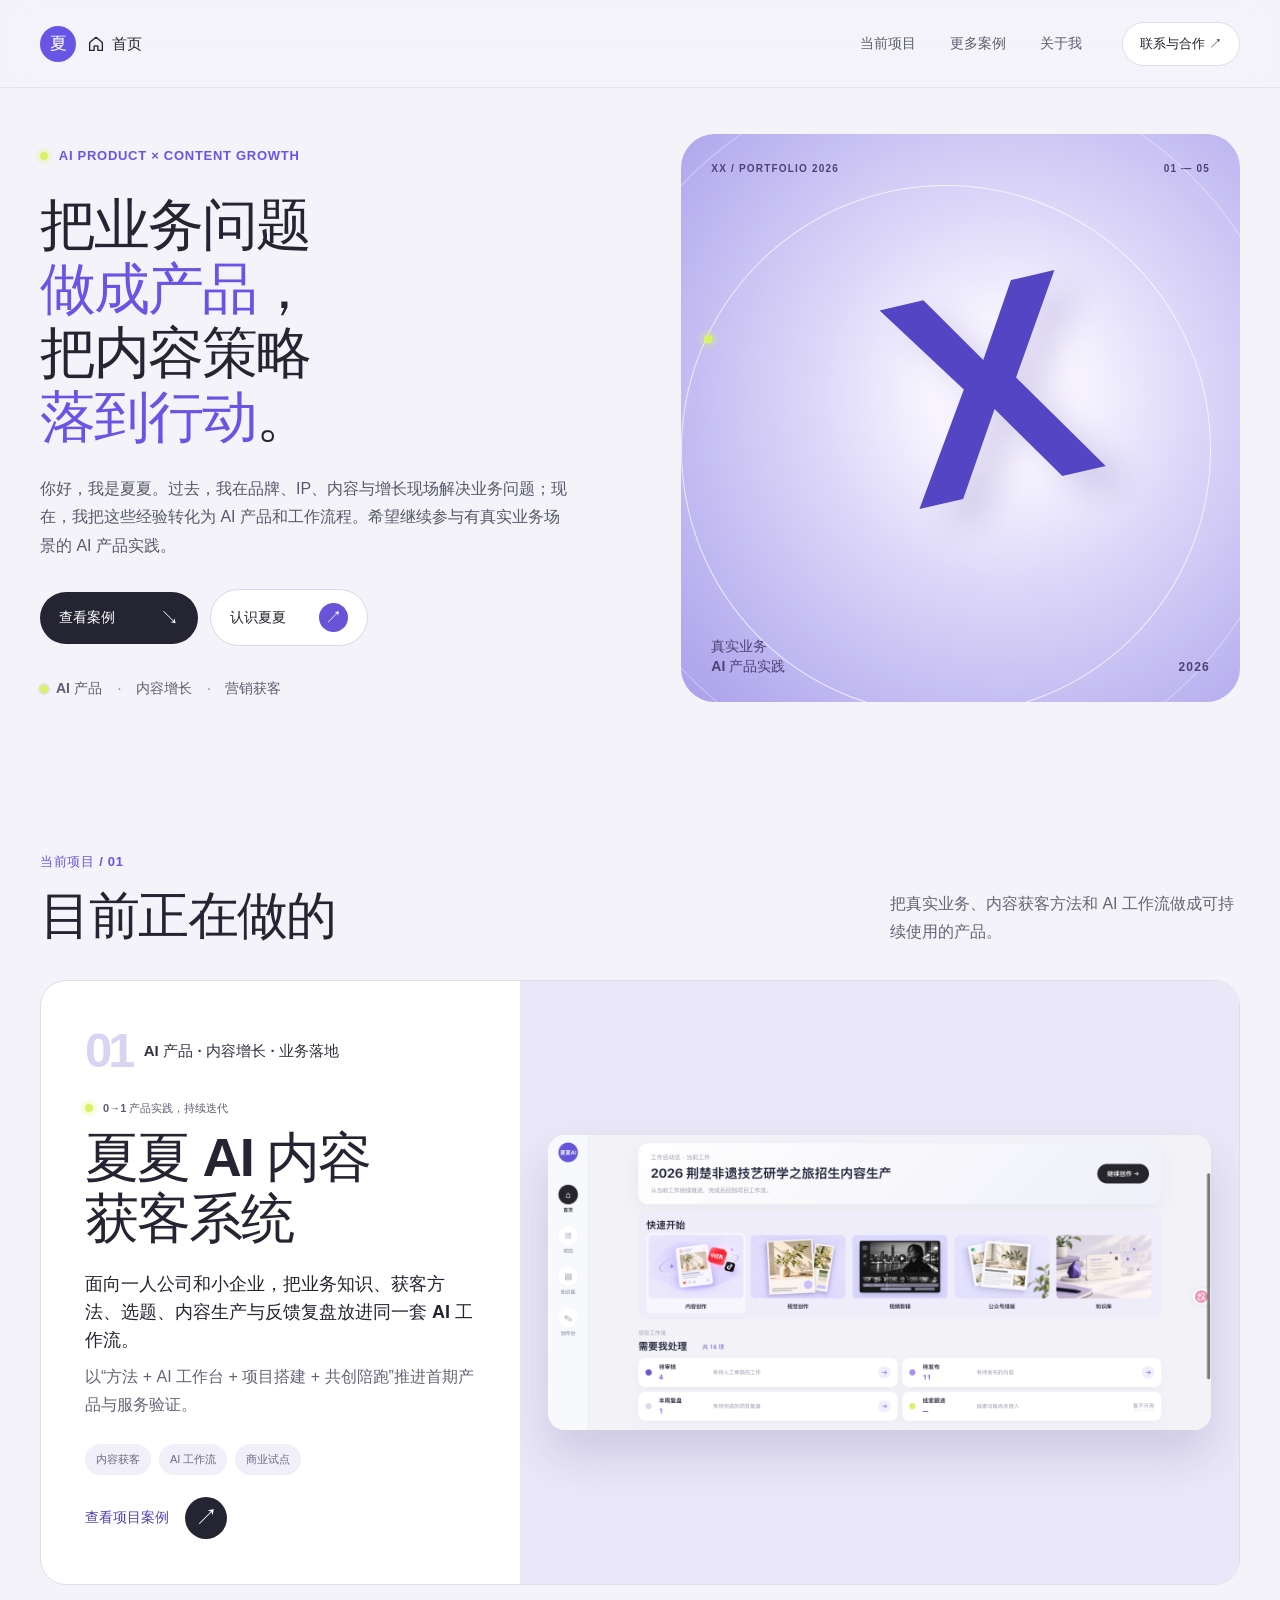
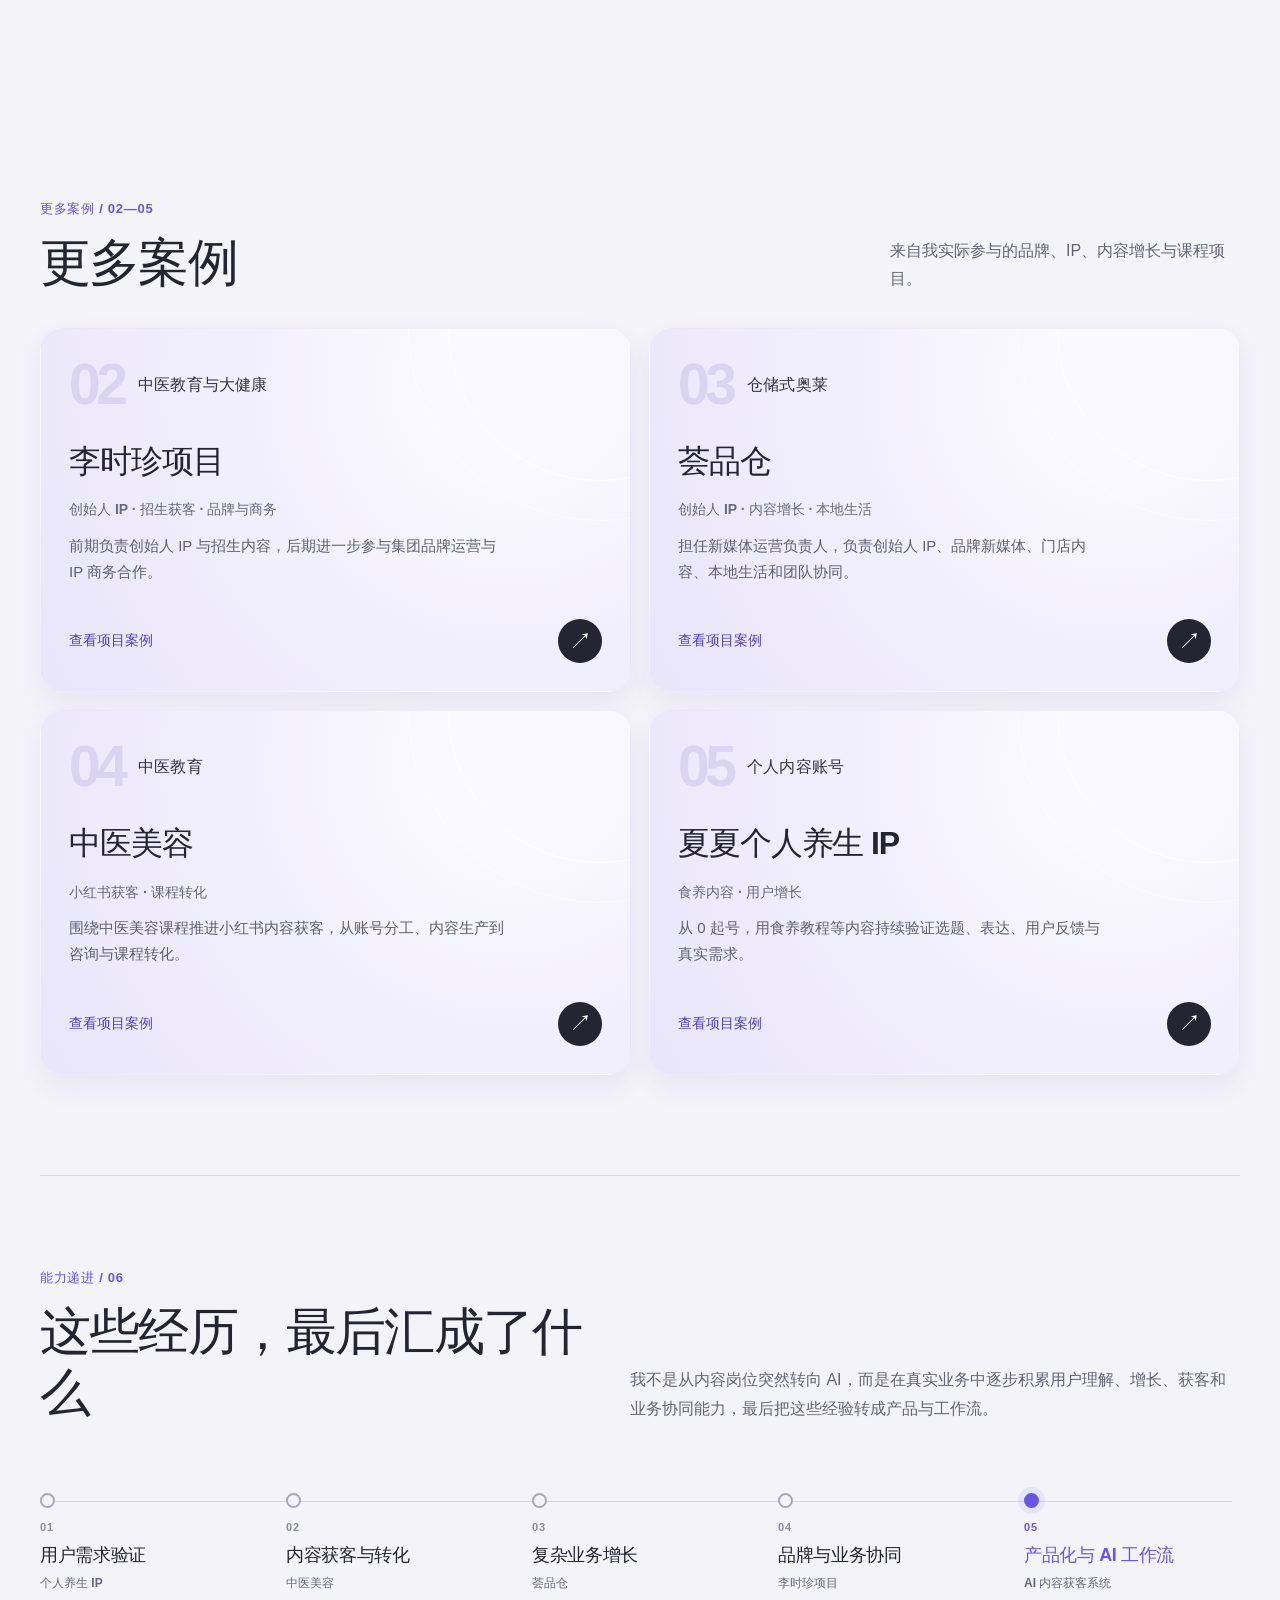
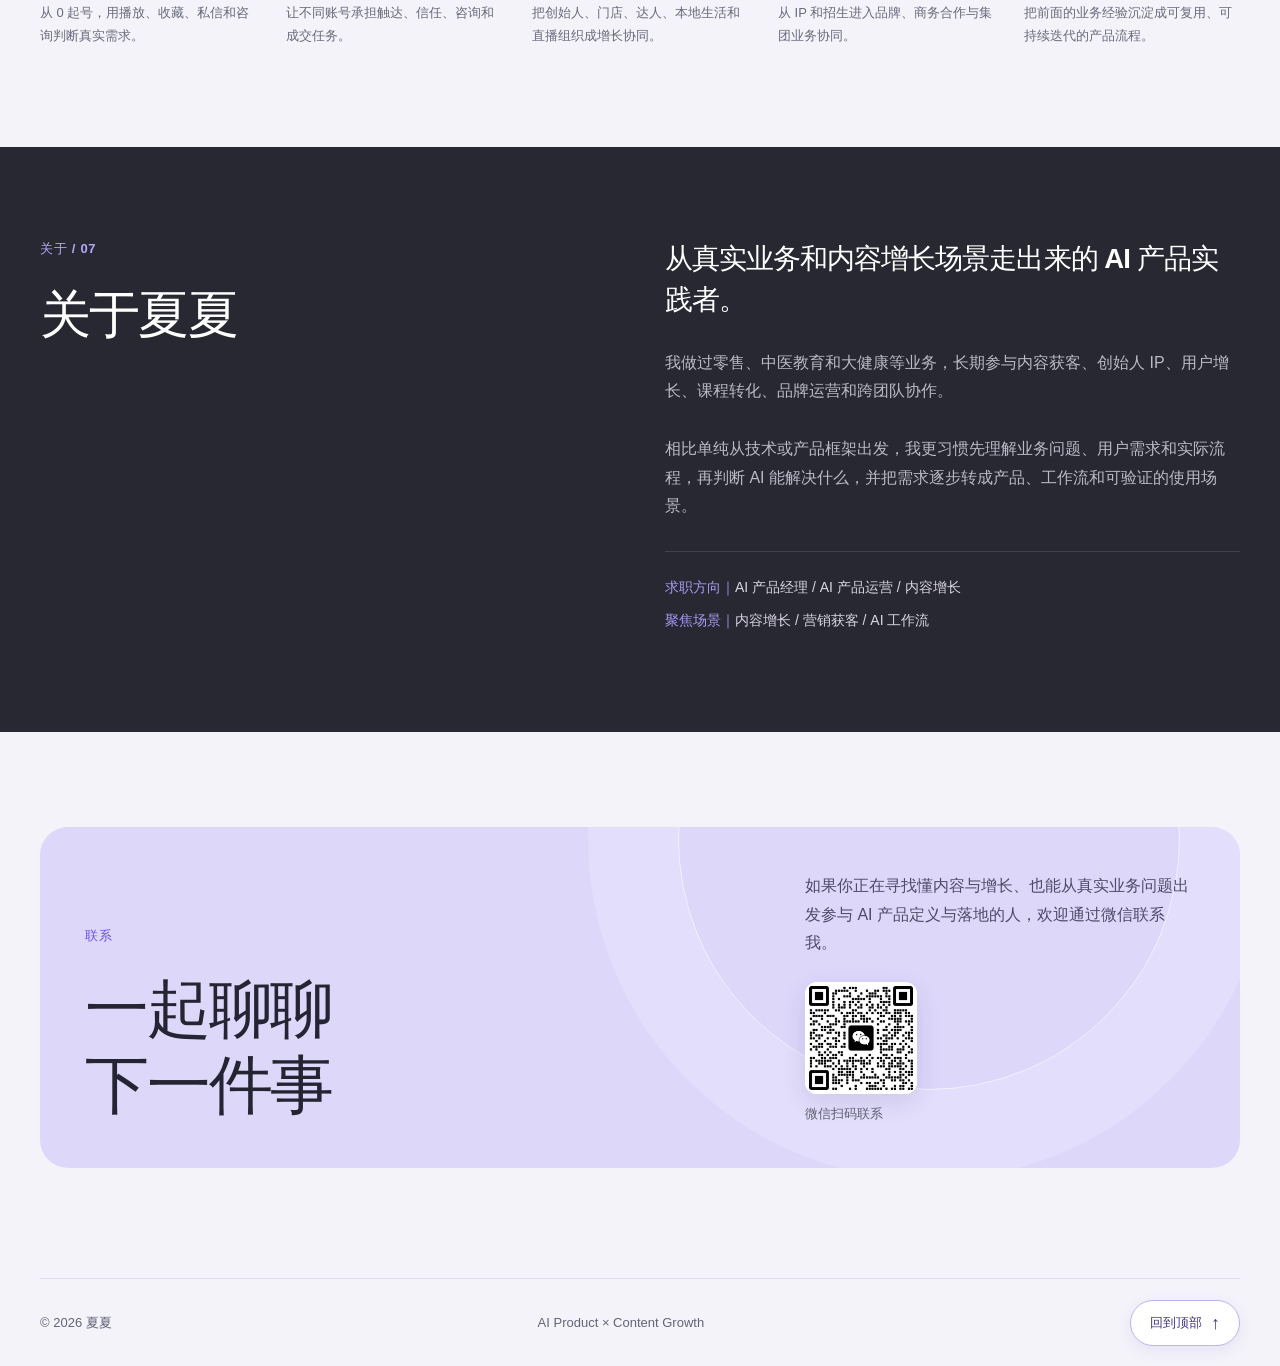
==== index.html @ 8fd04f9d "refine homepage about section after capability progression" ====
<!doctype html>
<html lang="zh-CN">
<head>
  <meta charset="utf-8">
  <meta name="viewport" content="width=device-width, initial-scale=1">
  <meta name="theme-color" content="#f4f3fa">
  <meta name="description" content="夏夏个人作品集：AI Product × Content Growth。真实业务、内容增长与 AI 产品实践。">
  <meta name="author" content="夏夏">
  <meta property="og:type" content="website">
  <meta property="og:locale" content="zh_CN">
  <meta property="og:title" content="夏夏｜AI Product × Content Growth">
  <meta property="og:description" content="从真实业务与内容增长走向 AI 产品实践。">
  <meta property="og:url" content="https://xiajiangmin.github.io/portfolio-site/">
  <meta property="og:image" content="https://xiajiangmin.github.io/portfolio-site/assets/workbench-today-user-capture.png">
  <meta name="twitter:card" content="summary_large_image">
  <link rel="canonical" href="https://xiajiangmin.github.io/portfolio-site/">
  <link rel="icon" href="favicon.svg" type="image/svg+xml">
  <title>夏夏｜AI Product × Content Growth</title>
  <link rel="stylesheet" href="styles.css">
  <style>
    .hero{min-height:620px;padding-top:46px;padding-bottom:58px}.hero-content{padding-top:12px}.hero h1{font-size:clamp(42px,4.35vw,68px);line-height:1.14;margin-bottom:26px}.hero-art{min-height:500px}.hero-lede{color:#56596b;font-size:16px;line-height:1.85}.hero-tags{padding-top:30px}.hero-tags span{color:#5f6072}.section{padding-top:92px;padding-bottom:100px}.section-head{margin-bottom:34px}.section-head>p{color:#636576}.feature-copy>p:not(.card-index){color:#626477}.case-status{color:#5d5f70}.v2-shot-visual .workbench-shot{transform:none!important}.home-cases-grid{display:grid;grid-template-columns:repeat(2,minmax(0,1fr));gap:18px}.home-cases-grid .related-case{min-height:238px}.home-case-type{display:block;margin:0 0 12px;color:#686a7b;font-size:12px;font-weight:700}.home-case-desc{color:#5e6072!important}.career-line span,.career-line i{color:#d0cfda}.wechat-qr img{width:112px!important;height:112px!important}.wechat-qr{width:112px;height:112px}.wechat-qr-label{color:#5e6072}
    .capability-section{border-top:1px solid #dddce6}.capability-head>p{max-width:610px}.capability-path{position:relative;display:grid;grid-template-columns:repeat(5,minmax(0,1fr));gap:30px;padding-top:34px}.capability-path::before{content:"";position:absolute;top:44px;left:8px;right:8px;height:1px;background:#d9d7e3}.capability-step{position:relative;z-index:1;display:block;min-width:0;padding-top:30px;color:#242432;text-decoration:none}.capability-step::before{content:"";position:absolute;top:2px;left:0;width:15px;height:15px;border-radius:50%;background:#f4f3fa;border:2px solid #aaa6ba;box-sizing:border-box}.capability-step:hover strong{color:#6955e5}.capability-index{display:block;margin-bottom:10px;color:#8a8b9b;font-size:11px;font-weight:800;letter-spacing:.08em}.capability-step strong{display:block;margin-bottom:7px;font-size:18px;line-height:1.4;letter-spacing:-.02em}.capability-case{display:block;margin-bottom:10px;color:#666879;font-size:12px;font-weight:700}.capability-step p{margin:0;color:#686a7b;font-size:13px;line-height:1.72}.capability-step.is-current::before{background:#6955e5;border-color:#6955e5;box-shadow:0 0 0 6px rgba(105,85,229,.09)}.capability-step.is-current .capability-index,.capability-step.is-current strong{color:#6955e5}
    .about-copy .about-large{max-width:800px;font-size:clamp(27px,2.15vw,38px);line-height:1.48;letter-spacing:-.035em}.about-copy>p:not(.about-large){max-width:760px}.about-focus{display:grid;gap:10px;margin-top:30px;padding-top:24px;border-top:1px solid rgba(255,255,255,.12)}.about-focus p{margin:0;color:#d8d5e4;font-size:14px;line-height:1.65}.about-focus span{color:#a89af2;font-weight:700}
    @media (max-width:900px){.home-cases-grid{grid-template-columns:1fr}.hero{min-height:auto}.hero-art{min-height:430px}.section{padding-top:72px;padding-bottom:82px}.capability-path{grid-template-columns:1fr;gap:0;padding:8px 0 0 34px}.capability-path::before{top:16px;bottom:22px;left:7px;right:auto;width:1px;height:auto}.capability-step{padding:0 0 30px 16px}.capability-step::before{top:3px;left:-34px}.capability-step:last-child{padding-bottom:0}}
    @media(max-width:680px){.wrap{width:min(calc(100% - 28px),var(--wrap))}.hero{padding-top:28px;padding-bottom:46px;grid-template-columns:1fr}.hero h1{font-size:40px}.hero-art{min-height:360px;border-radius:24px}.feature-card{grid-template-columns:1fr}.feature-copy{padding:30px 24px}.feature-copy h3{font-size:42px}.contact-card{padding:30px 24px;align-items:flex-start;flex-direction:column}.about-grid{grid-template-columns:1fr}.about-copy .about-large{font-size:30px}.about-focus{margin-top:24px;padding-top:20px}}
  </style>
  <script src="script.js" defer></script>
<link rel="stylesheet" href="ui-refinement.css?v=f20b8a18d5"></head>
<body id="top">
  <header class="site-header"><a class="brand" href="index.html" aria-label="返回首页"><span class="brand-symbol">夏</span><span class="brand-home"><svg viewBox="0 0 24 24" aria-hidden="true" focusable="false"><path d="m3.5 10 8.5-7 8.5 7v10.5h-6v-6h-5v6h-6z"/></svg><span>首页</span></span></a><button class="menu-toggle" aria-expanded="false" aria-controls="site-nav" aria-label="打开导航"><span></span><span></span></button><nav id="site-nav" class="site-nav" aria-label="主导航"><a href="index.html#work">当前项目</a><a href="index.html#more">更多案例</a><a href="index.html#about">关于我</a></nav><a class="header-cta" href="index.html#contact">联系与合作 ↗</a></header>
  <main>
    <section class="hero wrap"><div class="hero-content"><p class="eyebrow"><span class="signal-dot"></span> AI PRODUCT × CONTENT GROWTH</p><h1 id="hero-title">把业务问题<br><em>做成产品</em>，<br>把内容策略<br><em>落到行动</em>。</h1><p class="hero-lede">你好，我是夏夏。过去，我在品牌、IP、内容与增长现场解决业务问题；现在，我把这些经验转化为 AI 产品和工作流程。希望继续参与有真实业务场景的 AI 产品实践。</p><div class="hero-actions"><a class="button button-dark" href="#work">查看案例 <span aria-hidden="true">↘</span></a><a class="hero-secondary" href="#about">认识夏夏 <span class="hero-secondary-icon" aria-hidden="true">↗</span></a></div><div class="hero-tags"><span>AI 产品</span><span>内容增长</span><span>营销获客</span></div></div><div class="hero-art" aria-label="夏夏作品集视觉图形"><div class="art-topline"><span>XX / PORTFOLIO 2026</span><span>01 — 05</span></div><div class="orbit orbit-one"></div><div class="orbit orbit-two"></div><div class="hero-monogram">X</div><div class="art-bottom"><span>真实业务<br>AI 产品实践</span><span class="art-year">2026</span></div></div></section>
    <section id="work" class="section wrap" aria-labelledby="work-title"><div class="section-head"><div><p class="eyebrow">当前项目 / 01</p><h2 id="work-title">目前正在做的</h2></div><p>把真实业务、内容获客方法和 AI 工作流做成可持续使用的产品。</p></div><a class="feature-card ai-card v2-featured" href="ai-workbench.html"><div class="feature-copy"><div class="case-kicker"><span class="case-kicker-number" aria-hidden="true">01</span><span class="case-kicker-text">AI 产品 · 内容增长 · 业务落地</span></div><span class="case-status"><span class="signal-dot"></span> 0→1 产品实践，持续迭代</span><h3>夏夏 AI 内容<br>获客系统</h3><p><strong>面向一人公司和小企业，把业务知识、获客方法、选题、内容生产与反馈复盘放进同一套 AI 工作流。</strong> 以“方法 + AI 工作台 + 项目搭建 + 共创陪跑”推进首期产品与服务验证。</p><div class="feature-footer"><span class="pill">内容获客</span><span class="pill">AI 工作流</span><span class="pill">商业试点</span></div><div class="feature-card-action">查看项目案例 <span class="round-arrow" aria-hidden="true">↗</span></div></div><div class="feature-visual v2-shot-visual"><figure class="workbench-shot"><div class="shot-crop"><img src="assets/workbench-today-user-capture.png" alt="夏夏 AI 内容获客系统工作台真实界面" loading="eager"></div></figure></div></a></section>
    <section id="more" class="section wrap" aria-labelledby="more-title"><div class="section-head"><div><p class="eyebrow">更多案例 / 02—05</p><h2 id="more-title">更多案例</h2></div><p>来自我实际参与的品牌、IP、内容增长与课程项目。</p></div><div class="home-cases-grid"><a class="related-case" href="lishizhen.html"><div class="case-kicker"><span class="case-kicker-number" aria-hidden="true">02</span><span class="case-kicker-text">中医教育与大健康</span></div><h3>李时珍项目</h3><span class="home-case-type">创始人 IP · 招生获客 · 品牌与商务</span><p class="home-case-desc">前期负责创始人 IP 与招生内容，后期进一步参与集团品牌运营与 IP 商务合作。</p><div><span>查看项目案例</span><b aria-hidden="true">↗</b></div></a><a class="related-case" href="huipincang.html"><div class="case-kicker"><span class="case-kicker-number" aria-hidden="true">03</span><span class="case-kicker-text">仓储式奥莱</span></div><h3>荟品仓</h3><span class="home-case-type">创始人 IP · 内容增长 · 本地生活</span><p class="home-case-desc">担任新媒体运营负责人，负责创始人 IP、品牌新媒体、门店内容、本地生活和团队协同。</p><div><span>查看项目案例</span><b aria-hidden="true">↗</b></div></a><a class="related-case" href="tcm-beauty.html"><div class="case-kicker"><span class="case-kicker-number" aria-hidden="true">04</span><span class="case-kicker-text">中医教育</span></div><h3>中医美容</h3><span class="home-case-type">小红书获客 · 课程转化</span><p class="home-case-desc">围绕中医美容课程推进小红书内容获客，从账号分工、内容生产到咨询与课程转化。</p><div><span>查看项目案例</span><b aria-hidden="true">↗</b></div></a><a class="related-case" href="wellness-ip.html"><div class="case-kicker"><span class="case-kicker-number" aria-hidden="true">05</span><span class="case-kicker-text">个人内容账号</span></div><h3>夏夏个人养生 IP</h3><span class="home-case-type">食养内容 · 用户增长</span><p class="home-case-desc">从 0 起号，用食养教程等内容持续验证选题、表达、用户反馈与真实需求。</p><div><span>查看项目案例</span><b aria-hidden="true">↗</b></div></a></div></section>
    <section id="growth" class="section wrap capability-section" aria-labelledby="growth-title"><div class="section-head capability-head"><div><p class="eyebrow">能力递进 / 06</p><h2 id="growth-title">这些经历，最后汇成了什么</h2></div><p>我不是从内容岗位突然转向 AI，而是在真实业务中逐步积累用户理解、增长、获客和业务协同能力，最后把这些经验转成产品与工作流。</p></div><div class="capability-path" aria-label="从真实业务到 AI 产品的能力递进"><a class="capability-step" href="wellness-ip.html"><span class="capability-index">01</span><strong>用户需求验证</strong><span class="capability-case">个人养生 IP</span><p>从 0 起号，用播放、收藏、私信和咨询判断真实需求。</p></a><a class="capability-step" href="tcm-beauty.html"><span class="capability-index">02</span><strong>内容获客与转化</strong><span class="capability-case">中医美容</span><p>让不同账号承担触达、信任、咨询和成交任务。</p></a><a class="capability-step" href="huipincang.html"><span class="capability-index">03</span><strong>复杂业务增长</strong><span class="capability-case">荟品仓</span><p>把创始人、门店、达人、本地生活和直播组织成增长协同。</p></a><a class="capability-step" href="lishizhen.html"><span class="capability-index">04</span><strong>品牌与业务协同</strong><span class="capability-case">李时珍项目</span><p>从 IP 和招生进入品牌、商务合作与集团业务协同。</p></a><a class="capability-step is-current" href="ai-workbench.html"><span class="capability-index">05</span><strong>产品化与 AI 工作流</strong><span class="capability-case">AI 内容获客系统</span><p>把前面的业务经验沉淀成可复用、可持续迭代的产品流程。</p></a></div></section>
    <section id="about" class="section about-section"><div class="wrap about-grid"><div><p class="eyebrow">关于 / 07</p><h2>关于夏夏</h2></div><div class="about-copy"><p class="about-large">从真实业务和内容增长场景走出来的 AI 产品实践者。</p><p>我做过零售、中医教育和大健康等业务，长期参与内容获客、创始人 IP、用户增长、课程转化、品牌运营和跨团队协作。</p><p>相比单纯从技术或产品框架出发，我更习惯先理解业务问题、用户需求和实际流程，再判断 AI 能解决什么，并把需求逐步转成产品、工作流和可验证的使用场景。</p><div class="about-focus"><p><span>求职方向｜</span>AI 产品经理 / AI 产品运营 / 内容增长</p><p><span>聚焦场景｜</span>内容增长 / 营销获客 / AI 工作流</p></div></div></div></section>
    <section id="contact" class="contact-section wrap"><div class="contact-card"><div><p class="eyebrow">联系</p><h2>一起聊聊<br>下一件事</h2></div><div class="contact-side"><p>如果你正在寻找懂内容与增长、也能从真实业务问题出发参与 AI 产品定义与落地的人，欢迎通过微信联系我。</p><a class="wechat-qr" href="assets/wechat-qr.png" target="_blank" rel="noopener" aria-label="查看夏夏的微信二维码大图"><img src="assets/wechat-qr.png" alt="夏夏的微信二维码" width="112" height="112"></a><span class="wechat-qr-label">微信扫码联系</span></div></div></section>
  </main>
  <footer class="site-footer wrap"><span>© <span data-year>2026</span> 夏夏</span><span>AI Product × Content Growth</span><a class="back-to-top" href="#top" aria-label="回到页面顶部">回到顶部 <span aria-hidden="true">↑</span></a></footer>
</body>
</html>
---- styles.css ----
:root{--bg:#f4f3fa;--surface:#fff;--ink:#242432;--muted:#77798d;--line:#dedee9;--violet:#6955e5;--lavender:#ddd7fb;--soft:#eeebfc;--lime:#d9f264;--radius:26px;--wrap:1340px;font-family:-apple-system,BlinkMacSystemFont,'PingFang SC','Hiragino Sans GB','Microsoft YaHei',sans-serif;color:var(--ink);background:var(--bg);font-synthesis:none}
*{box-sizing:border-box}html{scroll-behavior:smooth}body{margin:0;min-width:320px}button,a{font:inherit}a{color:inherit;text-decoration:none}button{cursor:pointer}.wrap{width:min(calc(100% - 80px),var(--wrap));margin-inline:auto}::selection{background:#dbd2ff;color:#20202b}
.preview-note{height:29px;background:#272630;color:#ddd9fa;display:flex;align-items:center;justify-content:center;font-size:11px;letter-spacing:.08em}.site-header{height:88px;display:flex;align-items:center;gap:40px;padding:0 max(40px,calc((100vw - var(--wrap))/2));background:rgba(244,243,250,.92);position:sticky;top:0;z-index:20;border-bottom:1px solid rgba(44,43,67,.08);backdrop-filter:blur(16px)}.brand{display:inline-flex;align-items:center;gap:11px;font-size:23px;font-weight:800;letter-spacing:-.07em;white-space:nowrap}.brand-symbol{display:grid;place-items:center;width:36px;height:36px;border-radius:50%;background:var(--violet);color:#fff;font-size:17px;letter-spacing:0}.brand-dot{color:var(--violet)}.site-nav{display:flex;align-items:center;gap:34px;margin-left:auto}.site-nav a{font-size:13px;font-weight:600;color:#5c5d70;transition:color .2s}.site-nav a:hover,.text-link:hover,.back-link:hover{color:var(--violet)}.header-cta{background:#fff;border:1px solid var(--line);padding:12px 17px;border-radius:100px;font-size:13px;font-weight:700;white-space:nowrap;transition:transform .2s,box-shadow .2s}.header-cta:hover{transform:translateY(-2px);box-shadow:0 8px 18px rgba(45,38,90,.1)}.header-cta span{margin-left:10px;color:var(--violet)}.menu-toggle{display:none}
.eyebrow{font-size:11px;letter-spacing:.16em;font-weight:700;color:var(--violet);margin:0 0 27px;text-transform:uppercase}.signal-dot{display:inline-block;width:8px;height:8px;background:var(--lime);border-radius:50%;margin-right:7px;box-shadow:0 0 0 4px rgba(217,242,100,.22)}h1,h2,h3,p{margin-top:0}.hero{min-height:760px;display:grid;grid-template-columns:1.04fr .96fr;gap:36px;align-items:stretch;padding-top:66px;padding-bottom:80px}.hero-content{display:flex;flex-direction:column;align-items:flex-start;padding:35px 0 0}.hero h1{font-size:clamp(52px,5.65vw,88px);line-height:1.15;letter-spacing:-.09em;font-weight:800;margin:0 0 34px}.hero h1 em,.case-hero h1 em{font-style:normal;color:var(--violet)}.hero-lede{max-width:490px;color:#656779;font-size:17px;line-height:1.9;margin:0 0 29px}.hero-actions{display:flex;gap:30px;align-items:center}.button{display:inline-flex;align-items:center;justify-content:space-between;gap:38px;padding:16px 20px;border-radius:100px;font-size:14px;font-weight:700;transition:transform .2s,box-shadow .2s}.button:hover{transform:translateY(-3px);box-shadow:0 12px 22px rgba(40,39,56,.17)}.button-dark{background:var(--ink);color:#fff}.button span{font-size:19px;font-weight:400}.text-link{font-size:14px;font-weight:700;border-bottom:1px solid currentColor;padding-bottom:5px}.text-link span{margin-left:8px}.hero-tags{display:flex;flex-wrap:wrap;gap:8px;margin-top:auto;padding-top:55px}.hero-tags span{border:1px solid #dad9e8;border-radius:100px;padding:8px 12px;color:#77798c;font-size:11px;font-weight:600}.hero-art{min-height:600px;border-radius:34px;background:#ddd8f5;position:relative;overflow:hidden;isolation:isolate;box-shadow:inset 0 0 0 1px rgba(255,255,255,.35)}.hero-art:before{content:"";position:absolute;inset:0;background:radial-gradient(circle at 58% 46%,#f7f4ff 0 17%,#ded9f9 41%,#aaa0eb 100%);z-index:-2}.art-topline,.art-bottom{position:absolute;left:30px;right:30px;display:flex;justify-content:space-between;font-size:10px;letter-spacing:.12em;font-weight:700;color:#4c4274}.art-topline{top:29px}.art-bottom{bottom:25px;align-items:end;font-size:14px;letter-spacing:0;line-height:1.45}.art-arrow{font-size:34px;font-weight:400}.orbit{position:absolute;border:1px solid rgba(255,255,255,.7);border-radius:50%;width:530px;height:530px;top:9%;left:0;transform:rotate(-20deg)}.orbit-two{width:710px;height:710px;top:-11%;left:-17%;border-color:rgba(255,255,255,.36)}.hero-monogram{position:absolute;left:50%;top:46%;transform:translate(-50%,-50%) rotate(-13deg);font-size:clamp(180px,23vw,355px);line-height:1;font-weight:800;letter-spacing:-.2em;color:#5445c4;text-shadow:20px 22px 30px rgba(66,51,150,.16)}.hero-monogram span{display:inline-block;font-size:.32em;vertical-align:top;margin-left:.1em;color:#fff;letter-spacing:0}
.section{padding-top:105px;padding-bottom:115px;scroll-margin-top:80px}.section-head{display:flex;justify-content:space-between;align-items:end;gap:30px;margin-bottom:40px}.section-head .eyebrow{margin-bottom:15px}.section-head h2,.about-section h2{font-size:clamp(38px,4vw,58px);line-height:1.15;letter-spacing:-.065em;margin:0;font-weight:800}.section-count{font-size:14px;color:var(--violet);vertical-align:top;margin-left:9px;letter-spacing:0}.section-head>p{max-width:350px;margin:0;color:var(--muted);line-height:1.8;font-size:14px}.feature-card{display:grid;grid-template-columns:42% 58%;min-height:485px;background:#fff;border:1px solid var(--line);border-radius:var(--radius);overflow:hidden;margin-bottom:22px;transition:transform .25s,box-shadow .25s}.feature-card:hover{transform:translateY(-5px);box-shadow:0 24px 46px rgba(53,45,118,.09)}.feature-copy{padding:45px 44px;display:flex;flex-direction:column}.card-index{font-size:11px;letter-spacing:.14em;color:var(--violet);font-weight:700;margin-bottom:52px}.case-status{font-size:11px;color:#686879;font-weight:600;margin-bottom:12px}.feature-copy h3{font-size:clamp(48px,5vw,75px);letter-spacing:-.08em;line-height:1.08;margin:0 0 21px}.feature-copy>p:not(.card-index){max-width:420px;color:#77798b;font-size:15px;line-height:1.8;margin-bottom:24px}.feature-footer{display:flex;gap:8px;align-items:center;margin-top:auto}.pill{font-size:11px;color:#6d6a81;background:#f1effa;padding:8px 11px;border-radius:100px;white-space:nowrap}.round-arrow{display:grid;place-items:center;margin-left:auto;width:47px;height:47px;border-radius:50%;background:var(--ink);color:#fff;font-size:24px}.feature-visual{position:relative;min-width:0;overflow:hidden}.ui-visual{background:linear-gradient(135deg,#ece9fc,#cbc5f2);display:grid;place-items:center;padding:60px 35px}.visual-browser{width:min(100%,670px);height:345px;background:#fff;border-radius:16px;box-shadow:0 30px 50px rgba(61,49,138,.18);transform:rotate(-5deg);overflow:hidden}.visual-browser-top{height:32px;background:#f8f8fc;border-bottom:1px solid #ededf3;display:flex;align-items:center;gap:100px;padding:0 13px;font-size:8px;color:#9b9bad;white-space:nowrap}.three-dots{color:#bdb8d1;letter-spacing:3px;font-size:8px}.visual-browser-main{display:flex;height:calc(100% - 32px)}.visual-rail{width:54px;background:#f7f6fc;border-right:1px solid #eceaf4;display:flex;flex-direction:column;align-items:center;gap:21px;padding-top:15px}.visual-rail b{background:var(--violet);color:#fff;border-radius:50%;width:27px;height:27px;display:grid;place-items:center;font-size:11px}.visual-rail i{width:17px;height:17px;border-radius:6px;background:#dfdce9}.visual-dashboard{padding:24px 27px;flex:1;background:#f5f4fb}.visual-dashboard small{font-size:11px;color:#777893}.dash-heading{height:20px;width:46%;background:#2c2d45;border-radius:5px;margin:10px 0}.dash-heading.short{width:31%;height:9px;background:#d6d3e9;margin:9px 0 24px}.dash-wide{height:96px;background:#fff;border-radius:12px;padding:16px 19px;box-shadow:0 6px 15px rgba(64,53,125,.05)}.dash-wide span{font-size:9px;color:#9291aa}.dash-wide div{height:9px;background:#dedbea;border-radius:5px;margin:10px 0;width:72%}.dash-wide div:last-child{width:46%}.dash-grid{display:grid;grid-template-columns:repeat(3,1fr);gap:12px;margin-top:18px}.dash-grid>div{height:70px;background:#fff;border-radius:10px;padding:13px}.dash-grid i{display:block;background:#ded8f8;width:22px;height:22px;border-radius:50%}.dash-grid span{display:block;background:#e9e7f0;width:60%;height:7px;margin-top:9px;border-radius:4px}.floating-chip{position:absolute;right:8%;bottom:14%;padding:12px 17px;background:var(--lime);border-radius:100px;font-size:11px;font-weight:800;box-shadow:0 9px 15px rgba(44,41,85,.11)}.hp-visual{background:#262628;color:#c9bef6;display:flex;flex-direction:column;justify-content:space-between;padding:40px;isolation:isolate}.hp-mark{font-size:clamp(72px,9vw,125px);font-weight:800;letter-spacing:-.13em;line-height:1.1;white-space:nowrap;z-index:1}.hp-mark span{color:#fff}.hp-lines{display:flex;align-items:center;gap:15px;font-size:24px;font-weight:700;z-index:1}.hp-lines b{color:var(--lime);font-weight:400}.hp-circle{width:440px;height:440px;border-radius:50%;position:absolute;right:-50px;bottom:-170px;background:#a99aea;opacity:.8;z-index:-1}.hp-caption{font-size:10px;font-weight:700;letter-spacing:.17em;z-index:1;color:#d0d0bc}
.section-tinted{background:#ebe8f6}.cap-grid{display:grid;grid-template-columns:repeat(3,1fr);gap:15px}.cap-card{background:#fff;min-height:340px;border:1px solid #e4e1f0;border-radius:22px;padding:26px 29px;display:flex;flex-direction:column}.cap-no{font-size:11px;color:#aaa4c0;font-weight:700}.cap-icon{font-size:44px;color:var(--violet);margin:35px 0 auto;line-height:1}.cap-card h3{font-size:23px;letter-spacing:-.04em;margin:0 0 9px}.cap-card p{font-size:13px;line-height:1.8;color:#77798c;margin:0}.gallery-grid{display:grid;grid-template-columns:repeat(3,1fr);gap:19px}.gallery-card{background:#fff;border:1px solid var(--line);border-radius:23px;overflow:hidden}.gallery-canvas{height:330px;position:relative;overflow:hidden;padding:22px;display:flex;align-items:end}.gallery-canvas strong{font-size:85px;letter-spacing:-.12em;line-height:1;z-index:1}.gallery-art-label{position:absolute;top:22px;left:22px;font-size:10px;font-weight:700;letter-spacing:.16em}.poster-preview .gallery-canvas{background:#dcd6f6;color:#5144af}.poster-shape{width:240px;height:240px;border:30px solid #bdb1f4;border-radius:50%;position:absolute;right:-20px;top:48px;transform:rotate(-25deg);box-shadow:35px 35px 0 #f6f4ff}.ppt-preview .gallery-canvas{background:#28283a;color:#e8e4ff}.slide-stack{position:absolute;right:22px;top:55px;width:60%;height:170px}.slide-stack i{position:absolute;width:87%;height:110px;background:#6355c7;border:1px solid #a79cf0;border-radius:7px;transform:rotate(-8deg);left:4px;top:16px}.slide-stack i:nth-child(2){background:#8e80e1;transform:rotate(4deg);left:22px;top:26px}.slide-stack i:nth-child(3){background:#e1dbff;transform:rotate(-2deg);left:35px;top:35px}.article-preview .gallery-canvas{background:#eeeafd;color:#5144af}.article-sheet{width:125px;height:205px;background:#fff;border-radius:5px;box-shadow:16px 13px 0 #cec5f4;position:absolute;right:55px;top:48px;padding:20px 13px}.article-sheet i{display:block;height:8px;background:#c9c1ec;border-radius:3px;margin-bottom:10px}.article-sheet i:first-child{width:75%;height:43px;background:#9a8ae3}.article-sheet i:last-child{width:62%}.gallery-meta{min-height:110px;padding:19px 20px;display:flex;align-items:center;justify-content:space-between;gap:10px}.gallery-meta h3{font-size:17px;margin:0 0 5px}.gallery-meta p{color:var(--muted);font-size:11px;margin:0}.pending-badge{white-space:nowrap;font-size:10px;color:#746d9b;background:#f2effb;padding:7px 9px;border-radius:100px}
.about-section{background:#282832;color:#fff;padding:110px 0}.about-grid{display:grid;grid-template-columns:1fr 1fr;gap:50px}.about-section .eyebrow{color:#b4a8fa}.about-large{font-size:clamp(24px,3vw,37px);font-weight:700;line-height:1.55;letter-spacing:-.04em;margin-bottom:28px}.about-copy>p:not(.about-large){color:#babac8;font-size:14px;line-height:1.95;max-width:590px;margin-bottom:30px}.about-section .text-link{color:#dfd9ff}.contact-section{padding:95px 0 110px}.contact-card{border-radius:28px;background:#ddd7fa;min-height:340px;padding:45px;display:flex;align-items:end;justify-content:space-between;gap:35px;position:relative;overflow:hidden}.contact-card:before{content:"";width:500px;height:500px;border:1px solid rgba(255,255,255,.65);border-radius:50%;position:absolute;right:5%;top:-70%;box-shadow:0 0 0 90px rgba(255,255,255,.16)}.contact-card h2{font-size:clamp(45px,5.5vw,75px);letter-spacing:-.08em;line-height:1.17;margin:0}.contact-card h2 span{color:var(--violet);font-weight:400;margin-left:10px}.contact-side{max-width:290px;position:relative}.contact-side p{font-size:13px;line-height:1.85;color:#67647d;margin:0 0 25px}.contact-note{display:inline-block;background:#fff;border-radius:100px;padding:12px 16px;font-size:12px;font-weight:700}.site-footer{border-top:1px solid var(--line);min-height:88px;display:flex;align-items:center;justify-content:space-between;gap:20px;color:#86879a;font-size:11px}.site-footer a:hover{color:var(--violet)}
.case-hero{padding-top:35px;padding-bottom:55px}.back-link{font-size:12px;font-weight:700;color:#8a8b9b;display:inline-block;margin-bottom:88px}.case-hero-grid{display:grid;grid-template-columns:1.05fr .95fr;align-items:end;gap:70px}.case-hero h1{font-size:clamp(70px,8vw,124px);line-height:1.03;letter-spacing:-.09em;margin:0 0 25px}.case-title-dot{color:var(--lime)}.case-subtitle{font-size:20px;color:#6b6d81;line-height:1.6;max-width:560px}.case-hero .hero-tags{margin-top:20px;padding:0}.case-intro-panel{border:1px solid var(--line);background:#fff;border-radius:25px;padding:31px 35px}.panel-label{font-size:11px;font-weight:700;color:var(--violet);letter-spacing:.12em;margin:0 0 32px}.case-intro-panel>p:not(.panel-label){font-size:22px;font-weight:700;line-height:1.55;letter-spacing:-.04em;margin:0}.mini-divider{height:1px;background:var(--line);margin:30px 0}.case-intro-panel dl{margin:0}.case-intro-panel dl>div{display:grid;grid-template-columns:86px 1fr;gap:12px;margin-top:16px;font-size:12px;line-height:1.65}.case-intro-panel dt{color:#9a9baa}.case-intro-panel dd{margin:0;color:#55576b}.case-visual-wide,.case-banner{padding-bottom:80px}.product-scene{height:540px;border-radius:28px;background:#e2def7;padding:46px;display:flex;box-shadow:inset 0 0 0 1px rgba(255,255,255,.6)}.scene-sidebar{width:155px;background:#f7f6fc;border-radius:18px 0 0 18px;padding:29px 20px;display:flex;flex-direction:column;gap:19px;color:#9394a8;font-size:12px}.scene-sidebar b{font-size:17px;color:var(--violet);margin-bottom:28px}.scene-sidebar span{padding:9px 12px;border-radius:10px}.scene-sidebar .active{background:#2d2c37;color:#fff}.scene-main{flex:1;background:#f3f2fa;border-radius:0 18px 18px 0;padding:36px 46px;overflow:hidden}.scene-main>small{font-size:10px;color:#a4a3b6;letter-spacing:.12em}.scene-main h2{font-size:34px;letter-spacing:-.06em;margin:16px 0 6px}.scene-main>p{font-size:12px;color:#a2a1b4}.scene-focus{background:#fff;border-radius:18px;padding:25px 30px;margin-top:40px;display:flex;align-items:center;gap:22px}.scene-focus small{color:#a7a6ba;font-size:10px}.scene-focus strong{font-size:18px}.scene-focus span{margin-left:auto;background:#282832;color:#fff;border-radius:100px;padding:12px 17px;font-size:11px}.scene-grid{display:grid;grid-template-columns:repeat(4,1fr);gap:10px;margin-top:16px}.scene-grid>div{background:#fff;border-radius:15px;padding:18px}.scene-grid span{display:block;font-size:11px;color:var(--violet);margin-bottom:20px}.scene-grid strong{display:block;font-size:17px}.scene-grid small{display:block;color:#a5a4b4;font-size:10px;margin-top:5px}.visual-caption{margin:12px 4px 0;color:#9696a6;font-size:11px}.case-body{padding-bottom:85px}.story-block{display:grid;grid-template-columns:39% 61%;border-top:1px solid #dcdbe8;padding:60px 0 72px;gap:40px}.story-label span{font-size:11px;color:var(--violet);font-weight:700;letter-spacing:.13em}.story-label h2{font-size:clamp(33px,3.5vw,52px);letter-spacing:-.06em;line-height:1.23;margin:24px 0 0}.story-text{padding:10px 40px 0 0;max-width:720px}.story-text p{font-size:16px;line-height:2;color:#686a7c;margin:0 0 19px}.decision-grid{display:grid;grid-template-columns:repeat(3,1fr);gap:13px;margin:0 0 85px}.decision-grid article{background:#fff;border:1px solid var(--line);border-radius:22px;min-height:230px;padding:25px}.decision-grid article span{color:var(--violet);font-size:12px;font-weight:700}.decision-grid h3{font-size:24px;letter-spacing:-.04em;margin:40px 0 11px}.decision-grid p{font-size:13px;color:#7d7e8d;line-height:1.8;margin:0}.status-panel{background:#e6e2f8;border-radius:26px;padding:35px;display:grid;grid-template-columns:32% 68%;gap:20px}.status-panel .eyebrow{margin-bottom:15px}.status-panel h3{font-size:36px;letter-spacing:-.06em;line-height:1.25;margin:0}.status-columns{display:grid;grid-template-columns:1fr 1fr;gap:25px}.status-columns>div{background:#fff;border-radius:18px;padding:25px}.status-columns h4{font-size:14px;margin:0 0 18px}.lilac-dot{background:var(--violet);box-shadow:0 0 0 4px rgba(105,85,229,.13)}.status-columns ul{margin:0;padding-left:18px;color:#77788b;font-size:12px;line-height:1.9}.status-columns li{margin-bottom:8px}.next-case{border-top:1px solid var(--line);padding:34px 0 65px;display:flex;justify-content:space-between;align-items:center;gap:20px}.next-case>span{font-size:12px;color:#9b9aaa}.next-case>a{font-size:clamp(28px,4vw,52px);font-weight:800;letter-spacing:-.06em}.next-case b{color:var(--violet);font-weight:400}.hp-banner{min-height:510px;background:#272728;color:#fff;border-radius:28px;padding:40px;position:relative;overflow:hidden}.hp-banner:before{content:"";width:560px;height:560px;border-radius:50%;background:var(--lime);position:absolute;right:-80px;top:-150px}.hp-banner:after{content:"";width:750px;height:750px;border:1px solid rgba(255,255,255,.22);border-radius:50%;position:absolute;right:-165px;top:-240px}.hp-banner-kicker{font-size:11px;letter-spacing:.16em;color:#d6d6d1;position:relative;z-index:1}.hp-banner h2{font-size:clamp(48px,6vw,85px);line-height:1.23;letter-spacing:-.08em;margin:85px 0 60px;position:relative;z-index:1}.hp-banner-bottom{display:flex;gap:19px;align-items:center;position:relative;z-index:1;font-size:13px}.hp-banner-bottom i{width:22px;height:1px;background:var(--lime)}.hp-banner-glyph{position:absolute;right:5%;bottom:-135px;font-size:410px;line-height:1;color:#282829;z-index:1}.hp-note-panel{background:#e6e7dc}
@media(max-width:1050px){.site-header{padding-inline:30px}.wrap{width:calc(100% - 60px)}.site-nav{gap:18px}.hero{min-height:650px}.hero h1{font-size:58px}.hero-art{min-height:500px}.feature-card{grid-template-columns:45% 55%}.feature-copy{padding:35px 28px}.feature-copy h3{font-size:52px}.gallery-canvas{height:270px}.gallery-canvas strong{font-size:62px}.case-hero-grid{gap:30px}.product-scene{height:480px;padding:30px}.scene-main{padding:30px}.scene-grid{grid-template-columns:repeat(2,1fr)}.scene-grid>div{padding:10px}.scene-grid span{margin-bottom:5px}}
@media(max-width:760px){.wrap{width:calc(100% - 34px)}.site-header{height:70px;padding-inline:17px;gap:15px}.brand{font-size:20px}.brand-symbol{width:32px;height:32px}.menu-toggle{display:flex;flex-direction:column;justify-content:center;gap:5px;width:38px;height:38px;background:transparent;border:0;margin-left:auto}.menu-toggle span{height:2px;width:23px;background:var(--ink);border-radius:2px}.site-nav{display:none;position:absolute;top:69px;left:0;right:0;background:#f9f8fd;padding:18px;box-shadow:0 16px 25px rgba(34,32,63,.12);flex-direction:column;align-items:stretch;gap:0}.site-nav.is-open{display:flex}.site-nav a{padding:12px 5px;font-size:15px}.header-cta{display:none}.hero{display:flex;flex-direction:column;min-height:0;gap:25px;padding-top:27px;padding-bottom:65px}.hero-content{padding:0}.hero .eyebrow{margin-bottom:20px}.hero h1{font-size:clamp(45px,11.2vw,72px);margin-bottom:20px}.hero-lede{font-size:14px;line-height:1.8}.hero-actions{gap:20px}.button{font-size:12px;padding:14px 17px}.text-link{font-size:12px}.hero-tags{padding-top:30px;margin-top:0}.hero-art{min-height:400px}.hero-monogram{font-size:260px}.art-topline{left:20px;right:20px}.art-bottom{left:20px;right:20px}.section{padding-top:75px;padding-bottom:85px}.section-head{align-items:start;flex-direction:column;gap:15px;margin-bottom:27px}.section-head h2,.about-section h2{font-size:41px}.section-head>p{font-size:12px}.section-head>p br{display:none}.feature-card{display:flex;flex-direction:column;min-height:0}.feature-copy{padding:27px 25px 25px;min-height:365px}.card-index{margin-bottom:35px}.feature-copy h3{font-size:55px}.feature-copy>p:not(.card-index){font-size:13px}.feature-visual{height:270px}.ui-visual{padding:40px 20px}.visual-browser{height:215px}.visual-browser-top{height:20px;font-size:5px}.visual-browser-main{height:calc(100% - 20px)}.visual-rail{width:32px;gap:13px;padding-top:8px}.visual-rail b{height:19px;width:19px;font-size:8px}.visual-rail i{width:12px;height:12px}.visual-dashboard{padding:15px}.visual-dashboard small{font-size:7px}.dash-heading{height:10px;margin:5px 0}.dash-heading.short{height:5px;margin:5px 0 12px}.dash-wide{height:62px;padding:9px}.dash-wide span{font-size:6px}.dash-wide div{height:5px;margin:6px 0}.dash-grid{gap:5px;margin-top:9px}.dash-grid>div{height:41px;padding:6px}.dash-grid i{width:13px;height:13px}.dash-grid span{height:4px;margin-top:5px}.floating-chip{font-size:8px;padding:8px 10px}.hp-mark{font-size:80px}.hp-lines{font-size:18px}.hp-circle{width:280px;height:280px;right:-40px;bottom:-110px}.cap-grid,.gallery-grid{grid-template-columns:1fr}.cap-card{min-height:245px}.cap-icon{margin:20px 0 25px}.gallery-canvas{height:310px}.gallery-canvas strong{font-size:83px}.about-section{padding:75px 0}.about-grid{grid-template-columns:1fr;gap:28px}.about-large{font-size:26px}.contact-section{padding:70px 0}.contact-card{padding:28px;min-height:380px;flex-direction:column;align-items:start;justify-content:space-between}.contact-card h2{font-size:55px}.contact-side p{font-size:12px}.site-footer{min-height:110px;flex-wrap:wrap;gap:9px;padding-block:22px}.site-footer span:nth-child(2){display:none}.case-hero{padding-top:23px;padding-bottom:36px}.back-link{margin-bottom:50px}.case-hero-grid{grid-template-columns:1fr;gap:35px}.case-hero h1{font-size:70px}.case-subtitle{font-size:17px}.case-intro-panel{padding:25px}.case-intro-panel>p:not(.panel-label){font-size:19px}.case-visual-wide,.case-banner{padding-bottom:60px}.product-scene{height:350px;padding:15px}.scene-sidebar{width:65px;padding:18px 7px;gap:12px;font-size:8px}.scene-sidebar b{font-size:10px;margin-bottom:8px}.scene-sidebar span{padding:5px}.scene-main{padding:22px 15px}.scene-main h2{font-size:22px}.scene-main>p{font-size:9px}.scene-focus{margin-top:28px;padding:15px;display:block}.scene-focus strong{display:block;font-size:12px;margin-top:6px}.scene-focus span{display:none}.scene-grid{gap:6px}.scene-grid strong{font-size:10px}.scene-grid small{font-size:7px}.story-block{grid-template-columns:1fr;gap:20px;padding:42px 0 55px}.story-label h2{font-size:35px;margin-top:16px}.story-text{padding:0}.story-text p{font-size:14px;line-height:1.85}.decision-grid{grid-template-columns:1fr;margin-bottom:55px}.decision-grid article{min-height:180px}.decision-grid h3{margin-top:26px}.status-panel{grid-template-columns:1fr;padding:25px}.status-panel h3{font-size:30px}.status-columns{grid-template-columns:1fr;gap:10px}.hp-banner{min-height:390px;padding:25px}.hp-banner:before{width:280px;height:280px;right:-90px;top:-90px}.hp-banner h2{font-size:47px;margin-top:95px}.hp-banner-glyph{font-size:230px;bottom:-70px;right:-25px}.hp-banner-bottom{font-size:10px;gap:8px}}
@media(prefers-reduced-motion:reduce){html{scroll-behavior:auto}*,*:before,*:after{transition:none!important;animation:none!important}}

.related-cases{display:grid;grid-template-columns:repeat(3,minmax(0,1fr));gap:18px;margin-top:24px}.related-case{display:flex;flex-direction:column;background:#fff;border:1px solid var(--line);border-radius:24px;padding:28px;transition:transform .2s,box-shadow .2s}.related-case:hover{transform:translateY(-4px);box-shadow:0 16px 30px rgba(53,45,118,.08)}.related-case .card-index{margin-bottom:45px}.related-case h3{font-size:29px;letter-spacing:-.04em;margin-bottom:17px}.related-case p{color:var(--muted);font-size:14px;line-height:1.9;margin-bottom:35px}.related-case>div{margin-top:auto;display:flex;align-items:center;gap:15px;font-size:11px;color:var(--violet)}.related-case b{margin-left:auto;font-size:26px}.case-hero h1.long-case-title{font-size:clamp(50px,6vw,88px);line-height:1.2}@media(max-width:760px){.related-cases{grid-template-columns:1fr}.related-case{padding:25px}.related-case .card-index{margin-bottom:26px}.case-hero h1.long-case-title{font-size:49px}}
.related-case{position:relative;min-height:390px;overflow:hidden;border-color:transparent;isolation:isolate;background:radial-gradient(circle at 80% 15%,#faf9ff 0 14%,#f2effd 48%,#e9e5fa 100%);color:var(--ink);box-shadow:0 12px 28px rgba(74,58,156,.07)}
.related-case:before,.related-case:after{content:"";position:absolute;z-index:-1;border:1px solid rgba(255,255,255,.7);border-radius:50%;width:300px;height:300px;right:-120px;top:-150px}
.related-case:after{width:380px;height:380px;right:-160px;top:-190px;opacity:.65}
.related-case:hover{transform:translateY(-5px);box-shadow:0 20px 38px rgba(74,58,156,.13)}
.related-case .card-index{font-size:11px;letter-spacing:.14em;color:#5141ba;margin-bottom:62px;position:relative;z-index:1}
.related-case h3{font-size:clamp(28px,2.65vw,36px);font-weight:800;line-height:1.22;max-width:11em;position:relative;z-index:1}
.related-case p{color:#625e80;font-size:13px;line-height:1.85;max-width:29em;position:relative;z-index:1}
.related-case>div{color:#5141ba;font-weight:800;position:relative;z-index:1}
.related-case b{display:grid;place-items:center;width:44px;height:44px;border-radius:50%;background:var(--ink);color:#fff;font-size:23px;font-weight:400;transition:transform .2s}
.related-case:hover b{transform:translate(2px,-2px)}
@media(max-width:760px){.related-case{min-height:320px}.related-case .card-index{margin-bottom:38px}.related-case h3{font-size:31px}}

/* Case page reading and navigation refinements */
.back-link{display:inline-flex;align-items:center;min-height:44px;padding:0 14px;margin:0 0 48px -14px;border-radius:100px;color:#55566a;font-size:14px;transition:color .2s,background .2s,transform .2s}
.back-link:hover{background:#e9e6f7;color:var(--violet);transform:translateX(-2px)}
.case-hero h1{font-size:clamp(64px,6.7vw,92px)}
.case-hero h1.long-case-title{font-size:clamp(54px,5.4vw,78px)}
.case-intro-panel dl>div{font-size:14px;grid-template-columns:92px minmax(0,1fr)}
.case-intro-panel dt{color:#65677b}
.case-intro-panel dd{color:#4d4f63}
.story-text p{font-size:16px;line-height:1.85}
.status-panel{grid-template-columns:minmax(220px,1fr) minmax(0,2fr)}
.status-columns{grid-template-columns:repeat(2,minmax(0,1fr))}
.status-columns>div{min-width:0}
.status-columns ul{font-size:14px;color:#55576b;line-height:1.8}
.hp-note-panel{background:#e6e2f8}
.hp-banner:before{background:#a99aea}
.next-case>span,.site-footer,.visual-caption{color:#626478}
.case-navigation{display:grid;grid-template-columns:repeat(auto-fit,minmax(250px,1fr));gap:14px;border-top:1px solid var(--line);padding-top:28px;padding-bottom:65px}
.case-nav-link{display:flex;flex-direction:column;justify-content:center;min-height:112px;min-width:0;padding:22px 24px;border:1px solid var(--line);border-radius:20px;background:#fff;transition:transform .2s,box-shadow .2s,border-color .2s}
.case-nav-link:hover{transform:translateY(-3px);border-color:#b7adee;box-shadow:0 12px 25px rgba(53,45,118,.09)}
.case-nav-link span{font-size:13px;color:#626478;margin-bottom:10px}
.case-nav-link strong{font-size:clamp(18px,1.8vw,25px);line-height:1.35;letter-spacing:-.04em;overflow-wrap:anywhere}
.case-nav-all{background:#eeeafd}
.menu-toggle,.header-cta,.button,.text-link,.feature-card,.related-case,.case-nav-link,.back-link,.site-nav a,.site-footer a{touch-action:manipulation}
:where(a,button):focus-visible{outline:3px solid var(--violet);outline-offset:4px}
@media(max-width:1000px){.status-panel{grid-template-columns:1fr}.case-navigation{grid-template-columns:repeat(2,minmax(0,1fr))}.case-nav-all{order:3}}
@media(max-width:760px){.back-link{margin-bottom:34px}.case-hero h1{font-size:clamp(50px,12vw,70px)}.case-hero h1.long-case-title{font-size:clamp(44px,10vw,60px)}.case-intro-panel dl>div{font-size:14px;grid-template-columns:78px minmax(0,1fr)}.story-text p{font-size:15px}.status-columns{grid-template-columns:1fr}.status-panel{gap:16px}.case-navigation{grid-template-columns:1fr}.case-nav-all{order:0;grid-column:auto}.case-nav-link{min-height:86px;padding:17px 20px}.case-nav-link strong{font-size:21px}.menu-toggle{min-width:44px;min-height:44px}.site-nav a{min-height:44px;display:flex;align-items:center}}
@media(hover:none){.feature-card:active,.related-case:active,.case-nav-link:active{transform:scale(.99)}}
@media(prefers-reduced-motion:reduce){.back-link,.case-nav-link{transition:none!important}}

.evidence-section{padding:75px 0 65px;border-top:1px solid var(--line)}
.evidence-heading{display:flex;justify-content:space-between;align-items:end;gap:35px;margin-bottom:30px}
.evidence-heading .eyebrow{margin-bottom:13px}
.evidence-heading h2{font-size:clamp(34px,4vw,52px);line-height:1.18;letter-spacing:-.06em;margin:0}
.evidence-heading>p{max-width:390px;color:#626478;font-size:14px;line-height:1.8;margin:0}
.evidence-metrics{display:grid;grid-template-columns:repeat(3,minmax(0,1fr));gap:14px;margin-bottom:23px}
.evidence-metric{min-width:0;display:flex;flex-direction:column;gap:8px;padding:25px 27px;border:1px solid var(--line);border-radius:20px;background:#fff}
.evidence-metric strong{font-size:clamp(33px,4vw,55px);line-height:1.1;letter-spacing:-.055em;color:var(--violet)}
.evidence-metric span{font-size:15px;font-weight:700}
.evidence-metric small{font-size:12px;color:#626478}
.evidence-gallery{display:grid;grid-template-columns:repeat(2,minmax(0,1fr));gap:18px}
.evidence-figure{min-width:0;margin:0;background:#fff;border:1px solid var(--line);border-radius:20px;overflow:hidden}
.evidence-figure a{display:block;background:#fff;transition:transform .2s}
.evidence-figure a:hover{transform:scale(1.012)}
.evidence-figure img{display:block;width:100%;height:310px;object-fit:contain;object-position:center}
.evidence-figure figcaption{border-top:1px solid var(--line);padding:14px 18px;color:#626478;font-size:12px;line-height:1.6}
.evidence-note{font-size:12px;line-height:1.8;color:#626478;margin:20px 0 0}
@media(max-width:760px){.evidence-section{padding:55px 0}.evidence-heading{display:block}.evidence-heading>p{margin-top:15px}.evidence-metrics{grid-template-columns:1fr;gap:10px}.evidence-metric{padding:20px 22px}.evidence-gallery{grid-template-columns:1fr}.evidence-figure img{height:auto;max-height:340px}.evidence-note{font-size:12px}}
@media(prefers-reduced-motion:reduce){.evidence-figure a{transition:none!important}}

.evidence-gallery:has(.evidence-figure:only-child){grid-template-columns:minmax(0,900px)}.evidence-gallery:has(.evidence-figure:only-child) img{height:auto;max-height:600px}

#evidence-title{scroll-margin-top:125px}

/* V2 content hierarchy; retains the original palette and component language. */
.resume-placeholder{display:inline-flex;flex-direction:column;gap:2px;padding:13px 0;border-bottom:1px solid #a3a0b3;color:#55566a;font-size:14px;font-weight:700;cursor:default}.resume-placeholder small{font-size:11px;font-weight:500;color:#77798d}.hero-lede{max-width:530px}.v2-featured{min-height:545px;grid-template-columns:40% 60%}.v2-featured .feature-copy>p strong{display:block;color:var(--ink);font-size:18px;line-height:1.5;margin-bottom:8px}.v2-shot-visual{background:#eae7f8;padding:28px;display:grid;place-items:center}.workbench-shot{margin:0;min-width:0}.shot-crop{width:100%;aspect-ratio:2.25;overflow:hidden;border-radius:17px;background:#fff;box-shadow:0 14px 36px rgba(48,41,91,.12)}.shot-crop img{display:block;width:100%;height:auto;transform:translateY(-11.5%)}.workbench-shot figcaption{font-size:11px;color:#626478;line-height:1.65;margin:12px 2px 0}.v2-shot-visual .workbench-shot{width:100%;transform:rotate(-2deg)}.v2-shot-visual .shot-crop{box-shadow:0 25px 45px rgba(56,47,112,.16)}.featured-thesis{display:grid;grid-template-columns:115px 1fr 140px 1fr;gap:15px;padding:23px 28px;background:#fff;border:1px solid var(--line);border-radius:20px;align-items:start}.featured-thesis span{font-size:11px;font-weight:800;color:var(--violet);letter-spacing:.1em}.featured-thesis p{font-size:14px;line-height:1.7;color:#5d5e71;margin:0}.selected-work{padding-top:55px}.v2-work-grid{display:grid;grid-template-columns:repeat(2,minmax(0,1fr));gap:18px}.v2-work-grid .related-case{margin:0}.more-work{padding-top:20px}.v2-more-grid{display:grid;grid-template-columns:repeat(2,minmax(0,1fr));gap:16px}.v2-more-grid a{position:relative;display:block;background:#fff;border:1px solid var(--line);border-radius:22px;padding:28px;min-height:180px;transition:transform .2s,box-shadow .2s}.v2-more-grid a:hover{transform:translateY(-3px);box-shadow:0 13px 25px rgba(53,45,118,.08)}.v2-more-grid span,.deliverable-card span{color:var(--violet);font-size:11px;font-weight:800;letter-spacing:.12em}.v2-more-grid h3{font-size:27px;margin:25px 0 7px;letter-spacing:-.05em}.v2-more-grid p{color:#626478;font-size:14px;margin:0}.v2-more-grid b{position:absolute;right:28px;bottom:25px;font-size:26px;font-weight:400}.career-line{display:flex;flex-wrap:wrap;gap:9px;align-items:center;margin:30px 0;padding:19px 0;border-top:1px solid var(--line);border-bottom:1px solid var(--line);font-size:12px;color:#626478}.career-line i{font-style:normal;color:var(--violet)}.career-line strong{color:var(--violet)}.deliverables{padding-top:90px}.deliverable-card{display:grid;grid-template-columns:46% 1fr 30px;gap:35px;align-items:center;background:#fff;border:1px solid var(--line);border-radius:23px;padding:25px;transition:transform .2s,box-shadow .2s}.deliverable-card:hover{transform:translateY(-3px);box-shadow:0 14px 28px rgba(53,45,118,.09)}.deliverable-image{min-width:0;padding:16px;background:#eae7f8;border-radius:18px}.deliverable-card h3{font-size:30px;letter-spacing:-.05em;margin:15px 0}.deliverable-card p{font-size:14px;line-height:1.8;color:#626478}.deliverable-card small{font-size:11px;color:#7d7e8d}.deliverable-card b{font-size:29px;font-weight:400}.material-gap{margin:18px 0 0;color:#6c607d;font-size:13px;line-height:1.7;background:#efecf9;border-left:3px solid #a99aea;padding:12px 16px}.contact-note{display:block;color:#626478;font-size:12px;line-height:1.6;margin-top:18px}.case-shot{padding-bottom:60px}.case-shot .workbench-shot{max-width:1180px;margin-inline:auto}.case-shot .shot-crop{border:1px solid var(--line)}.v2-section{display:grid;grid-template-columns:34% 1fr;gap:35px;border-top:1px solid var(--line);padding:62px 0}.v2-section-head .eyebrow{margin:0 0 16px}.v2-section-head h2{font-size:clamp(30px,3.2vw,47px);line-height:1.23;letter-spacing:-.06em;margin:0}.v2-section-body{min-width:0}.v2-section-body>p{font-size:16px;line-height:1.85;color:#5f6174;max-width:760px}.source-note{font-size:12px!important;color:#6d6e80!important;line-height:1.7!important;margin:20px 0 0!important}.problem-chips{display:flex;flex-wrap:wrap;gap:9px}.problem-chips span{background:#fff;border:1px solid var(--line);padding:10px 15px;border-radius:100px;font-size:13px;font-weight:700}.thesis-line{font-size:23px!important;font-weight:750;color:var(--ink)!important;line-height:1.5!important}.flow-row{display:flex;flex-wrap:wrap;gap:8px;align-items:center;margin:24px 0}.flow-row span{display:inline-flex;align-items:center;min-height:47px;padding:10px 14px;background:#fff;border:1px solid var(--line);border-radius:13px;font-size:12px;font-weight:700;color:#434456}.flow-row i{color:var(--violet);font-style:normal}.ia-map{padding:24px;background:#fff;border:1px solid var(--line);border-radius:22px}.ia-root{width:max-content;min-width:190px;margin:auto auto 30px;background:#282832;color:#fff;border-radius:16px;padding:15px 22px;font-size:16px;font-weight:800;text-align:center}.ia-root span{display:block;font-size:11px;font-weight:400;color:#dcdaed;margin-top:3px}.ia-branches{display:grid;grid-template-columns:repeat(3,minmax(0,1fr));gap:10px;position:relative}.ia-branches:before{content:"";position:absolute;top:-16px;left:50%;height:16px;border-left:1px solid #aaa1e8}.ia-branches>span{border:1px solid #dedaf3;border-radius:13px;background:#f6f4ff;padding:17px 10px;text-align:center;font-size:12px;font-weight:800;letter-spacing:.04em}.ia-branches small{display:block;font-size:11px;font-weight:500;color:#737487;margin-top:5px;letter-spacing:0}.v2-section .decision-grid{margin:15px 0 0}.v2-section .decision-grid article{min-height:215px}.missing-evidence{background:#efecf9;border-left:3px solid #a99aea;padding:19px;color:#6c607d;font-size:14px;line-height:1.7}.iteration-grid,.current-next{display:grid;grid-template-columns:repeat(3,minmax(0,1fr));gap:12px}.iteration-grid>div,.current-next>div{padding:20px;background:#fff;border:1px solid var(--line);border-radius:18px}.iteration-grid small,.current-next small{color:var(--violet);font-size:11px;font-weight:800;letter-spacing:.08em}.iteration-grid p,.current-next p{font-size:13px;color:#626478;line-height:1.75;margin:15px 0 0}.validation-list{border:1px solid var(--line);background:#fff;border-radius:18px;overflow:hidden}.validation-list>div{display:grid;grid-template-columns:125px 1fr;gap:16px;padding:15px 20px;border-bottom:1px solid var(--line)}.validation-list>div:last-child{border:0}.validation-list strong{font-size:13px;color:var(--violet)}.validation-list p{font-size:14px;line-height:1.65;color:#5f6174;margin:0}.current-next{grid-template-columns:repeat(2,minmax(0,1fr))}.v2-metrics{display:grid;grid-template-columns:repeat(3,minmax(0,1fr));gap:12px}.v2-metric{background:#fff;border:1px solid var(--line);border-radius:18px;padding:22px;display:flex;flex-direction:column;gap:8px}.v2-metric strong{font-size:clamp(27px,3vw,43px);color:var(--violet);letter-spacing:-.05em}.v2-metric span{font-size:13px;font-weight:700}.v2-metric small{font-size:11px;color:#77798d}.personal-lab .v2-metrics{grid-template-columns:repeat(2,minmax(0,1fr))}.v2-section .evidence-gallery{margin-top:10px}.v2-section .evidence-figure img{object-fit:contain}.case-body .v2-section:last-child{padding-bottom:25px}
@media(max-width:900px){.featured-thesis{grid-template-columns:100px 1fr}.v2-section{grid-template-columns:1fr;gap:23px}.v2-section-head h2{max-width:690px}.v2-work-grid{grid-template-columns:1fr}.v2-work-grid .related-case{min-height:285px}.v2-featured{grid-template-columns:1fr}.v2-featured .feature-copy{min-height:350px}.v2-shot-visual{min-height:300px}}
@media(max-width:760px){.hero-actions{align-items:flex-start;flex-wrap:wrap}.resume-placeholder{font-size:12px}.v2-shot-visual{padding:15px;min-height:240px}.v2-shot-visual .workbench-shot{transform:none}.featured-thesis{grid-template-columns:1fr;gap:7px}.featured-thesis p{margin-bottom:9px}.v2-more-grid{grid-template-columns:1fr}.v2-more-grid a{min-height:160px}.deliverable-card{grid-template-columns:1fr;gap:17px}.deliverable-card b{display:none}.v2-section{padding:43px 0}.v2-section-head h2{font-size:34px}.v2-section-body>p{font-size:15px}.ia-branches{grid-template-columns:repeat(2,minmax(0,1fr))}.v2-section .decision-grid{grid-template-columns:1fr}.iteration-grid,.current-next,.v2-metrics,.personal-lab .v2-metrics{grid-template-columns:1fr}.validation-list>div{grid-template-columns:1fr;gap:6px}.flow-row span{font-size:11px}.case-shot{padding-bottom:42px}}

/* Single forward-looking note on the concise AI case. */
.case-body .current-next:has(>div:only-child){grid-template-columns:minmax(0,1fr);max-width:640px}

/* Keep case copy and four result cards within their columns. */
.v2-section,.v2-section-head,.v2-section-body{min-width:0}
.v2-section-body p,.v2-metric{overflow-wrap:anywhere}
.four-metrics .v2-metrics{grid-template-columns:repeat(4,minmax(0,1fr))}
@media(max-width:1100px){.four-metrics .v2-metrics{grid-template-columns:repeat(2,minmax(0,1fr))}}
@media(max-width:600px){.four-metrics .v2-metrics{grid-template-columns:1fr}}

/* Clear contact and return actions in the existing visual system. */
.contact-side{max-width:390px}
.contact-side p{font-size:15px;line-height:1.75;color:#4e4b66}
.site-footer .back-to-top{display:inline-flex;align-items:center;justify-content:center;gap:9px;min-height:46px;padding:0 19px;border:1px solid #bdb3ee;border-radius:999px;background:#fff;color:#413780;font-size:13px;font-weight:750;box-shadow:0 5px 16px rgba(65,55,128,.08);transition:background .2s,transform .2s,box-shadow .2s}
.site-footer .back-to-top:hover{background:#f1edff;transform:translateY(-2px);box-shadow:0 9px 20px rgba(65,55,128,.13)}
.site-footer .back-to-top span{font-size:18px;line-height:1}
@media(max-width:760px){.contact-side p{font-size:14px}.site-footer .back-to-top{min-height:44px;margin-left:auto}}
@media(prefers-reduced-motion:reduce){.site-footer .back-to-top{transition:none}}

/* Contact QR retains the source code pattern and excludes profile details. */
.wechat-qr{display:block;width:204px;aspect-ratio:1;overflow:hidden;background:#fff;border-radius:12px;box-shadow:0 8px 24px rgba(53,45,118,.12)}
.wechat-qr img{display:block;width:100%;height:100%;object-fit:contain}
.wechat-qr-label{display:block;margin-top:11px;color:#413780;font-size:13px;font-weight:750}
@media(max-width:760px){.contact-side{max-width:100%}.wechat-qr{width:180px}}

/* Shared home marker beside the personal monogram. */
.brand-home{display:inline-flex;align-items:center;gap:7px;color:var(--ink);font-size:15px;font-weight:700;letter-spacing:0;line-height:1}
.brand-home svg{display:block;width:18px;height:18px;fill:none;stroke:currentColor;stroke-width:1.8;stroke-linecap:round;stroke-linejoin:round}
.brand:hover .brand-home,.brand:focus-visible .brand-home{color:var(--violet)}
@media(max-width:760px){.brand-home{font-size:14px}.brand-home svg{width:17px;height:17px}}
---- ui-refinement.css ----
/* Interaction and type refinement: shared by the homepage and all case pages. */
:root { scroll-behavior: smooth; }
:target { scroll-margin-top: 96px; }
.eyebrow { font-size: 13px; letter-spacing: .08em; line-height: 1.5; }
.section-head > p, .home-case-type { font-size: 14px; line-height: 1.6; }
.hero-actions { gap: 12px; }
.hero-actions .button, .hero-actions .hero-secondary {
  display: inline-flex; align-items: center; justify-content: space-between;
  min-height: 52px; min-width: 158px; gap: 18px; box-sizing: border-box;
  padding: 13px 19px; border-radius: 999px; font-size: 14px; font-weight: 750;
  line-height: 1.35; text-decoration: none; transition: transform .2s ease, box-shadow .2s ease, background-color .2s ease;
}
.hero-actions .hero-secondary { color: #282832; background: #fff; border: 1px solid #d9d7e8; }
.hero-actions .button span, .hero-actions .hero-secondary span { display: inline-block; font-size: 19px; line-height: 1; transition: transform .2s ease; }
.hero-actions a:hover { transform: translateY(-2px); box-shadow: 0 10px 20px rgba(53,45,118,.1); }
.hero-actions a:hover span { transform: translate(3px,3px); }
.hero-actions .hero-secondary .hero-secondary-icon {
  display: inline-flex; align-items: center; justify-content: center;
  flex: none; width: 29px; height: 29px; margin-left: 0;
  border-radius: 50%; background: #6754d9; color: #fff;
  font-size: 17px; font-weight: 500; line-height: 1;
}
.hero-actions .hero-secondary:hover .hero-secondary-icon { transform: translate(2px,-2px); }
.hero-actions a:active { transform: scale(.98); }
.hero-monogram { pointer-events: none; }
.feature-footer { flex-wrap: wrap; margin-top: 0; }
.feature-card-action { display: flex; align-items: center; gap: 16px; margin-top: 22px; color: #5040b8; font-size: 14px; font-weight: 800; }
.feature-card-action .round-arrow { margin-left: 0; width: 42px; height: 42px; font-size: 23px; transition: transform .2s ease; }
.feature-card:hover .feature-card-action .round-arrow, .feature-card:focus-visible .feature-card-action .round-arrow { transform: translate(3px,-3px); }
.related-case > div { font-size: 14px; }
.related-case b { transition: transform .2s ease; }
.related-case:hover b, .related-case:focus-visible b { transform: translate(3px,-3px); }
.feature-card, .related-case, .cf-nav-card, .cf-figure a, .evidence-figure a { cursor: pointer; }
.feature-card:focus-visible, .related-case:focus-visible, .cf-nav-card:focus-visible, .cf-figure a:focus-visible, .evidence-figure a:focus-visible, .hero-actions a:focus-visible, .site-nav a:focus-visible {
  outline: 3px solid #7059df; outline-offset: 4px;
}
/* Career progression is informational, rather than a group of links. */
.about-copy .career-line { background: #e7e2f5; color: #302d43; border: 1px solid #d8d1ed; box-shadow: none; font-size: 14px; line-height: 1.65; gap: 8px 10px; padding: 18px 20px; }
.about-copy .career-line i { color: #7665be; font-size: 16px; }
/* Case page type hierarchy. */
.cf-figure a { position: relative; transition: opacity .2s ease; }
.cf-figure a:hover { opacity: .88; }
.cf-figure a::after { content: '查看大图 ↗'; position: absolute; right: 12px; bottom: 12px; padding: 8px 11px; border-radius: 999px; background: rgba(40,40,50,.88); color: #fff; font-size: 12px; font-weight: 750; line-height: 1; }
.cf-nav-card:hover, .cf-nav-card:focus-visible { transform: translateY(-3px); }
@media (max-width: 680px) {
  :target { scroll-margin-top: 82px; }
  .hero-actions { display: grid; grid-template-columns: repeat(2,minmax(0,1fr)); gap: 10px; width: 100%; }
  .hero-actions .button, .hero-actions .hero-secondary { width: 100%; min-width: 0; min-height: 50px; padding: 12px 15px; font-size: 14px; }
  .eyebrow { font-size: 12px; }
  .feature-card-action { margin-top: 22px; }
  .about-copy .career-line { display: grid; grid-template-columns: repeat(2,minmax(0,1fr)); gap: 9px; padding: 14px; }
  .about-copy .career-line i { display: none; }
  .cf-section { gap: 21px; }
}
@media (max-width: 360px) { .hero-actions .button, .hero-actions .hero-secondary { padding-inline: 11px; font-size: 13px; } }
@media (prefers-reduced-motion: reduce) {
  :root { scroll-behavior: auto; }
  .hero-actions a, .hero-actions a span, .feature-card-action .round-arrow, .related-case b, .cf-nav-card, .cf-figure a { transition: none !important; }
}

/* Career steps use a pale panel and outlined milestones. */
.about-copy .career-line span, .about-copy .career-line strong {
  display: inline-flex; align-items: center; min-height: 38px;
  padding: 7px 10px; border: 1px solid #bdb3df; border-radius: 10px;
  background: transparent; color: #403b53; font-size: 15px; font-weight: 650;
}
.about-copy .career-line strong { border-color: #8c77d4; color: #4d37aa; font-weight: 800; }
@media (max-width: 680px) {
  .about-copy .career-line span, .about-copy .career-line strong {
    min-height: 44px; padding: 9px 10px; background: transparent;
    border: 1px solid #bdb3df; font-size: 14px; line-height: 1.45;
  }
  .about-copy .career-line strong { background: transparent; border-color: #8c77d4; color: #4d37aa; }
}

/* Lime accents mark status and milestones; capabilities remain unboxed. */
.hero-tags { gap: 0 15px; align-items: center; }
.hero-tags span {
  display: inline-flex; align-items: center; gap: 8px;
  padding: 0; border: 0; border-radius: 0; background: none;
  color: #5c5d70; font-size: 14px; font-weight: 650; line-height: 1.5;
}
.hero-tags span:first-child::before,
.about-copy .career-line strong::before {
  content: ''; flex: none; display: inline-block; width: 8px; height: 8px;
  border-radius: 50%; background: #d9f264;
  box-shadow: 0 0 0 2px rgba(92,100,29,.12);
}
.hero-tags span + span::before { content: '·'; margin-right: 6px; color: #9a9ba9; font-size: 17px; font-weight: 400; }
.about-copy .career-line strong { gap: 9px; }
@media (max-width: 680px) {
  .hero-tags { gap: 0 11px; }
  .hero-tags span { font-size: 13px; }
  .hero-tags span + span::before { margin-right: 3px; }
}

/* Homepage case number and category hierarchy. */
.case-kicker {
  display: flex; align-items: center; gap: 12px;
  width: fit-content; max-width: 100%; margin: 0 0 29px;
  position: relative; z-index: 1;
}
.case-kicker-number {
  flex: none; color: #d9d4f1; font-size: 57px; font-weight: 850;
  letter-spacing: -.08em; line-height: .98;
}
.case-kicker-text {
  color: #333342; font-size: 16px; font-weight: 700;
  letter-spacing: .005em; line-height: 1.4;
}
.feature-copy .case-kicker { margin-bottom: 27px; }
.feature-copy .case-kicker-number { font-size: 49px; }
.feature-copy .case-kicker-text { font-size: 15px; }
@media (max-width: 680px) {
  .case-kicker { gap: 10px; margin-bottom: 22px; }
  .case-kicker-number { font-size: 54px; }
  .case-kicker-text { font-size: 16px; }
  .feature-copy .case-kicker-number { font-size: 48px; }
}

/* Shared typography scale: comfortable body text, fewer heavy Chinese headings. */
:root {
  font-family: -apple-system, BlinkMacSystemFont, 'PingFang SC', 'Hiragino Sans GB',
    'Noto Sans CJK SC', 'Microsoft YaHei', sans-serif;
  font-optical-sizing: auto;
  -webkit-font-smoothing: antialiased;
}
.hero h1, .section-head h2, .feature-copy h3, .related-case h3,
.about-section h2, .contact-card h2, .case-hero h1,
.v2-section-head h2, .cf-hero h1, .cf-section h2 {
  font-weight: 700;
  letter-spacing: -.035em;
}
.hero h1 { line-height: 1.15; }
.section-head h2 { font-size: clamp(36px, 4vw, 54px); line-height: 1.18; }
.feature-copy h3 { font-size: clamp(43px, 4.25vw, 62px); line-height: 1.12; }
.related-case h3 { font-size: clamp(29px, 2.5vw, 34px); line-height: 1.24; }
.about-section h2 { font-size: clamp(40px, 4vw, 54px); }
.about-large { font-size: clamp(25px, 2.5vw, 34px); font-weight: 600; letter-spacing: -.018em; line-height: 1.55; }
.contact-card h2 { font-size: clamp(48px, 5vw, 66px); line-height: 1.18; }
.case-hero h1 { font-size: clamp(56px, 6vw, 82px); line-height: 1.1; }
.v2-section-head h2, .cf-section h2 { font-size: clamp(32px, 3.1vw, 42px); line-height: 1.25; }
.cf-hero h1 { font-size: clamp(44px, 4vw, 56px); line-height: 1.15; }
.hero-lede, .feature-copy > p:not(.card-index), .section-head > p,
.about-copy > p:not(.about-large), .contact-side p, .v2-section-body > p,
.cf-body > p, .validation-list p { font-size: 16px; line-height: 1.78; }
.feature-copy > p:not(.card-index) strong { font-size: 18px; font-weight: 650; line-height: 1.55; }
.related-case p, .home-case-desc, .cf-card p, .iteration-grid p,
.current-next p { font-size: 15px !important; line-height: 1.72; }
.site-nav a, .cf-nav-card span, .cf-metric span,
.v2-metric span, .contact-note { font-size: 14px; }
.site-footer, .workbench-shot figcaption, .cf-figure figcaption,
.source-note, .cf-result-note { font-size: 13px; line-height: 1.65; }
.cf-kicker, .cf-section-label, .cf-intro-label,
.eyebrow { font-weight: 700; letter-spacing: .055em; }
@media (max-width: 680px) {
  .hero h1 { font-size: clamp(39px, 10vw, 46px); line-height: 1.17; }
  .section-head h2 { font-size: 37px; }
  .feature-copy h3 { font-size: 44px; line-height: 1.16; }
  .related-case h3 { font-size: 29px; }
  .about-section h2 { font-size: 39px; }
  .about-large { font-size: 25px; }
  .contact-card h2 { font-size: 48px; }
  .case-hero h1 { font-size: clamp(46px, 11vw, 60px); }
  .v2-section-head h2, .cf-section h2 { font-size: 31px; }
  .cf-hero h1 { font-size: 39px; }
  .hero-lede, .feature-copy > p:not(.card-index), .section-head > p,
  .about-copy > p:not(.about-large), .contact-side p,
  .v2-section-body > p, .cf-body > p, .validation-list p { font-size: 15px; line-height: 1.78; }
  .feature-copy > p:not(.card-index) strong { font-size: 17px; }
  .related-case p, .home-case-desc, .cf-card p { font-size: 14px !important; }
  .site-footer { font-size: 13px; }
}

/* Detail-page section markers echo the homepage number system at a quieter scale. */
.cf-section-label, .cf-kicker, .d-section-label {
  display: flex; align-items: baseline; gap: 11px; margin-bottom: 17px;
  letter-spacing: 0;
}
.detail-label-number {
  flex: none; color: #d6d1ed; font-size: 37px; font-weight: 750;
  letter-spacing: -.07em; line-height: 1;
}
.detail-label-text {
  color: #363544; font-size: 16px; font-weight: 650;
  letter-spacing: 0; line-height: 1.4;
}
.cf-kicker .detail-label-number { font-size: 41px; }
.cf-kicker .detail-label-text { font-size: 16px; }
@media (max-width: 680px) {
  .cf-section-label, .cf-kicker, .d-section-label { gap: 9px; margin-bottom: 15px; }
  .detail-label-number { font-size: 35px; }
  .detail-label-text { font-size: 15px; }
  .cf-kicker .detail-label-number { font-size: 38px; }
}

/* Detail-page supporting text: consistent labels, card copy and captions. */
.d-kicker, .d-intro-label { font-size: 13px; font-weight: 700; letter-spacing: .055em; }
.d-intro-row { font-size: 14px; line-height: 1.7; }
.d-project-core span, .d-structure-item span { font-size: 12px; line-height: 1.5; }
.d-structure-item strong, .d-flow-item strong, .cf-flow-item strong { font-size: 14px; line-height: 1.5; }
.d-design-card small, .d-flow-item small, .d-work-item span,
.d-screen-copy small, .cf-card small, .cf-flow-item small,
.cf-work-item span { font-size: 13px; letter-spacing: .035em; }
.d-design-card h3, .cf-card h3 { font-size: 19px; font-weight: 700; letter-spacing: -.018em; }
.d-design-card p, .d-screen-copy p { font-size: 15px; line-height: 1.7; }
.d-screen-copy h3 { font-size: 21px; font-weight: 700; letter-spacing: -.02em; line-height: 1.4; }
.d-work-item strong, .cf-work-item strong { font-size: 15px; line-height: 1.5; }
.d-note, .cf-note { font-size: 13px !important; line-height: 1.7 !important; }
.d-shot figcaption { font-size: 13px; line-height: 1.6; }
@media (max-width: 680px) {
  .d-design-card p, .d-screen-copy p { font-size: 14px; }
  .d-screen-copy h3 { font-size: 20px; }
}

/* A small shared accent identifies the project introduction on case pages. */
.cf-intro-label, .d-intro-label { display: inline-flex; align-items: center; gap: 9px; }
.cf-intro-label::before, .d-intro-label::before {
  content: ''; flex: none; width: 8px; height: 8px; border-radius: 50%;
  background: #d9f264; box-shadow: 0 0 0 3px rgba(217,242,100,.2);
}

/* The hero poster is a quiet, non-interactive moving composition. */
.hero-art { cursor: default; }
.art-bottom { align-items: end; }
.art-year {
  text-align: right; white-space: nowrap; font-size: 12px;
  font-weight: 750; letter-spacing: .1em;
}
.orbit-one { animation: hero-orbit 28s linear infinite; }
.orbit-one::after {
  content: ''; position: absolute; top: 14%; left: 14%;
  width: 9px; height: 9px; border-radius: 50%;
  background: #d9f264; box-shadow: 0 0 0 5px rgba(217,242,100,.19);
}
.hero-monogram { animation: hero-float 6s ease-in-out infinite; }
@keyframes hero-orbit {
  from { transform: rotate(-20deg); }
  to { transform: rotate(340deg); }
}
@keyframes hero-float {
  0%, 100% { transform: translate(-50%,-50%) rotate(-13deg); }
  50% { transform: translate(-50%,-61%) rotate(-10deg); }
}
@media (prefers-reduced-motion: reduce) {
  .orbit-one, .hero-monogram { animation: none !important; }
}

/* Keep the transition from the featured case to more work compact on phones. */
@media (max-width: 680px) {
  #work { padding-bottom: 28px; }
  #more { padding-top: 34px; }
}

/* On the cropped mobile poster, keep the dot's visible pace and shorten only
   the section of its orbit that passes outside the frame. */
@media (max-width: 680px) {
  .orbit-one { animation: hero-orbit-mobile 17.2s linear infinite; }
}
@keyframes hero-orbit-mobile {
  0% { transform: rotate(-20deg); }
  76% { transform: rotate(149deg); }
  82% { transform: rotate(301deg); }
  100% { transform: rotate(340deg); }
}
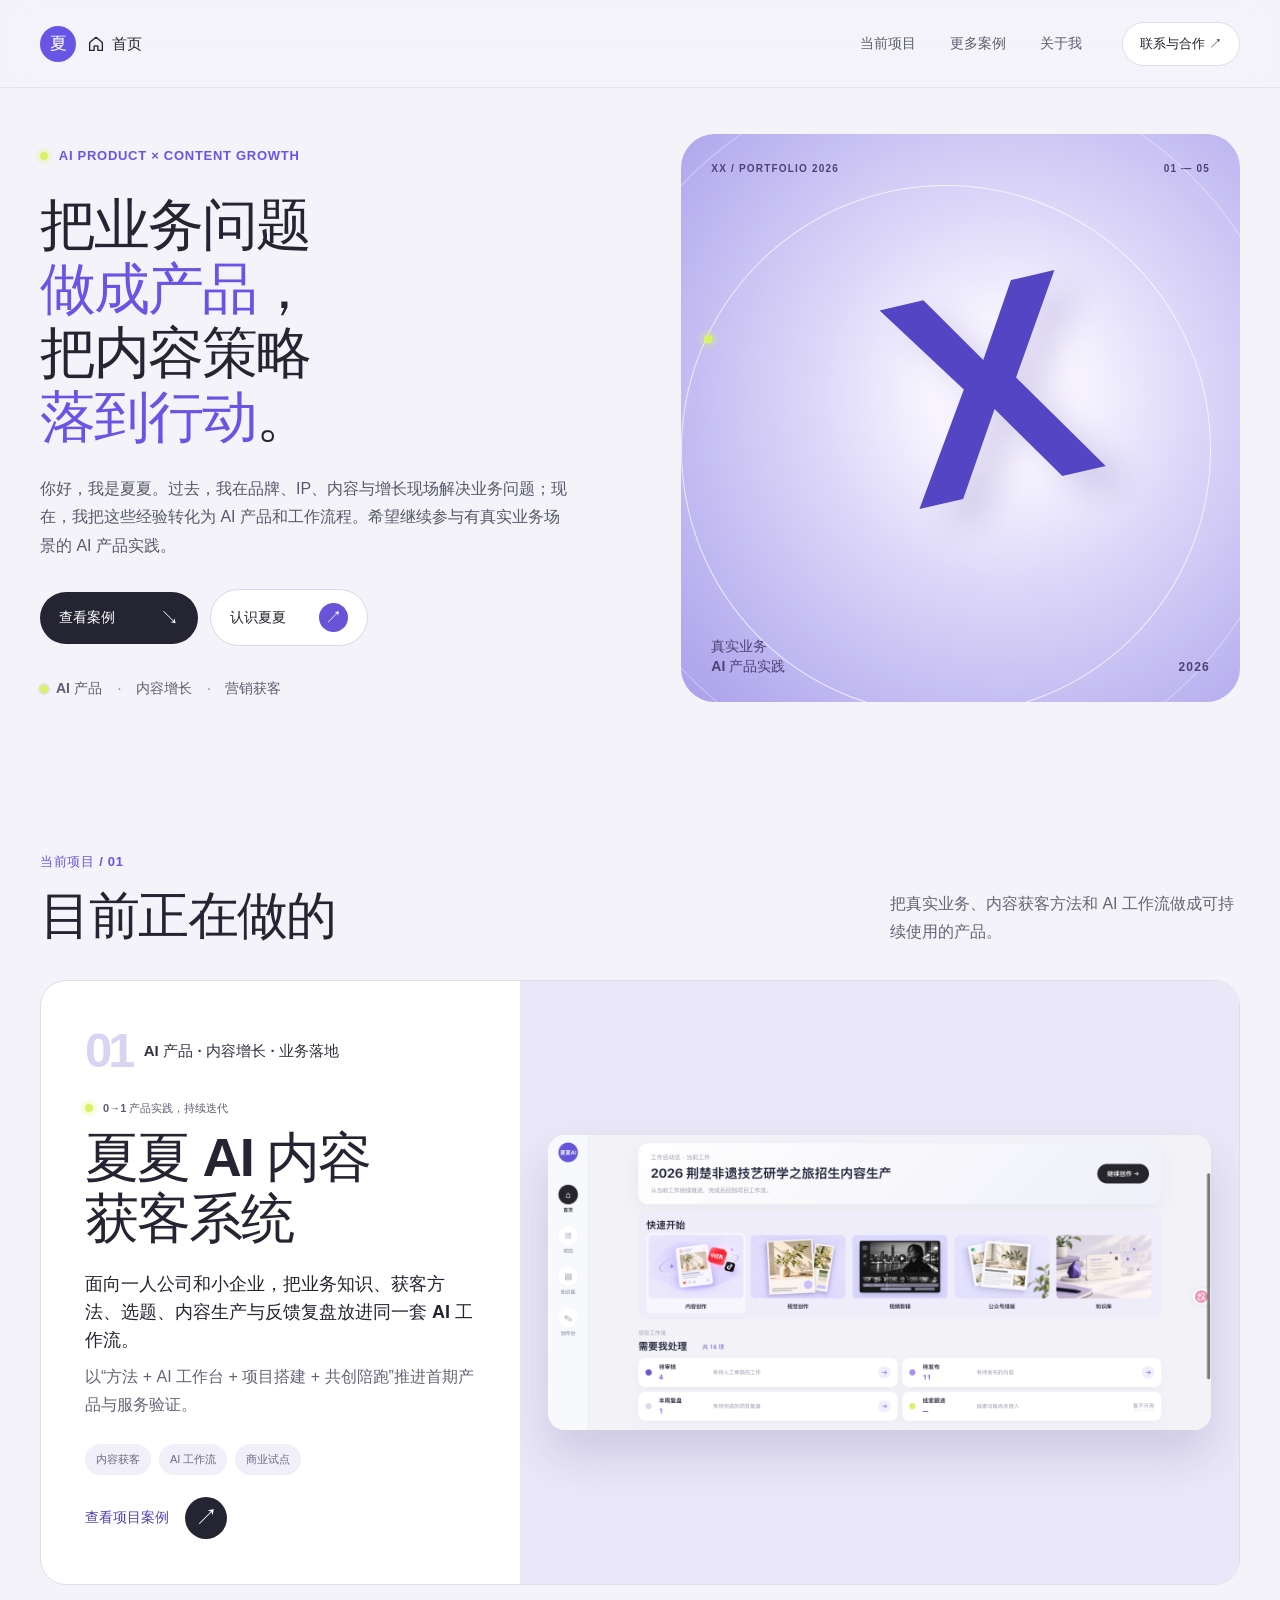
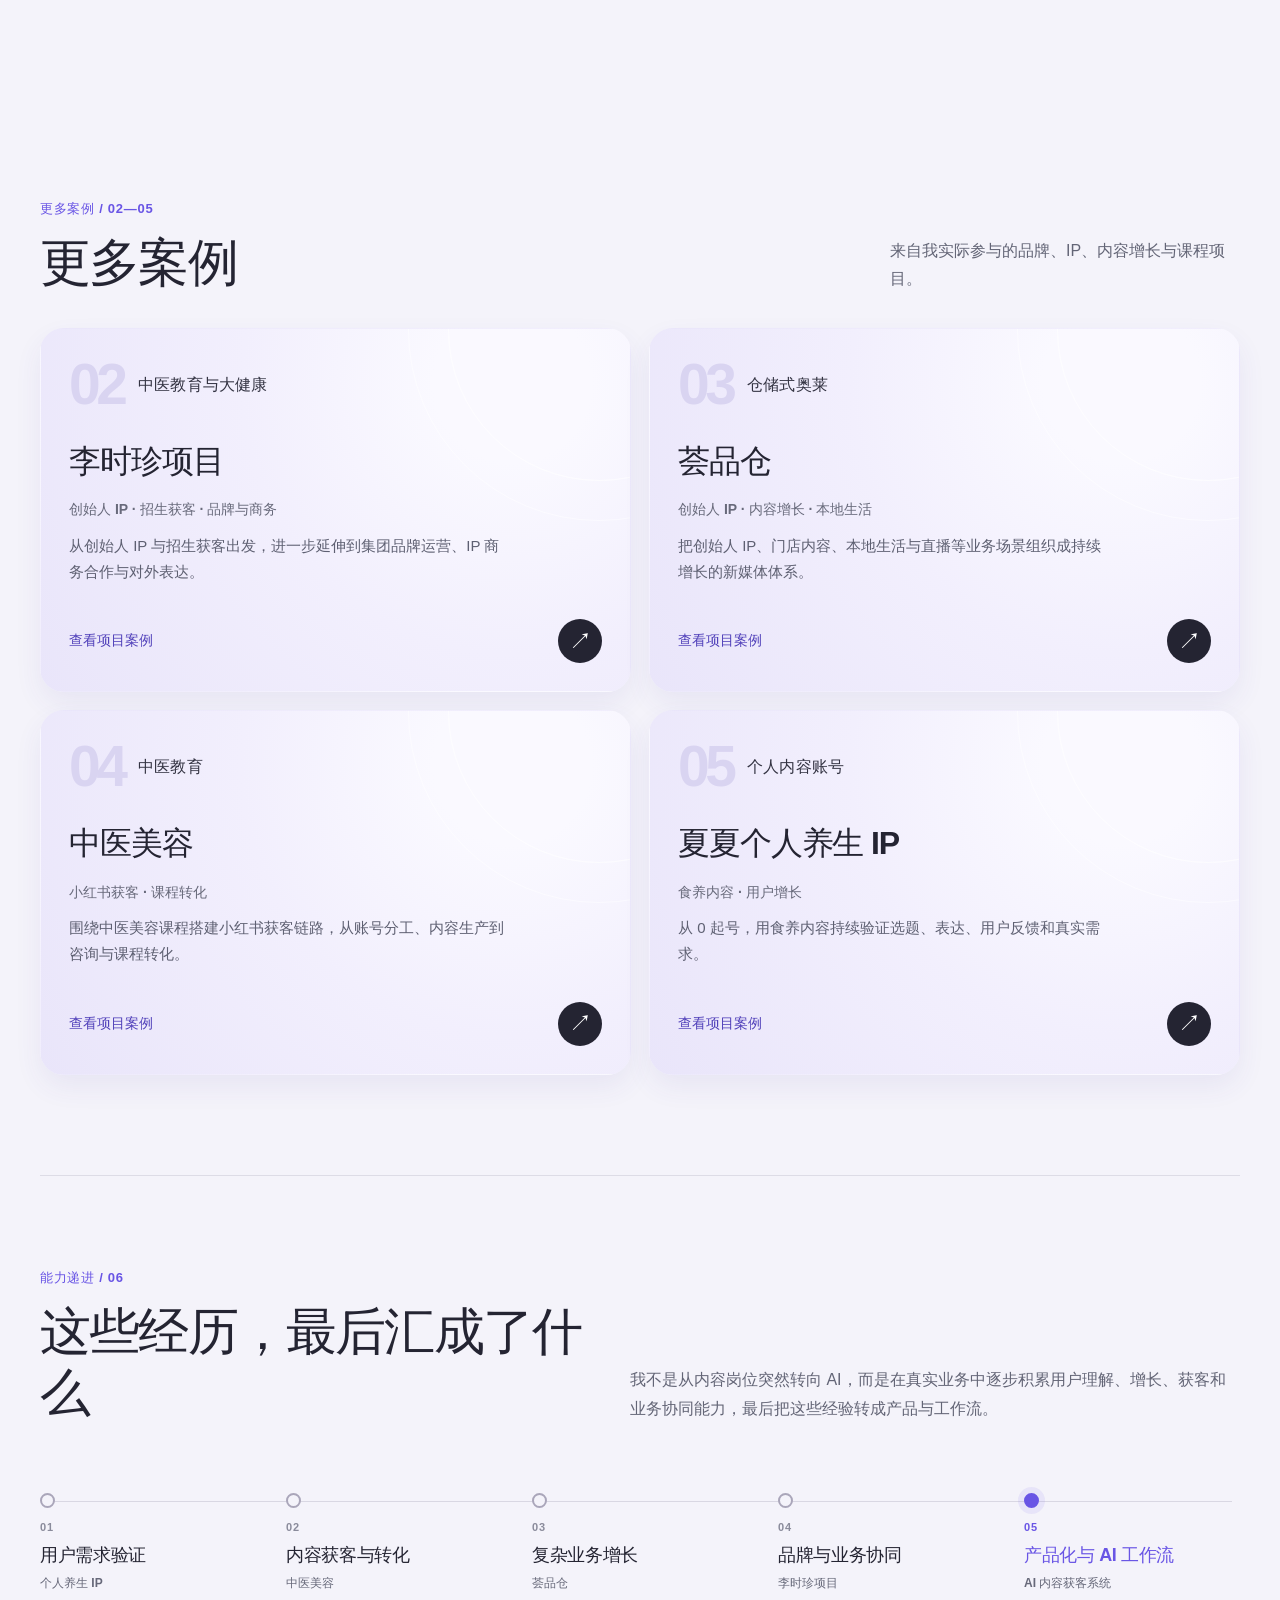
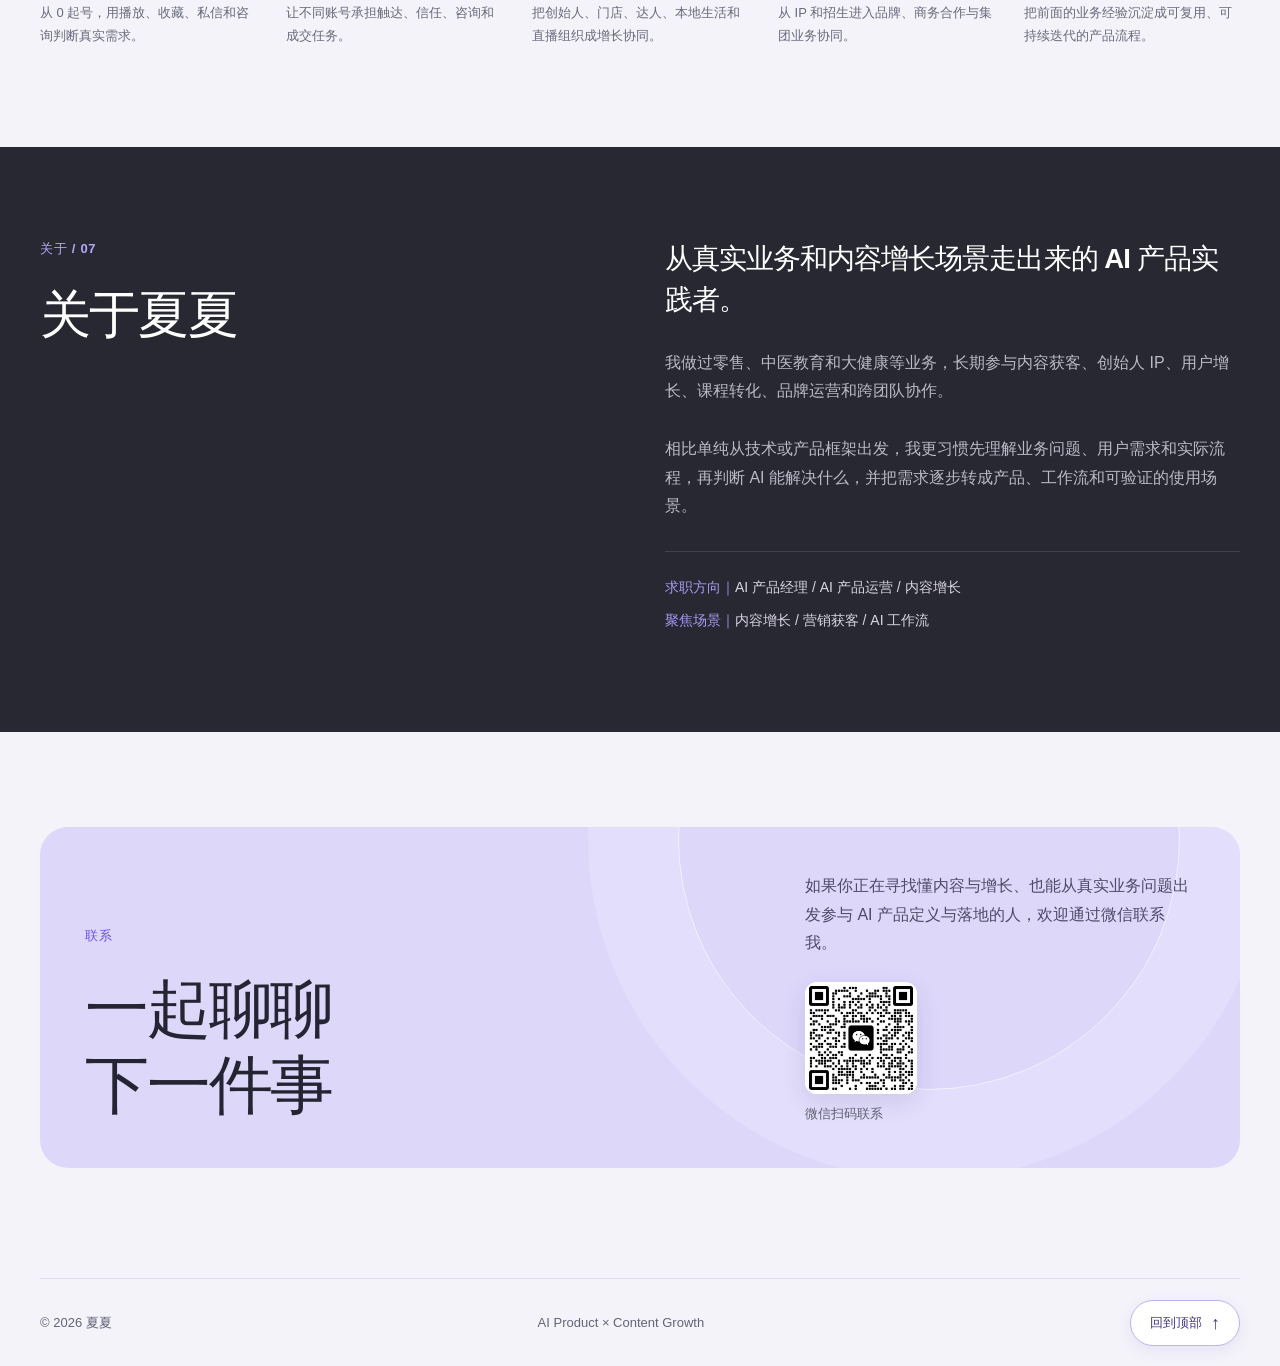
==== commit 5872f164: "refine homepage case summaries" ====
--- a/index.html
+++ b/index.html
@@ -31,7 +31,7 @@
   <main>
     <section class="hero wrap"><div class="hero-content"><p class="eyebrow"><span class="signal-dot"></span> AI PRODUCT × CONTENT GROWTH</p><h1 id="hero-title">把业务问题<br><em>做成产品</em>，<br>把内容策略<br><em>落到行动</em>。</h1><p class="hero-lede">你好，我是夏夏。过去，我在品牌、IP、内容与增长现场解决业务问题；现在，我把这些经验转化为 AI 产品和工作流程。希望继续参与有真实业务场景的 AI 产品实践。</p><div class="hero-actions"><a class="button button-dark" href="#work">查看案例 <span aria-hidden="true">↘</span></a><a class="hero-secondary" href="#about">认识夏夏 <span class="hero-secondary-icon" aria-hidden="true">↗</span></a></div><div class="hero-tags"><span>AI 产品</span><span>内容增长</span><span>营销获客</span></div></div><div class="hero-art" aria-label="夏夏作品集视觉图形"><div class="art-topline"><span>XX / PORTFOLIO 2026</span><span>01 — 05</span></div><div class="orbit orbit-one"></div><div class="orbit orbit-two"></div><div class="hero-monogram">X</div><div class="art-bottom"><span>真实业务<br>AI 产品实践</span><span class="art-year">2026</span></div></div></section>
     <section id="work" class="section wrap" aria-labelledby="work-title"><div class="section-head"><div><p class="eyebrow">当前项目 / 01</p><h2 id="work-title">目前正在做的</h2></div><p>把真实业务、内容获客方法和 AI 工作流做成可持续使用的产品。</p></div><a class="feature-card ai-card v2-featured" href="ai-workbench.html"><div class="feature-copy"><div class="case-kicker"><span class="case-kicker-number" aria-hidden="true">01</span><span class="case-kicker-text">AI 产品 · 内容增长 · 业务落地</span></div><span class="case-status"><span class="signal-dot"></span> 0→1 产品实践，持续迭代</span><h3>夏夏 AI 内容<br>获客系统</h3><p><strong>面向一人公司和小企业，把业务知识、获客方法、选题、内容生产与反馈复盘放进同一套 AI 工作流。</strong> 以“方法 + AI 工作台 + 项目搭建 + 共创陪跑”推进首期产品与服务验证。</p><div class="feature-footer"><span class="pill">内容获客</span><span class="pill">AI 工作流</span><span class="pill">商业试点</span></div><div class="feature-card-action">查看项目案例 <span class="round-arrow" aria-hidden="true">↗</span></div></div><div class="feature-visual v2-shot-visual"><figure class="workbench-shot"><div class="shot-crop"><img src="assets/workbench-today-user-capture.png" alt="夏夏 AI 内容获客系统工作台真实界面" loading="eager"></div></figure></div></a></section>
-    <section id="more" class="section wrap" aria-labelledby="more-title"><div class="section-head"><div><p class="eyebrow">更多案例 / 02—05</p><h2 id="more-title">更多案例</h2></div><p>来自我实际参与的品牌、IP、内容增长与课程项目。</p></div><div class="home-cases-grid"><a class="related-case" href="lishizhen.html"><div class="case-kicker"><span class="case-kicker-number" aria-hidden="true">02</span><span class="case-kicker-text">中医教育与大健康</span></div><h3>李时珍项目</h3><span class="home-case-type">创始人 IP · 招生获客 · 品牌与商务</span><p class="home-case-desc">前期负责创始人 IP 与招生内容，后期进一步参与集团品牌运营与 IP 商务合作。</p><div><span>查看项目案例</span><b aria-hidden="true">↗</b></div></a><a class="related-case" href="huipincang.html"><div class="case-kicker"><span class="case-kicker-number" aria-hidden="true">03</span><span class="case-kicker-text">仓储式奥莱</span></div><h3>荟品仓</h3><span class="home-case-type">创始人 IP · 内容增长 · 本地生活</span><p class="home-case-desc">担任新媒体运营负责人，负责创始人 IP、品牌新媒体、门店内容、本地生活和团队协同。</p><div><span>查看项目案例</span><b aria-hidden="true">↗</b></div></a><a class="related-case" href="tcm-beauty.html"><div class="case-kicker"><span class="case-kicker-number" aria-hidden="true">04</span><span class="case-kicker-text">中医教育</span></div><h3>中医美容</h3><span class="home-case-type">小红书获客 · 课程转化</span><p class="home-case-desc">围绕中医美容课程推进小红书内容获客，从账号分工、内容生产到咨询与课程转化。</p><div><span>查看项目案例</span><b aria-hidden="true">↗</b></div></a><a class="related-case" href="wellness-ip.html"><div class="case-kicker"><span class="case-kicker-number" aria-hidden="true">05</span><span class="case-kicker-text">个人内容账号</span></div><h3>夏夏个人养生 IP</h3><span class="home-case-type">食养内容 · 用户增长</span><p class="home-case-desc">从 0 起号，用食养教程等内容持续验证选题、表达、用户反馈与真实需求。</p><div><span>查看项目案例</span><b aria-hidden="true">↗</b></div></a></div></section>
+    <section id="more" class="section wrap" aria-labelledby="more-title"><div class="section-head"><div><p class="eyebrow">更多案例 / 02—05</p><h2 id="more-title">更多案例</h2></div><p>来自我实际参与的品牌、IP、内容增长与课程项目。</p></div><div class="home-cases-grid"><a class="related-case" href="lishizhen.html"><div class="case-kicker"><span class="case-kicker-number" aria-hidden="true">02</span><span class="case-kicker-text">中医教育与大健康</span></div><h3>李时珍项目</h3><span class="home-case-type">创始人 IP · 招生获客 · 品牌与商务</span><p class="home-case-desc">从创始人 IP 与招生获客出发，进一步延伸到集团品牌运营、IP 商务合作与对外表达。</p><div><span>查看项目案例</span><b aria-hidden="true">↗</b></div></a><a class="related-case" href="huipincang.html"><div class="case-kicker"><span class="case-kicker-number" aria-hidden="true">03</span><span class="case-kicker-text">仓储式奥莱</span></div><h3>荟品仓</h3><span class="home-case-type">创始人 IP · 内容增长 · 本地生活</span><p class="home-case-desc">把创始人 IP、门店内容、本地生活与直播等业务场景组织成持续增长的新媒体体系。</p><div><span>查看项目案例</span><b aria-hidden="true">↗</b></div></a><a class="related-case" href="tcm-beauty.html"><div class="case-kicker"><span class="case-kicker-number" aria-hidden="true">04</span><span class="case-kicker-text">中医教育</span></div><h3>中医美容</h3><span class="home-case-type">小红书获客 · 课程转化</span><p class="home-case-desc">围绕中医美容课程搭建小红书获客链路，从账号分工、内容生产到咨询与课程转化。</p><div><span>查看项目案例</span><b aria-hidden="true">↗</b></div></a><a class="related-case" href="wellness-ip.html"><div class="case-kicker"><span class="case-kicker-number" aria-hidden="true">05</span><span class="case-kicker-text">个人内容账号</span></div><h3>夏夏个人养生 IP</h3><span class="home-case-type">食养内容 · 用户增长</span><p class="home-case-desc">从 0 起号，用食养内容持续验证选题、表达、用户反馈和真实需求。</p><div><span>查看项目案例</span><b aria-hidden="true">↗</b></div></a></div></section>
     <section id="growth" class="section wrap capability-section" aria-labelledby="growth-title"><div class="section-head capability-head"><div><p class="eyebrow">能力递进 / 06</p><h2 id="growth-title">这些经历，最后汇成了什么</h2></div><p>我不是从内容岗位突然转向 AI，而是在真实业务中逐步积累用户理解、增长、获客和业务协同能力，最后把这些经验转成产品与工作流。</p></div><div class="capability-path" aria-label="从真实业务到 AI 产品的能力递进"><a class="capability-step" href="wellness-ip.html"><span class="capability-index">01</span><strong>用户需求验证</strong><span class="capability-case">个人养生 IP</span><p>从 0 起号，用播放、收藏、私信和咨询判断真实需求。</p></a><a class="capability-step" href="tcm-beauty.html"><span class="capability-index">02</span><strong>内容获客与转化</strong><span class="capability-case">中医美容</span><p>让不同账号承担触达、信任、咨询和成交任务。</p></a><a class="capability-step" href="huipincang.html"><span class="capability-index">03</span><strong>复杂业务增长</strong><span class="capability-case">荟品仓</span><p>把创始人、门店、达人、本地生活和直播组织成增长协同。</p></a><a class="capability-step" href="lishizhen.html"><span class="capability-index">04</span><strong>品牌与业务协同</strong><span class="capability-case">李时珍项目</span><p>从 IP 和招生进入品牌、商务合作与集团业务协同。</p></a><a class="capability-step is-current" href="ai-workbench.html"><span class="capability-index">05</span><strong>产品化与 AI 工作流</strong><span class="capability-case">AI 内容获客系统</span><p>把前面的业务经验沉淀成可复用、可持续迭代的产品流程。</p></a></div></section>
     <section id="about" class="section about-section"><div class="wrap about-grid"><div><p class="eyebrow">关于 / 07</p><h2>关于夏夏</h2></div><div class="about-copy"><p class="about-large">从真实业务和内容增长场景走出来的 AI 产品实践者。</p><p>我做过零售、中医教育和大健康等业务，长期参与内容获客、创始人 IP、用户增长、课程转化、品牌运营和跨团队协作。</p><p>相比单纯从技术或产品框架出发，我更习惯先理解业务问题、用户需求和实际流程，再判断 AI 能解决什么，并把需求逐步转成产品、工作流和可验证的使用场景。</p><div class="about-focus"><p><span>求职方向｜</span>AI 产品经理 / AI 产品运营 / 内容增长</p><p><span>聚焦场景｜</span>内容增长 / 营销获客 / AI 工作流</p></div></div></div></section>
     <section id="contact" class="contact-section wrap"><div class="contact-card"><div><p class="eyebrow">联系</p><h2>一起聊聊<br>下一件事</h2></div><div class="contact-side"><p>如果你正在寻找懂内容与增长、也能从真实业务问题出发参与 AI 产品定义与落地的人，欢迎通过微信联系我。</p><a class="wechat-qr" href="assets/wechat-qr.png" target="_blank" rel="noopener" aria-label="查看夏夏的微信二维码大图"><img src="assets/wechat-qr.png" alt="夏夏的微信二维码" width="112" height="112"></a><span class="wechat-qr-label">微信扫码联系</span></div></div></section>
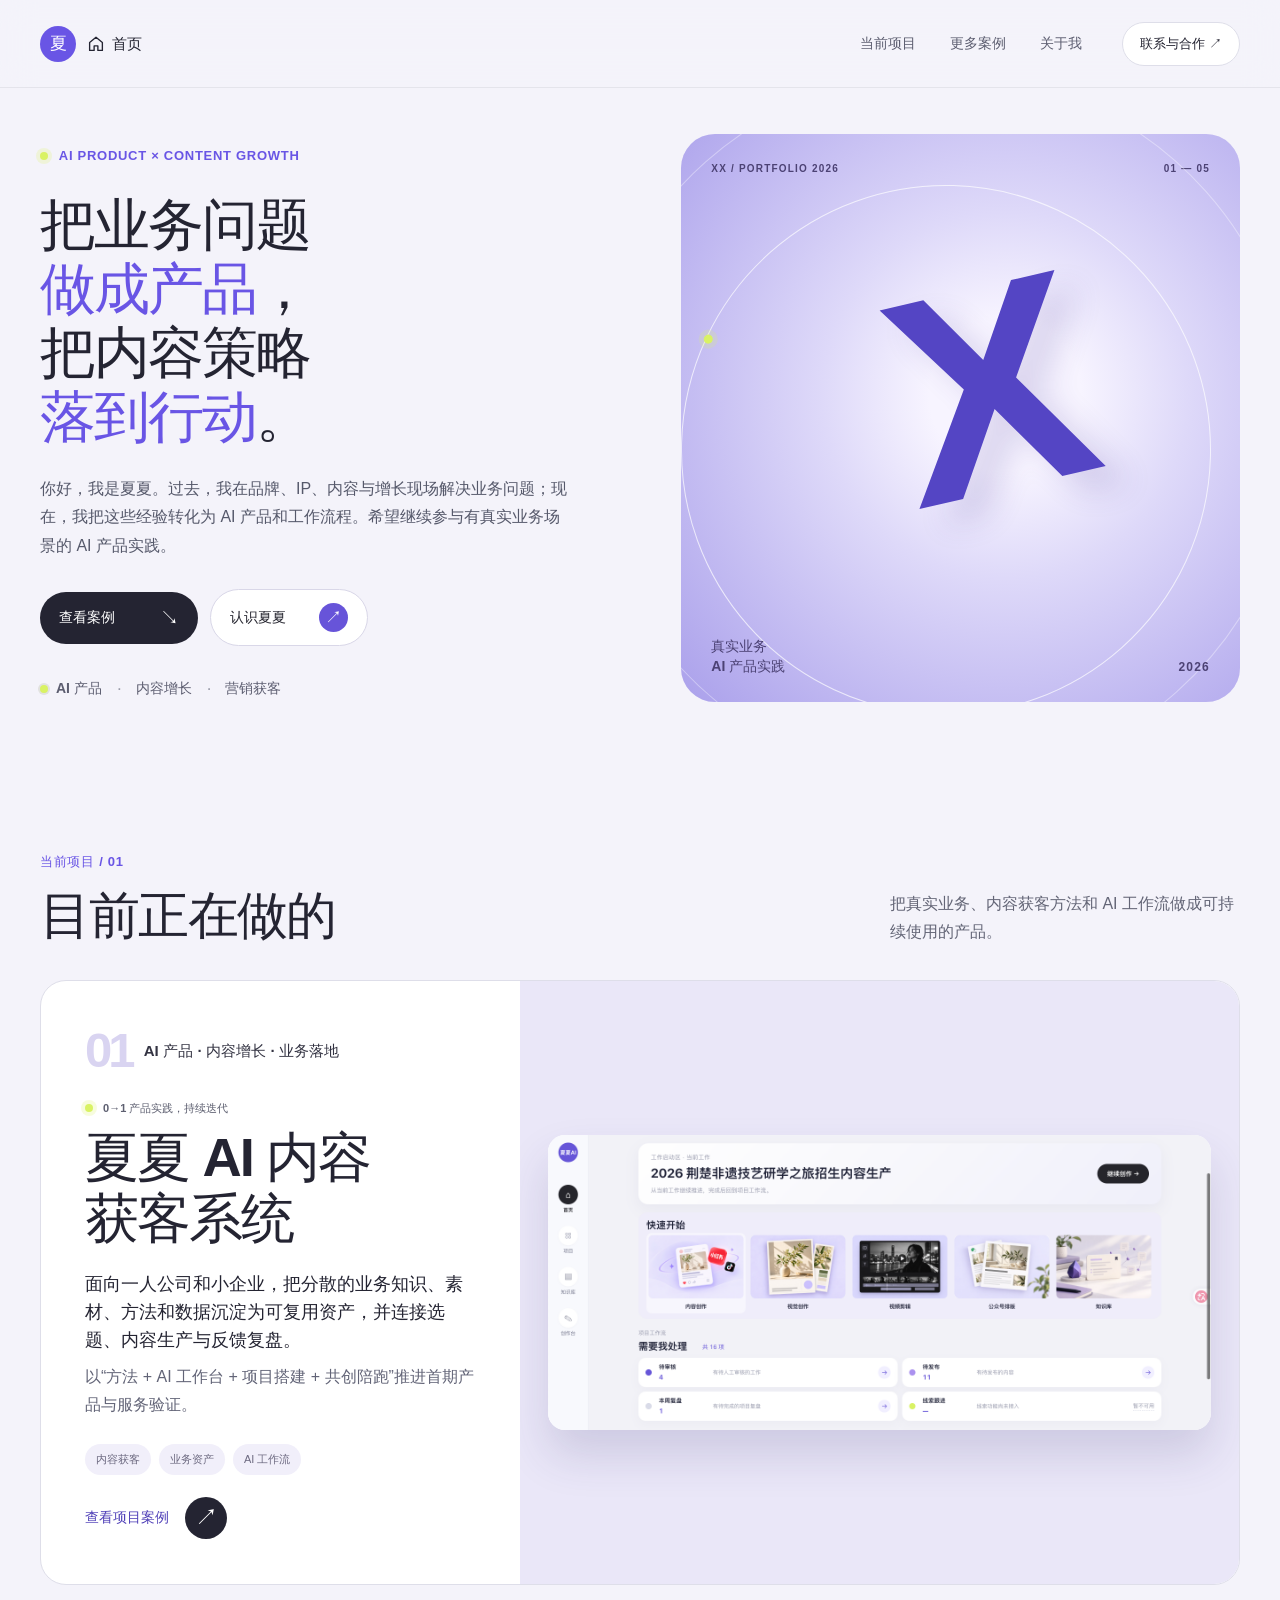
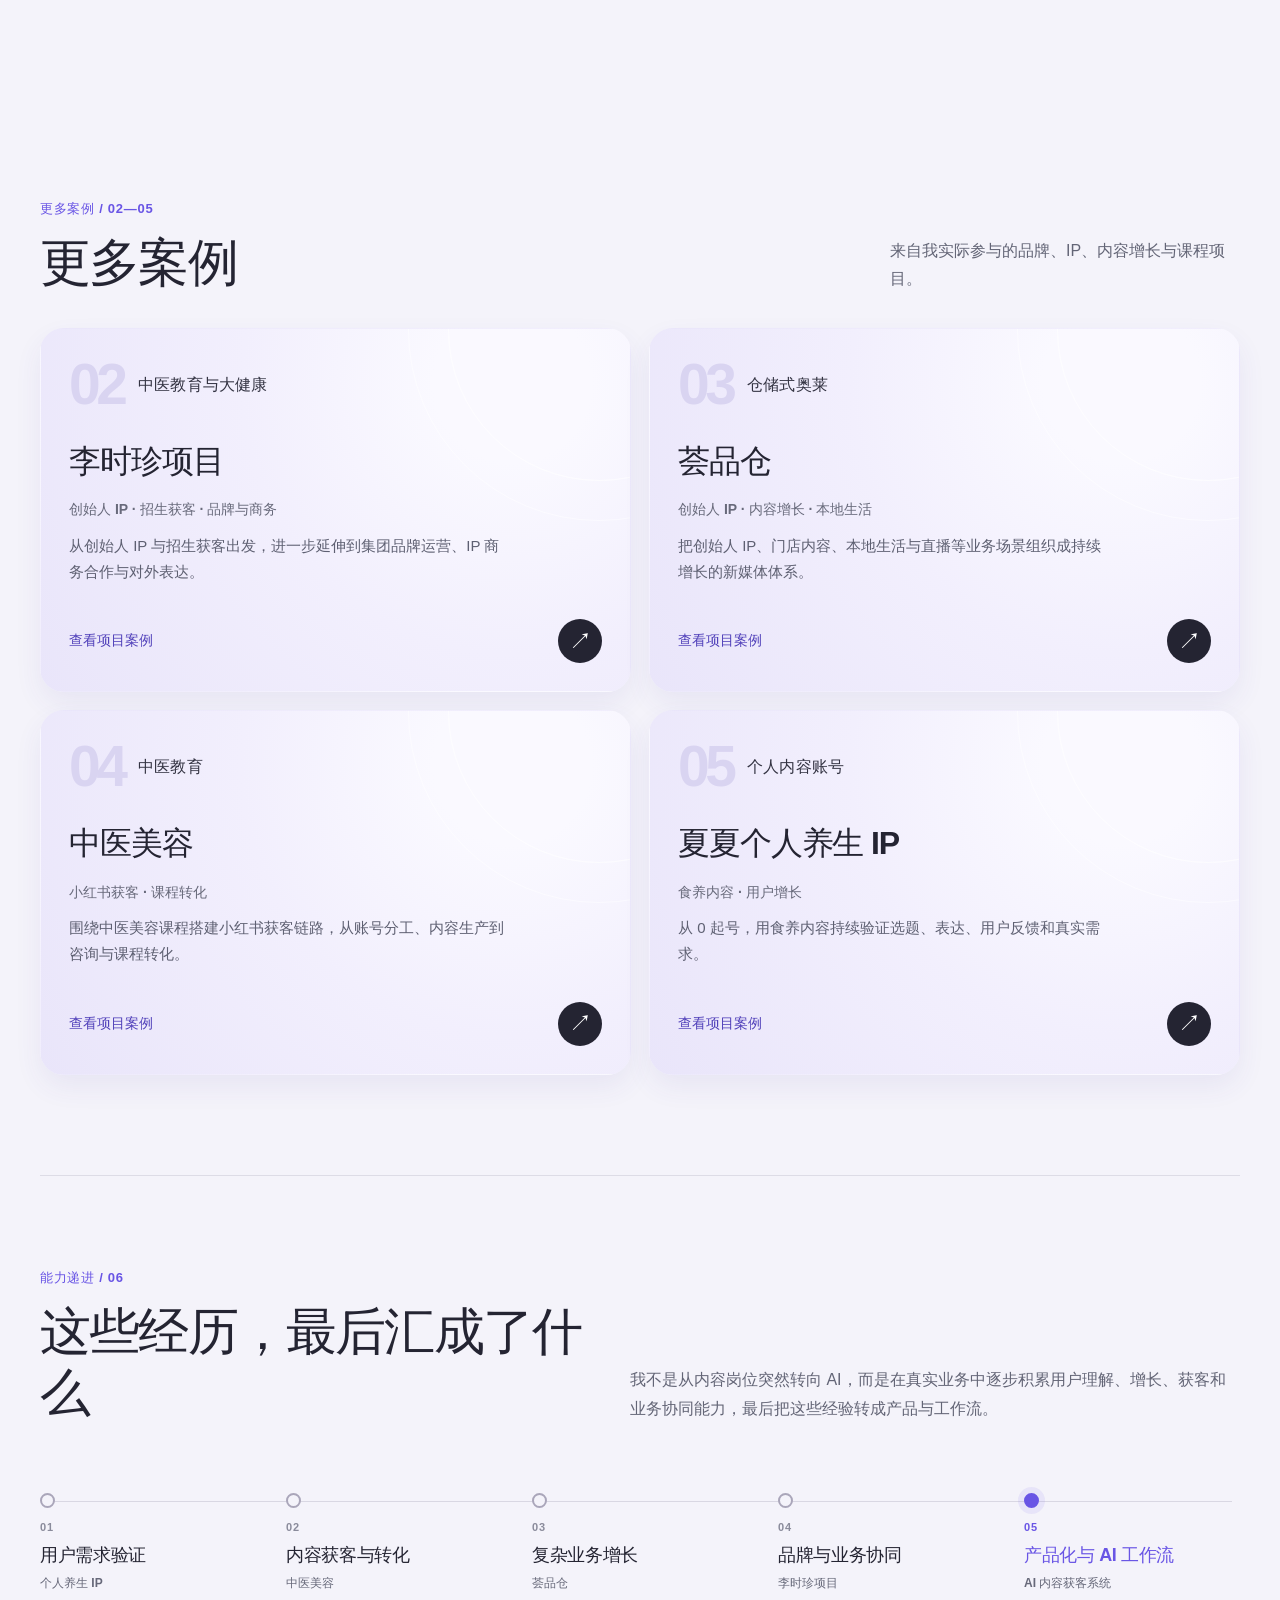
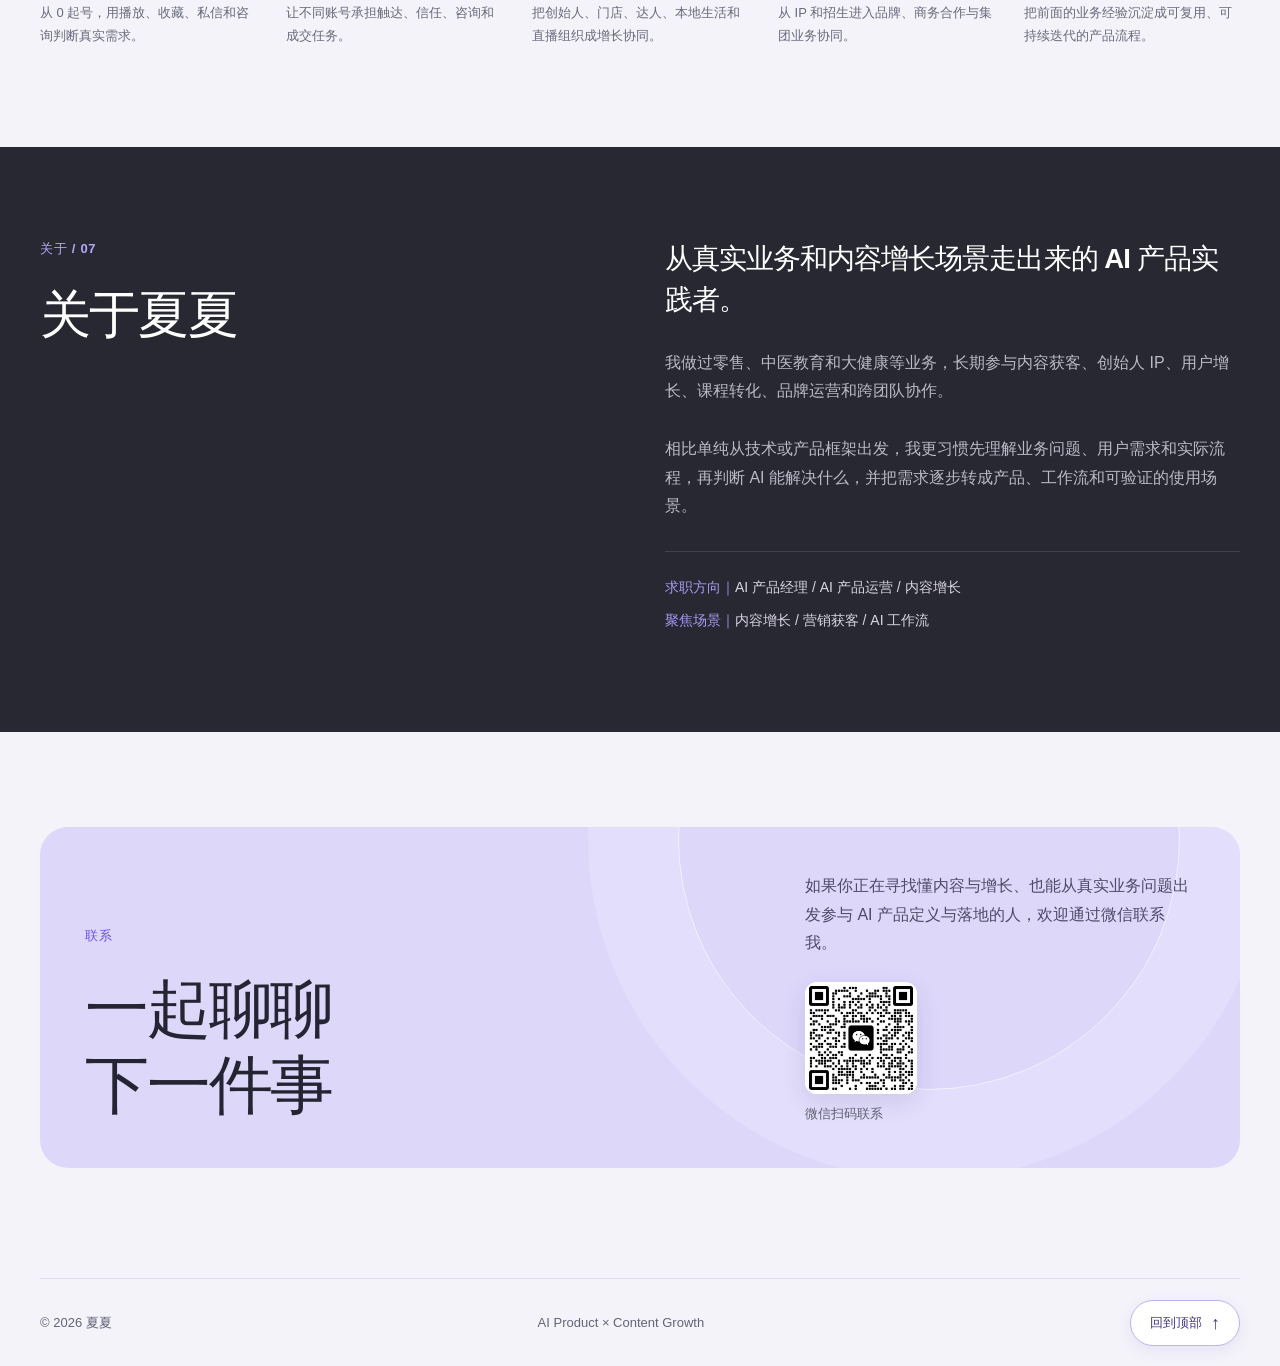
==== commit 13d7dc48: "sync homepage AI card with business asset positioning" ====
--- a/index.html
+++ b/index.html
@@ -30,7 +30,7 @@
   <header class="site-header"><a class="brand" href="index.html" aria-label="返回首页"><span class="brand-symbol">夏</span><span class="brand-home"><svg viewBox="0 0 24 24" aria-hidden="true" focusable="false"><path d="m3.5 10 8.5-7 8.5 7v10.5h-6v-6h-5v6h-6z"/></svg><span>首页</span></span></a><button class="menu-toggle" aria-expanded="false" aria-controls="site-nav" aria-label="打开导航"><span></span><span></span></button><nav id="site-nav" class="site-nav" aria-label="主导航"><a href="index.html#work">当前项目</a><a href="index.html#more">更多案例</a><a href="index.html#about">关于我</a></nav><a class="header-cta" href="index.html#contact">联系与合作 ↗</a></header>
   <main>
     <section class="hero wrap"><div class="hero-content"><p class="eyebrow"><span class="signal-dot"></span> AI PRODUCT × CONTENT GROWTH</p><h1 id="hero-title">把业务问题<br><em>做成产品</em>，<br>把内容策略<br><em>落到行动</em>。</h1><p class="hero-lede">你好，我是夏夏。过去，我在品牌、IP、内容与增长现场解决业务问题；现在，我把这些经验转化为 AI 产品和工作流程。希望继续参与有真实业务场景的 AI 产品实践。</p><div class="hero-actions"><a class="button button-dark" href="#work">查看案例 <span aria-hidden="true">↘</span></a><a class="hero-secondary" href="#about">认识夏夏 <span class="hero-secondary-icon" aria-hidden="true">↗</span></a></div><div class="hero-tags"><span>AI 产品</span><span>内容增长</span><span>营销获客</span></div></div><div class="hero-art" aria-label="夏夏作品集视觉图形"><div class="art-topline"><span>XX / PORTFOLIO 2026</span><span>01 — 05</span></div><div class="orbit orbit-one"></div><div class="orbit orbit-two"></div><div class="hero-monogram">X</div><div class="art-bottom"><span>真实业务<br>AI 产品实践</span><span class="art-year">2026</span></div></div></section>
-    <section id="work" class="section wrap" aria-labelledby="work-title"><div class="section-head"><div><p class="eyebrow">当前项目 / 01</p><h2 id="work-title">目前正在做的</h2></div><p>把真实业务、内容获客方法和 AI 工作流做成可持续使用的产品。</p></div><a class="feature-card ai-card v2-featured" href="ai-workbench.html"><div class="feature-copy"><div class="case-kicker"><span class="case-kicker-number" aria-hidden="true">01</span><span class="case-kicker-text">AI 产品 · 内容增长 · 业务落地</span></div><span class="case-status"><span class="signal-dot"></span> 0→1 产品实践，持续迭代</span><h3>夏夏 AI 内容<br>获客系统</h3><p><strong>面向一人公司和小企业，把业务知识、获客方法、选题、内容生产与反馈复盘放进同一套 AI 工作流。</strong> 以“方法 + AI 工作台 + 项目搭建 + 共创陪跑”推进首期产品与服务验证。</p><div class="feature-footer"><span class="pill">内容获客</span><span class="pill">AI 工作流</span><span class="pill">商业试点</span></div><div class="feature-card-action">查看项目案例 <span class="round-arrow" aria-hidden="true">↗</span></div></div><div class="feature-visual v2-shot-visual"><figure class="workbench-shot"><div class="shot-crop"><img src="assets/workbench-today-user-capture.png" alt="夏夏 AI 内容获客系统工作台真实界面" loading="eager"></div></figure></div></a></section>
+    <section id="work" class="section wrap" aria-labelledby="work-title"><div class="section-head"><div><p class="eyebrow">当前项目 / 01</p><h2 id="work-title">目前正在做的</h2></div><p>把真实业务、内容获客方法和 AI 工作流做成可持续使用的产品。</p></div><a class="feature-card ai-card v2-featured" href="ai-workbench.html"><div class="feature-copy"><div class="case-kicker"><span class="case-kicker-number" aria-hidden="true">01</span><span class="case-kicker-text">AI 产品 · 内容增长 · 业务落地</span></div><span class="case-status"><span class="signal-dot"></span> 0→1 产品实践，持续迭代</span><h3>夏夏 AI 内容<br>获客系统</h3><p><strong>面向一人公司和小企业，把分散的业务知识、素材、方法和数据沉淀为可复用资产，并连接选题、内容生产与反馈复盘。</strong> 以“方法 + AI 工作台 + 项目搭建 + 共创陪跑”推进首期产品与服务验证。</p><div class="feature-footer"><span class="pill">内容获客</span><span class="pill">业务资产</span><span class="pill">AI 工作流</span></div><div class="feature-card-action">查看项目案例 <span class="round-arrow" aria-hidden="true">↗</span></div></div><div class="feature-visual v2-shot-visual"><figure class="workbench-shot"><div class="shot-crop"><img src="assets/workbench-today-user-capture.png" alt="夏夏 AI 内容获客系统工作台真实界面" loading="eager"></div></figure></div></a></section>
     <section id="more" class="section wrap" aria-labelledby="more-title"><div class="section-head"><div><p class="eyebrow">更多案例 / 02—05</p><h2 id="more-title">更多案例</h2></div><p>来自我实际参与的品牌、IP、内容增长与课程项目。</p></div><div class="home-cases-grid"><a class="related-case" href="lishizhen.html"><div class="case-kicker"><span class="case-kicker-number" aria-hidden="true">02</span><span class="case-kicker-text">中医教育与大健康</span></div><h3>李时珍项目</h3><span class="home-case-type">创始人 IP · 招生获客 · 品牌与商务</span><p class="home-case-desc">从创始人 IP 与招生获客出发，进一步延伸到集团品牌运营、IP 商务合作与对外表达。</p><div><span>查看项目案例</span><b aria-hidden="true">↗</b></div></a><a class="related-case" href="huipincang.html"><div class="case-kicker"><span class="case-kicker-number" aria-hidden="true">03</span><span class="case-kicker-text">仓储式奥莱</span></div><h3>荟品仓</h3><span class="home-case-type">创始人 IP · 内容增长 · 本地生活</span><p class="home-case-desc">把创始人 IP、门店内容、本地生活与直播等业务场景组织成持续增长的新媒体体系。</p><div><span>查看项目案例</span><b aria-hidden="true">↗</b></div></a><a class="related-case" href="tcm-beauty.html"><div class="case-kicker"><span class="case-kicker-number" aria-hidden="true">04</span><span class="case-kicker-text">中医教育</span></div><h3>中医美容</h3><span class="home-case-type">小红书获客 · 课程转化</span><p class="home-case-desc">围绕中医美容课程搭建小红书获客链路，从账号分工、内容生产到咨询与课程转化。</p><div><span>查看项目案例</span><b aria-hidden="true">↗</b></div></a><a class="related-case" href="wellness-ip.html"><div class="case-kicker"><span class="case-kicker-number" aria-hidden="true">05</span><span class="case-kicker-text">个人内容账号</span></div><h3>夏夏个人养生 IP</h3><span class="home-case-type">食养内容 · 用户增长</span><p class="home-case-desc">从 0 起号，用食养内容持续验证选题、表达、用户反馈和真实需求。</p><div><span>查看项目案例</span><b aria-hidden="true">↗</b></div></a></div></section>
     <section id="growth" class="section wrap capability-section" aria-labelledby="growth-title"><div class="section-head capability-head"><div><p class="eyebrow">能力递进 / 06</p><h2 id="growth-title">这些经历，最后汇成了什么</h2></div><p>我不是从内容岗位突然转向 AI，而是在真实业务中逐步积累用户理解、增长、获客和业务协同能力，最后把这些经验转成产品与工作流。</p></div><div class="capability-path" aria-label="从真实业务到 AI 产品的能力递进"><a class="capability-step" href="wellness-ip.html"><span class="capability-index">01</span><strong>用户需求验证</strong><span class="capability-case">个人养生 IP</span><p>从 0 起号，用播放、收藏、私信和咨询判断真实需求。</p></a><a class="capability-step" href="tcm-beauty.html"><span class="capability-index">02</span><strong>内容获客与转化</strong><span class="capability-case">中医美容</span><p>让不同账号承担触达、信任、咨询和成交任务。</p></a><a class="capability-step" href="huipincang.html"><span class="capability-index">03</span><strong>复杂业务增长</strong><span class="capability-case">荟品仓</span><p>把创始人、门店、达人、本地生活和直播组织成增长协同。</p></a><a class="capability-step" href="lishizhen.html"><span class="capability-index">04</span><strong>品牌与业务协同</strong><span class="capability-case">李时珍项目</span><p>从 IP 和招生进入品牌、商务合作与集团业务协同。</p></a><a class="capability-step is-current" href="ai-workbench.html"><span class="capability-index">05</span><strong>产品化与 AI 工作流</strong><span class="capability-case">AI 内容获客系统</span><p>把前面的业务经验沉淀成可复用、可持续迭代的产品流程。</p></a></div></section>
     <section id="about" class="section about-section"><div class="wrap about-grid"><div><p class="eyebrow">关于 / 07</p><h2>关于夏夏</h2></div><div class="about-copy"><p class="about-large">从真实业务和内容增长场景走出来的 AI 产品实践者。</p><p>我做过零售、中医教育和大健康等业务，长期参与内容获客、创始人 IP、用户增长、课程转化、品牌运营和跨团队协作。</p><p>相比单纯从技术或产品框架出发，我更习惯先理解业务问题、用户需求和实际流程，再判断 AI 能解决什么，并把需求逐步转成产品、工作流和可验证的使用场景。</p><div class="about-focus"><p><span>求职方向｜</span>AI 产品经理 / AI 产品运营 / 内容增长</p><p><span>聚焦场景｜</span>内容增长 / 营销获客 / AI 工作流</p></div></div></div></section>
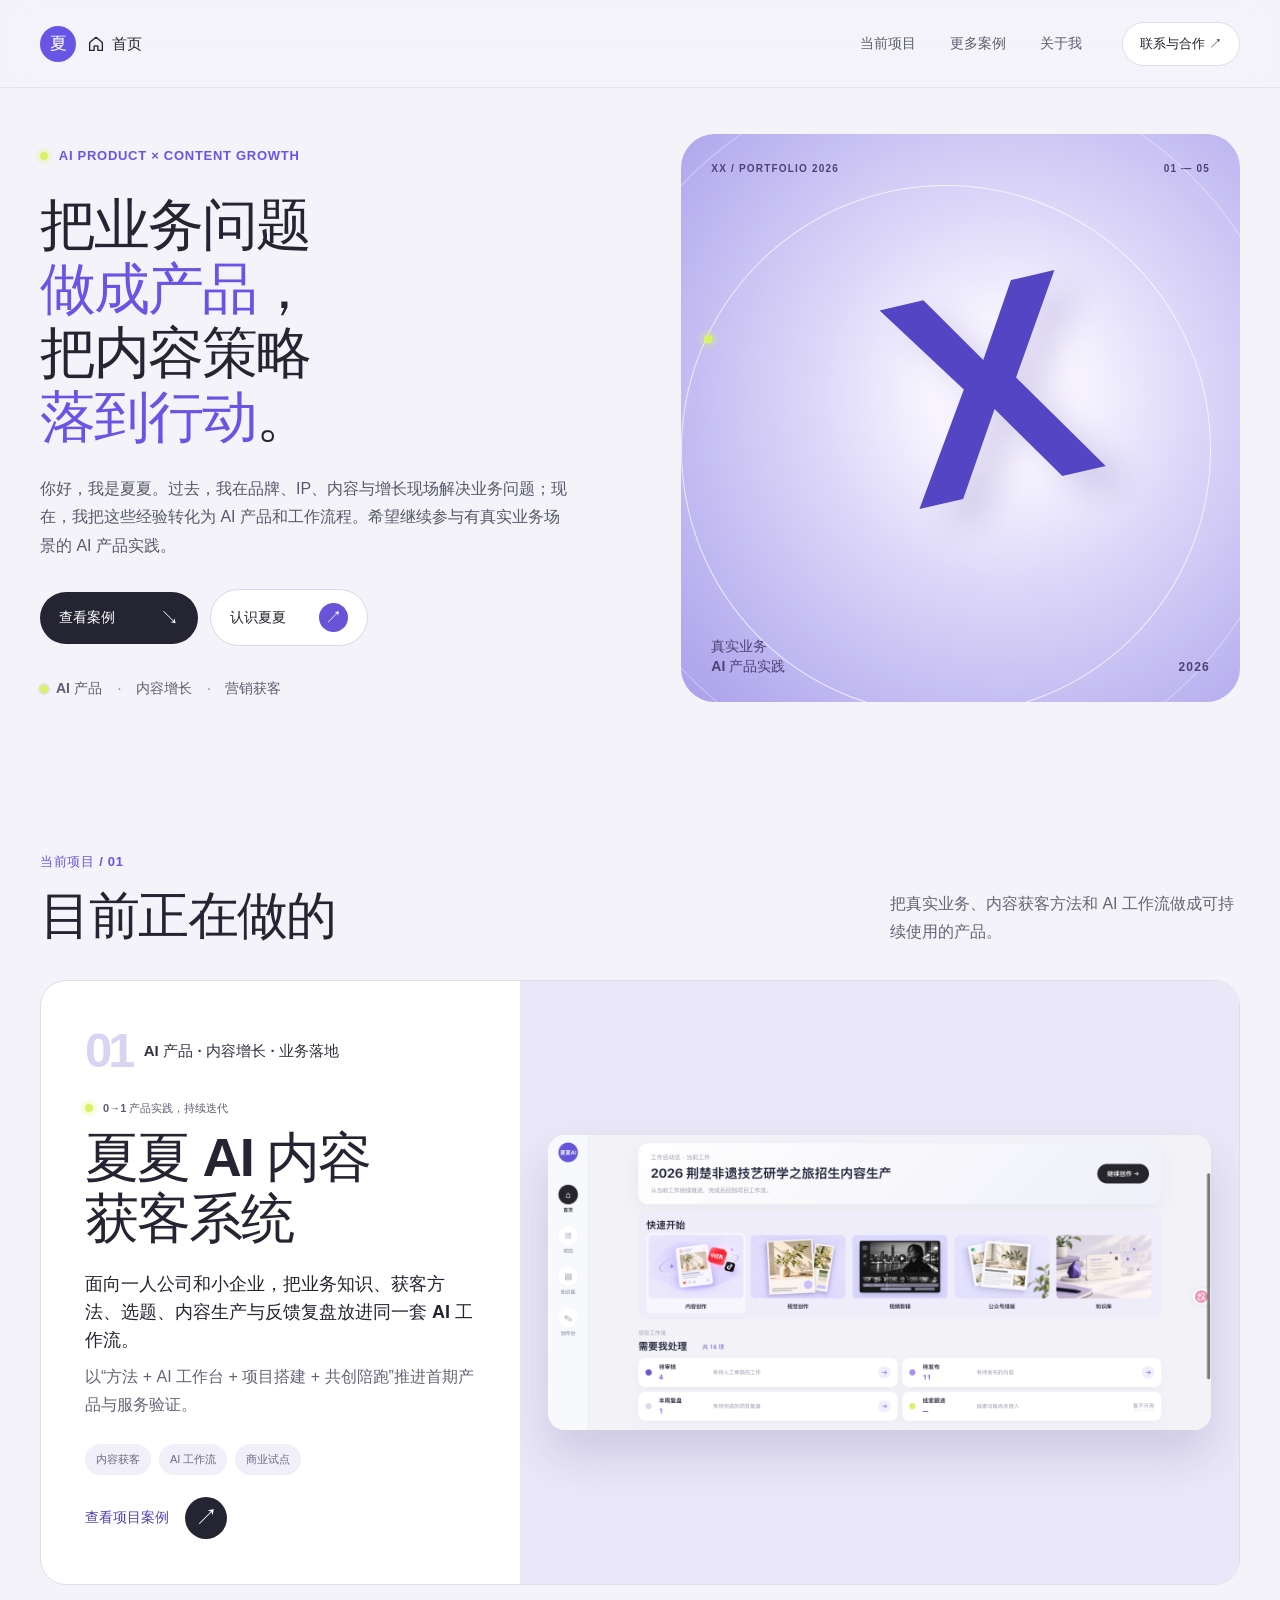
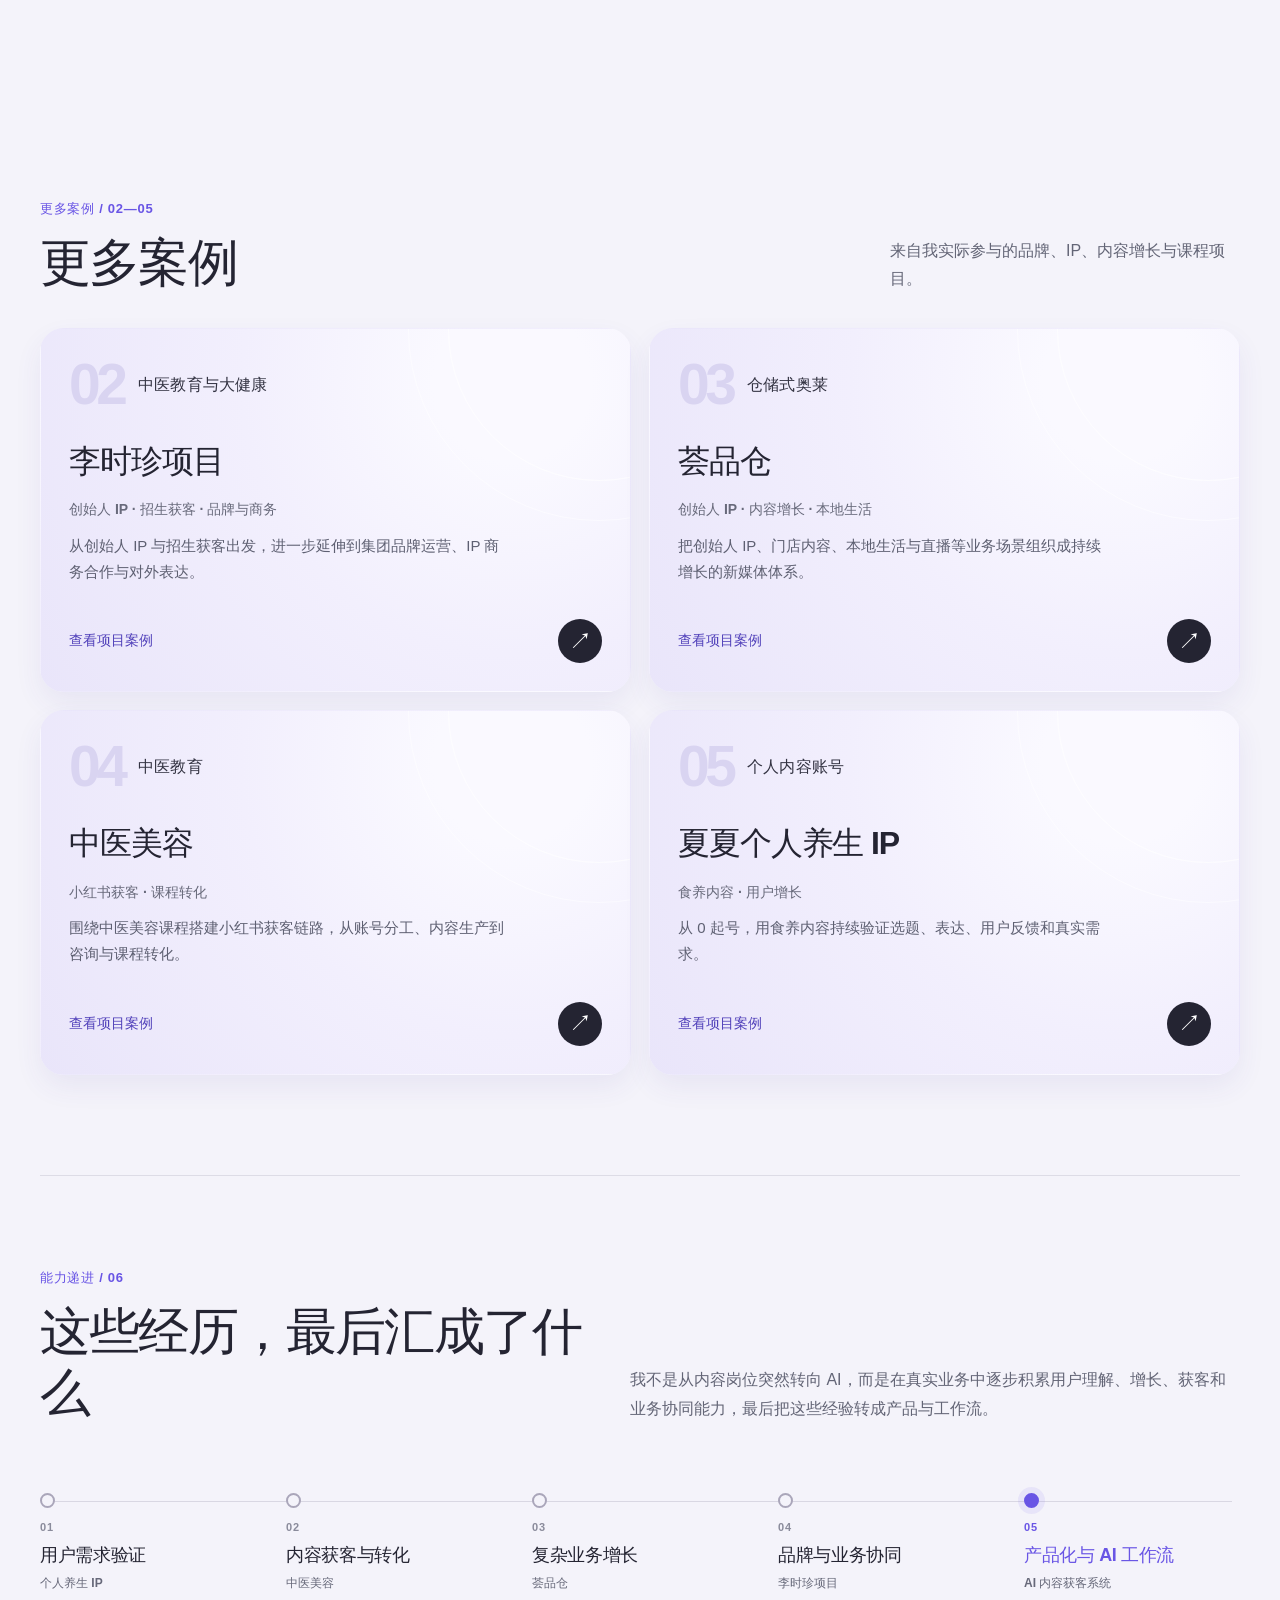
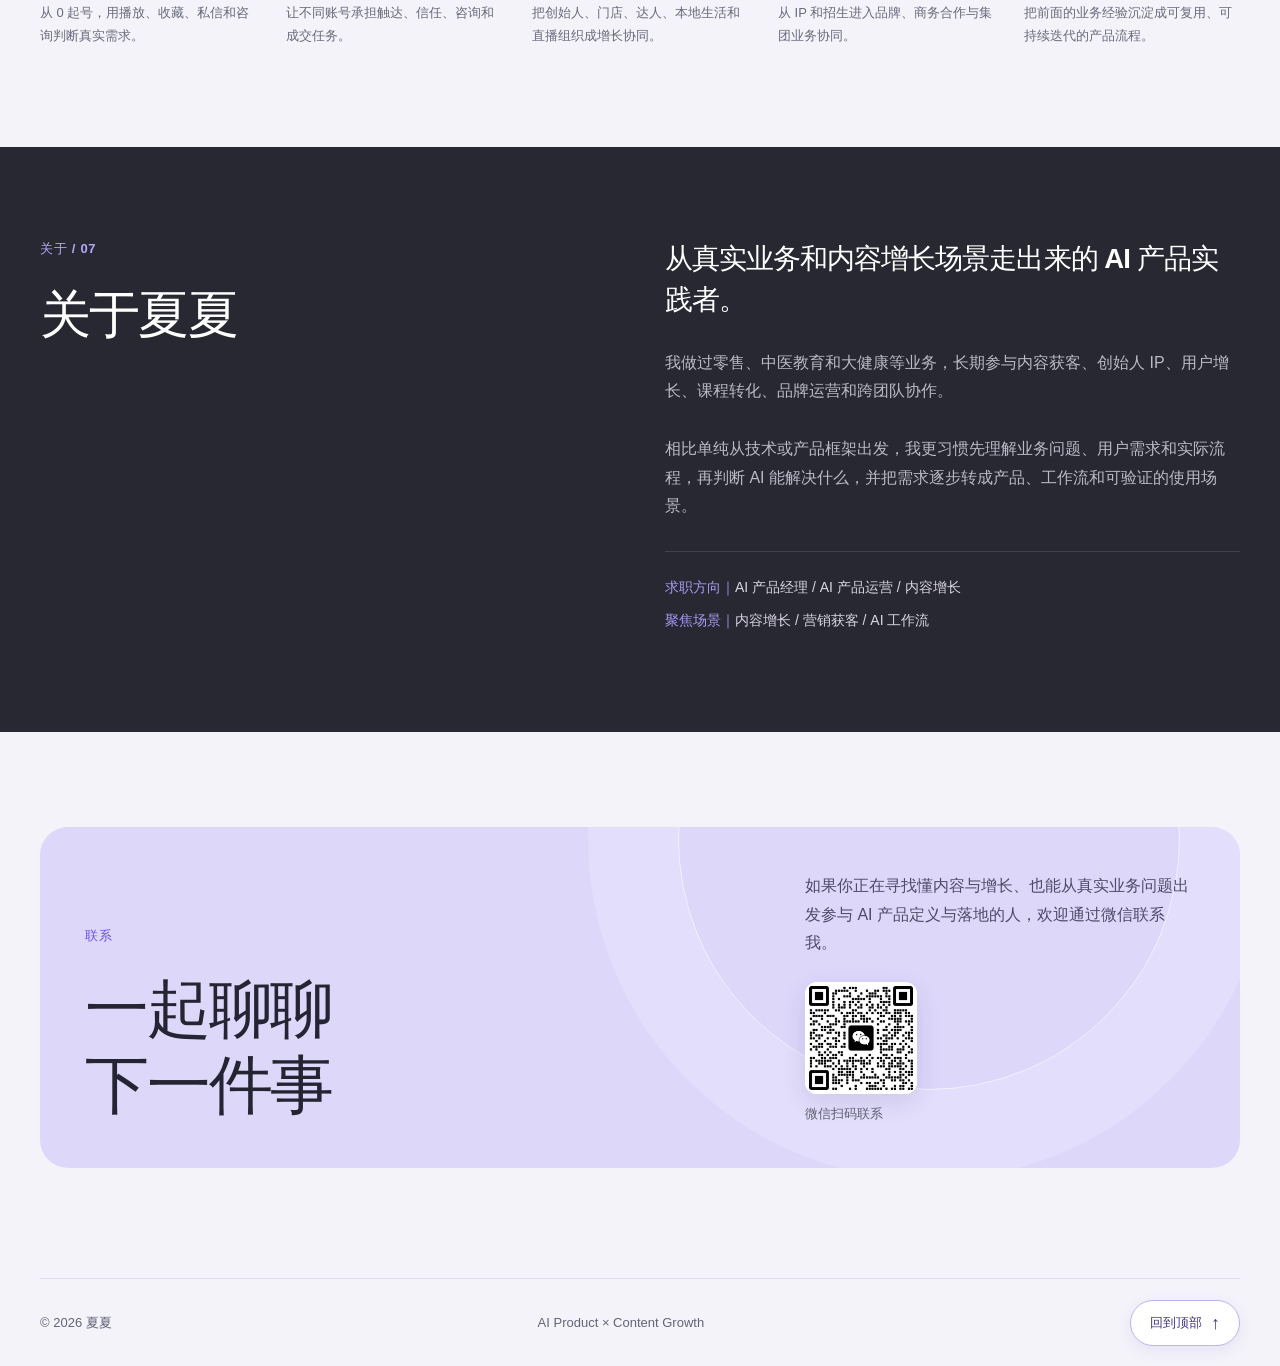
==== commit b85286ef: "revert business asset wording to previous version" ====
--- a/index.html
+++ b/index.html
@@ -30,7 +30,7 @@
   <header class="site-header"><a class="brand" href="index.html" aria-label="返回首页"><span class="brand-symbol">夏</span><span class="brand-home"><svg viewBox="0 0 24 24" aria-hidden="true" focusable="false"><path d="m3.5 10 8.5-7 8.5 7v10.5h-6v-6h-5v6h-6z"/></svg><span>首页</span></span></a><button class="menu-toggle" aria-expanded="false" aria-controls="site-nav" aria-label="打开导航"><span></span><span></span></button><nav id="site-nav" class="site-nav" aria-label="主导航"><a href="index.html#work">当前项目</a><a href="index.html#more">更多案例</a><a href="index.html#about">关于我</a></nav><a class="header-cta" href="index.html#contact">联系与合作 ↗</a></header>
   <main>
     <section class="hero wrap"><div class="hero-content"><p class="eyebrow"><span class="signal-dot"></span> AI PRODUCT × CONTENT GROWTH</p><h1 id="hero-title">把业务问题<br><em>做成产品</em>，<br>把内容策略<br><em>落到行动</em>。</h1><p class="hero-lede">你好，我是夏夏。过去，我在品牌、IP、内容与增长现场解决业务问题；现在，我把这些经验转化为 AI 产品和工作流程。希望继续参与有真实业务场景的 AI 产品实践。</p><div class="hero-actions"><a class="button button-dark" href="#work">查看案例 <span aria-hidden="true">↘</span></a><a class="hero-secondary" href="#about">认识夏夏 <span class="hero-secondary-icon" aria-hidden="true">↗</span></a></div><div class="hero-tags"><span>AI 产品</span><span>内容增长</span><span>营销获客</span></div></div><div class="hero-art" aria-label="夏夏作品集视觉图形"><div class="art-topline"><span>XX / PORTFOLIO 2026</span><span>01 — 05</span></div><div class="orbit orbit-one"></div><div class="orbit orbit-two"></div><div class="hero-monogram">X</div><div class="art-bottom"><span>真实业务<br>AI 产品实践</span><span class="art-year">2026</span></div></div></section>
-    <section id="work" class="section wrap" aria-labelledby="work-title"><div class="section-head"><div><p class="eyebrow">当前项目 / 01</p><h2 id="work-title">目前正在做的</h2></div><p>把真实业务、内容获客方法和 AI 工作流做成可持续使用的产品。</p></div><a class="feature-card ai-card v2-featured" href="ai-workbench.html"><div class="feature-copy"><div class="case-kicker"><span class="case-kicker-number" aria-hidden="true">01</span><span class="case-kicker-text">AI 产品 · 内容增长 · 业务落地</span></div><span class="case-status"><span class="signal-dot"></span> 0→1 产品实践，持续迭代</span><h3>夏夏 AI 内容<br>获客系统</h3><p><strong>面向一人公司和小企业，把分散的业务知识、素材、方法和数据沉淀为可复用资产，并连接选题、内容生产与反馈复盘。</strong> 以“方法 + AI 工作台 + 项目搭建 + 共创陪跑”推进首期产品与服务验证。</p><div class="feature-footer"><span class="pill">内容获客</span><span class="pill">业务资产</span><span class="pill">AI 工作流</span></div><div class="feature-card-action">查看项目案例 <span class="round-arrow" aria-hidden="true">↗</span></div></div><div class="feature-visual v2-shot-visual"><figure class="workbench-shot"><div class="shot-crop"><img src="assets/workbench-today-user-capture.png" alt="夏夏 AI 内容获客系统工作台真实界面" loading="eager"></div></figure></div></a></section>
+    <section id="work" class="section wrap" aria-labelledby="work-title"><div class="section-head"><div><p class="eyebrow">当前项目 / 01</p><h2 id="work-title">目前正在做的</h2></div><p>把真实业务、内容获客方法和 AI 工作流做成可持续使用的产品。</p></div><a class="feature-card ai-card v2-featured" href="ai-workbench.html"><div class="feature-copy"><div class="case-kicker"><span class="case-kicker-number" aria-hidden="true">01</span><span class="case-kicker-text">AI 产品 · 内容增长 · 业务落地</span></div><span class="case-status"><span class="signal-dot"></span> 0→1 产品实践，持续迭代</span><h3>夏夏 AI 内容<br>获客系统</h3><p><strong>面向一人公司和小企业，把业务知识、获客方法、选题、内容生产与反馈复盘放进同一套 AI 工作流。</strong> 以“方法 + AI 工作台 + 项目搭建 + 共创陪跑”推进首期产品与服务验证。</p><div class="feature-footer"><span class="pill">内容获客</span><span class="pill">AI 工作流</span><span class="pill">商业试点</span></div><div class="feature-card-action">查看项目案例 <span class="round-arrow" aria-hidden="true">↗</span></div></div><div class="feature-visual v2-shot-visual"><figure class="workbench-shot"><div class="shot-crop"><img src="assets/workbench-today-user-capture.png" alt="夏夏 AI 内容获客系统工作台真实界面" loading="eager"></div></figure></div></a></section>
     <section id="more" class="section wrap" aria-labelledby="more-title"><div class="section-head"><div><p class="eyebrow">更多案例 / 02—05</p><h2 id="more-title">更多案例</h2></div><p>来自我实际参与的品牌、IP、内容增长与课程项目。</p></div><div class="home-cases-grid"><a class="related-case" href="lishizhen.html"><div class="case-kicker"><span class="case-kicker-number" aria-hidden="true">02</span><span class="case-kicker-text">中医教育与大健康</span></div><h3>李时珍项目</h3><span class="home-case-type">创始人 IP · 招生获客 · 品牌与商务</span><p class="home-case-desc">从创始人 IP 与招生获客出发，进一步延伸到集团品牌运营、IP 商务合作与对外表达。</p><div><span>查看项目案例</span><b aria-hidden="true">↗</b></div></a><a class="related-case" href="huipincang.html"><div class="case-kicker"><span class="case-kicker-number" aria-hidden="true">03</span><span class="case-kicker-text">仓储式奥莱</span></div><h3>荟品仓</h3><span class="home-case-type">创始人 IP · 内容增长 · 本地生活</span><p class="home-case-desc">把创始人 IP、门店内容、本地生活与直播等业务场景组织成持续增长的新媒体体系。</p><div><span>查看项目案例</span><b aria-hidden="true">↗</b></div></a><a class="related-case" href="tcm-beauty.html"><div class="case-kicker"><span class="case-kicker-number" aria-hidden="true">04</span><span class="case-kicker-text">中医教育</span></div><h3>中医美容</h3><span class="home-case-type">小红书获客 · 课程转化</span><p class="home-case-desc">围绕中医美容课程搭建小红书获客链路，从账号分工、内容生产到咨询与课程转化。</p><div><span>查看项目案例</span><b aria-hidden="true">↗</b></div></a><a class="related-case" href="wellness-ip.html"><div class="case-kicker"><span class="case-kicker-number" aria-hidden="true">05</span><span class="case-kicker-text">个人内容账号</span></div><h3>夏夏个人养生 IP</h3><span class="home-case-type">食养内容 · 用户增长</span><p class="home-case-desc">从 0 起号，用食养内容持续验证选题、表达、用户反馈和真实需求。</p><div><span>查看项目案例</span><b aria-hidden="true">↗</b></div></a></div></section>
     <section id="growth" class="section wrap capability-section" aria-labelledby="growth-title"><div class="section-head capability-head"><div><p class="eyebrow">能力递进 / 06</p><h2 id="growth-title">这些经历，最后汇成了什么</h2></div><p>我不是从内容岗位突然转向 AI，而是在真实业务中逐步积累用户理解、增长、获客和业务协同能力，最后把这些经验转成产品与工作流。</p></div><div class="capability-path" aria-label="从真实业务到 AI 产品的能力递进"><a class="capability-step" href="wellness-ip.html"><span class="capability-index">01</span><strong>用户需求验证</strong><span class="capability-case">个人养生 IP</span><p>从 0 起号，用播放、收藏、私信和咨询判断真实需求。</p></a><a class="capability-step" href="tcm-beauty.html"><span class="capability-index">02</span><strong>内容获客与转化</strong><span class="capability-case">中医美容</span><p>让不同账号承担触达、信任、咨询和成交任务。</p></a><a class="capability-step" href="huipincang.html"><span class="capability-index">03</span><strong>复杂业务增长</strong><span class="capability-case">荟品仓</span><p>把创始人、门店、达人、本地生活和直播组织成增长协同。</p></a><a class="capability-step" href="lishizhen.html"><span class="capability-index">04</span><strong>品牌与业务协同</strong><span class="capability-case">李时珍项目</span><p>从 IP 和招生进入品牌、商务合作与集团业务协同。</p></a><a class="capability-step is-current" href="ai-workbench.html"><span class="capability-index">05</span><strong>产品化与 AI 工作流</strong><span class="capability-case">AI 内容获客系统</span><p>把前面的业务经验沉淀成可复用、可持续迭代的产品流程。</p></a></div></section>
     <section id="about" class="section about-section"><div class="wrap about-grid"><div><p class="eyebrow">关于 / 07</p><h2>关于夏夏</h2></div><div class="about-copy"><p class="about-large">从真实业务和内容增长场景走出来的 AI 产品实践者。</p><p>我做过零售、中医教育和大健康等业务，长期参与内容获客、创始人 IP、用户增长、课程转化、品牌运营和跨团队协作。</p><p>相比单纯从技术或产品框架出发，我更习惯先理解业务问题、用户需求和实际流程，再判断 AI 能解决什么，并把需求逐步转成产品、工作流和可验证的使用场景。</p><div class="about-focus"><p><span>求职方向｜</span>AI 产品经理 / AI 产品运营 / 内容增长</p><p><span>聚焦场景｜</span>内容增长 / 营销获客 / AI 工作流</p></div></div></div></section>
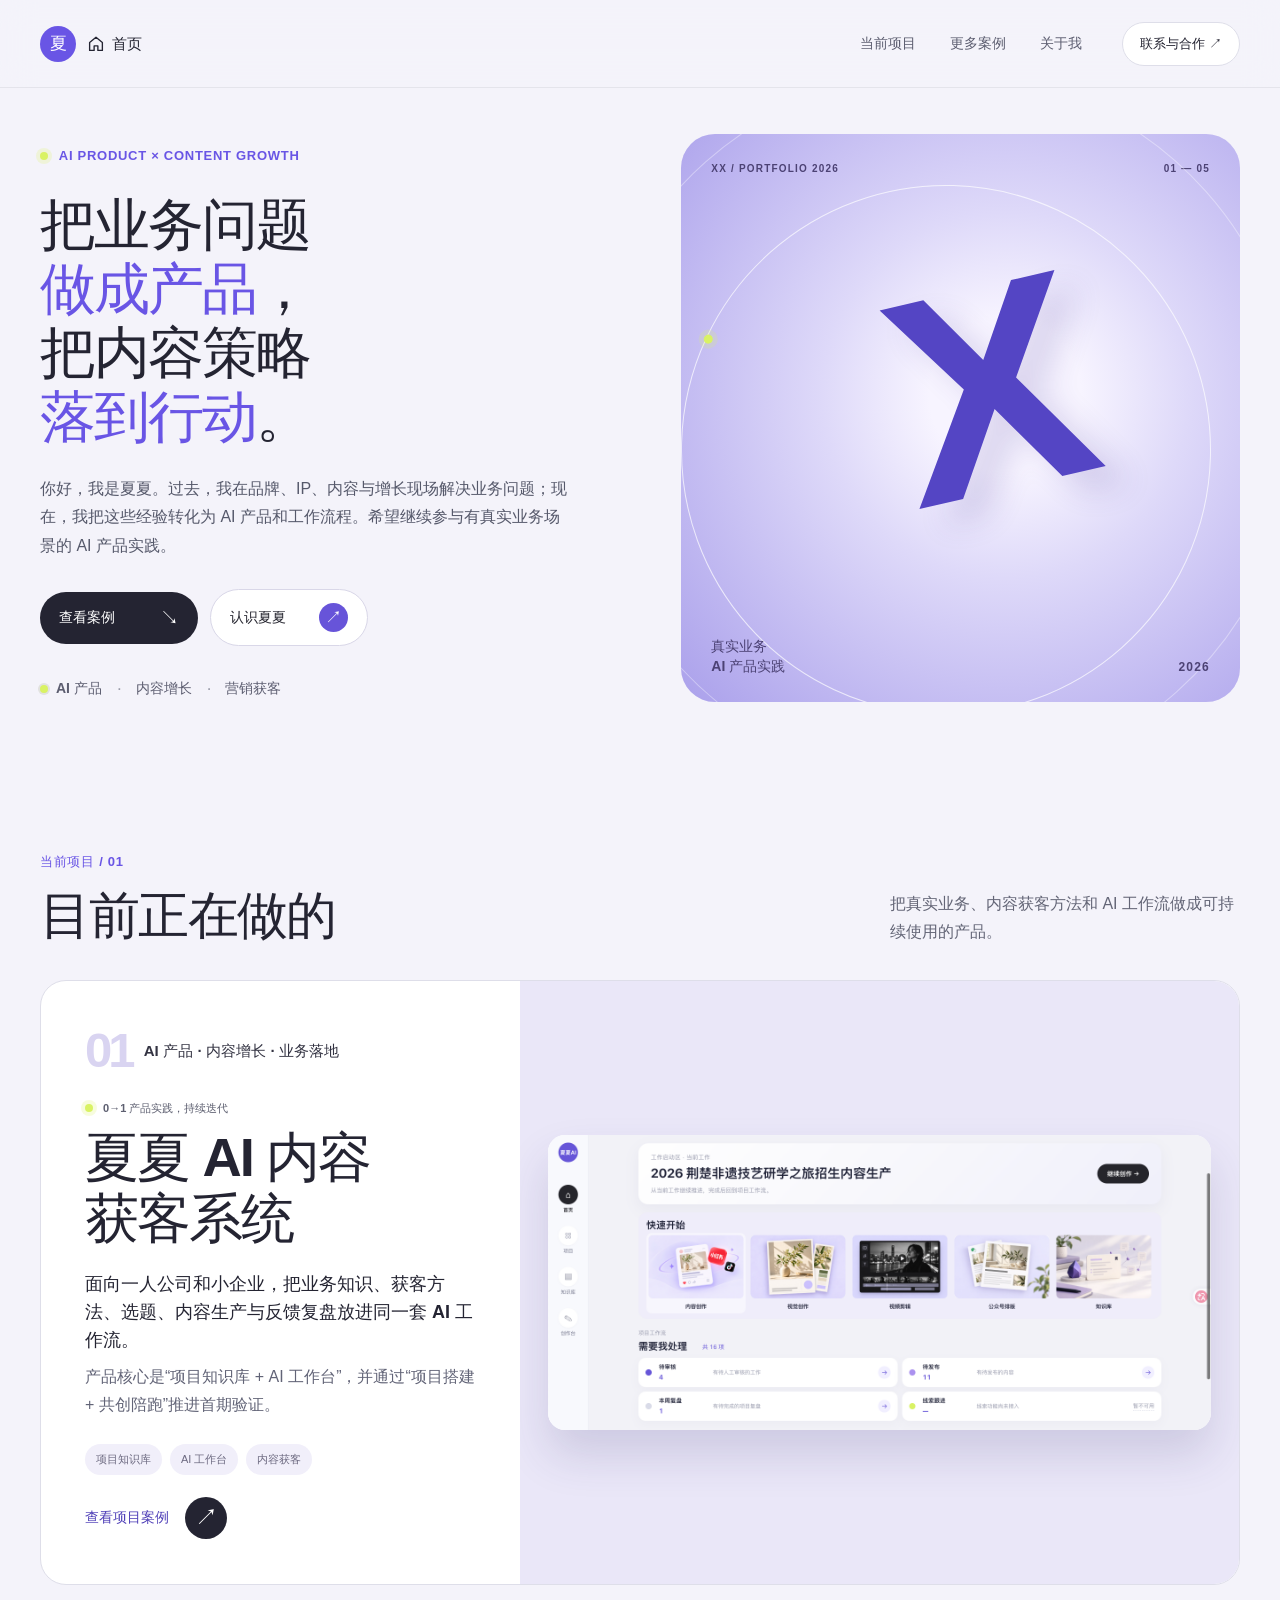
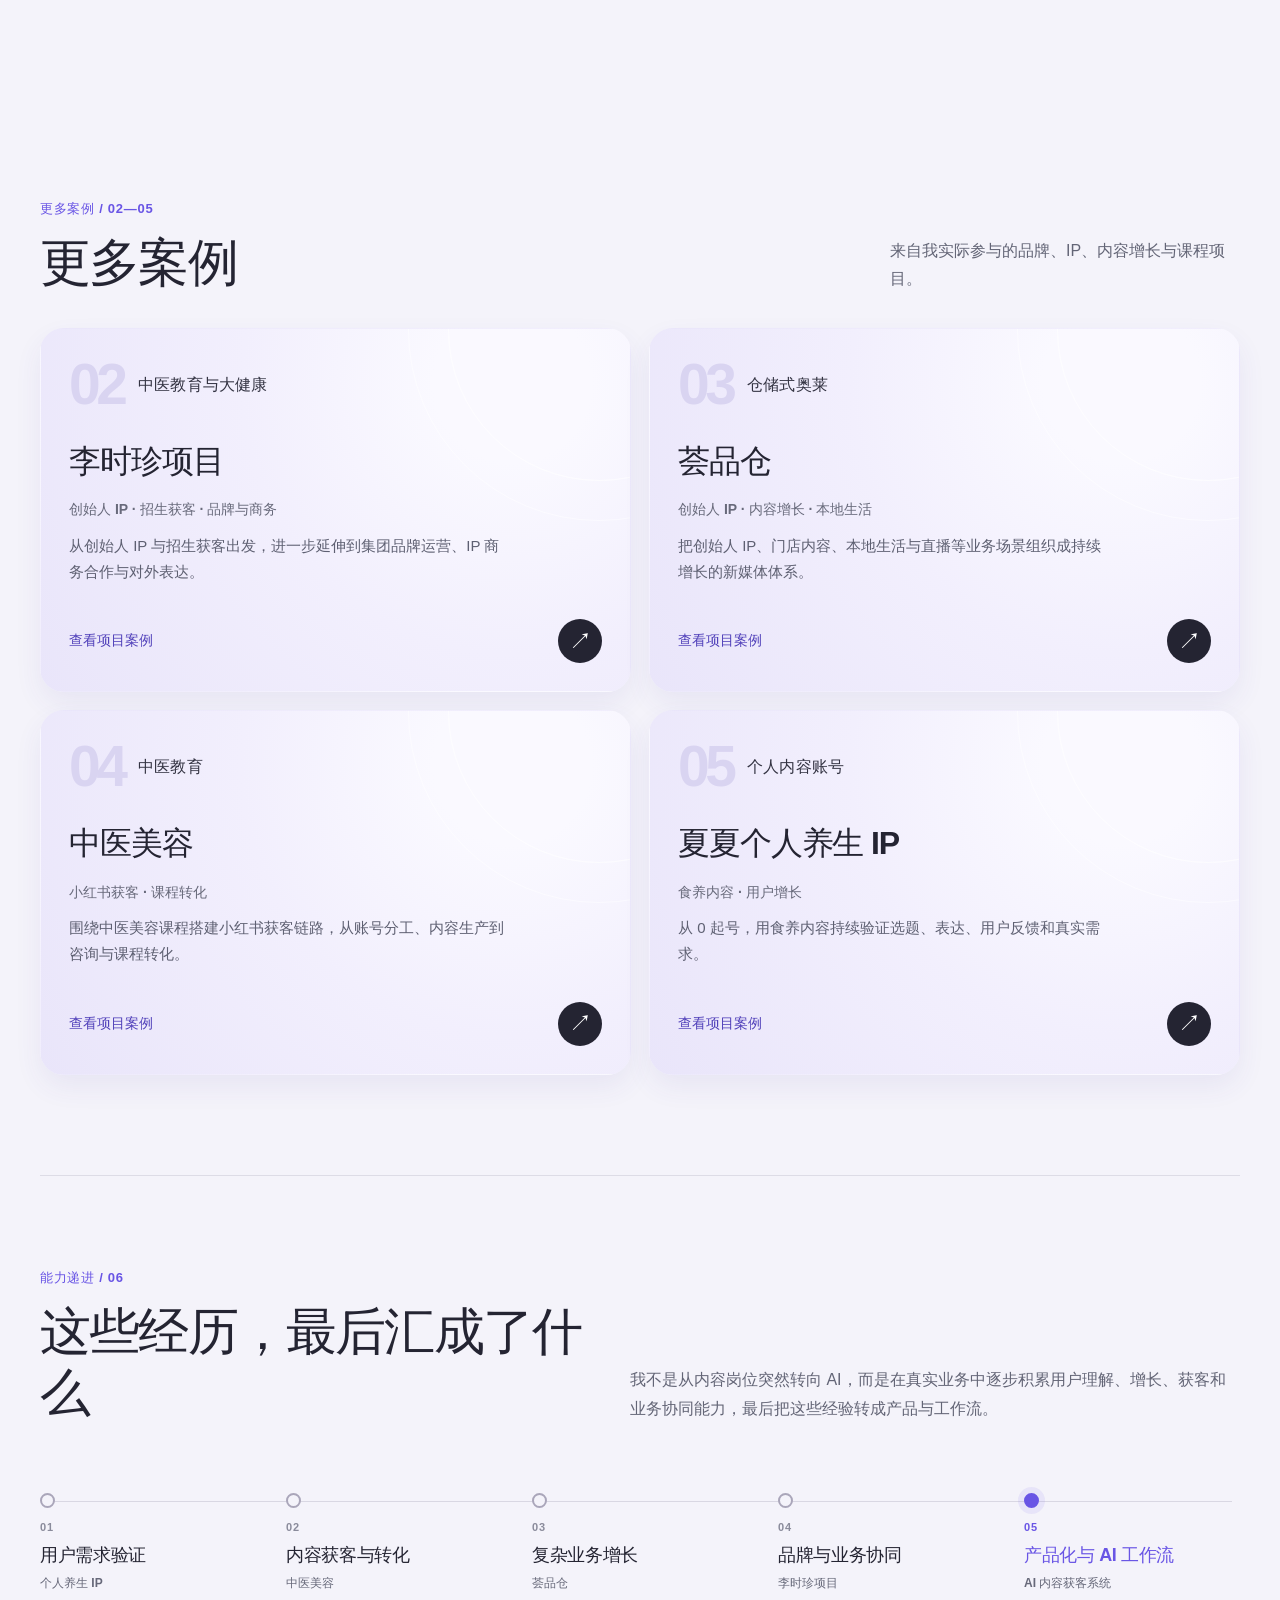
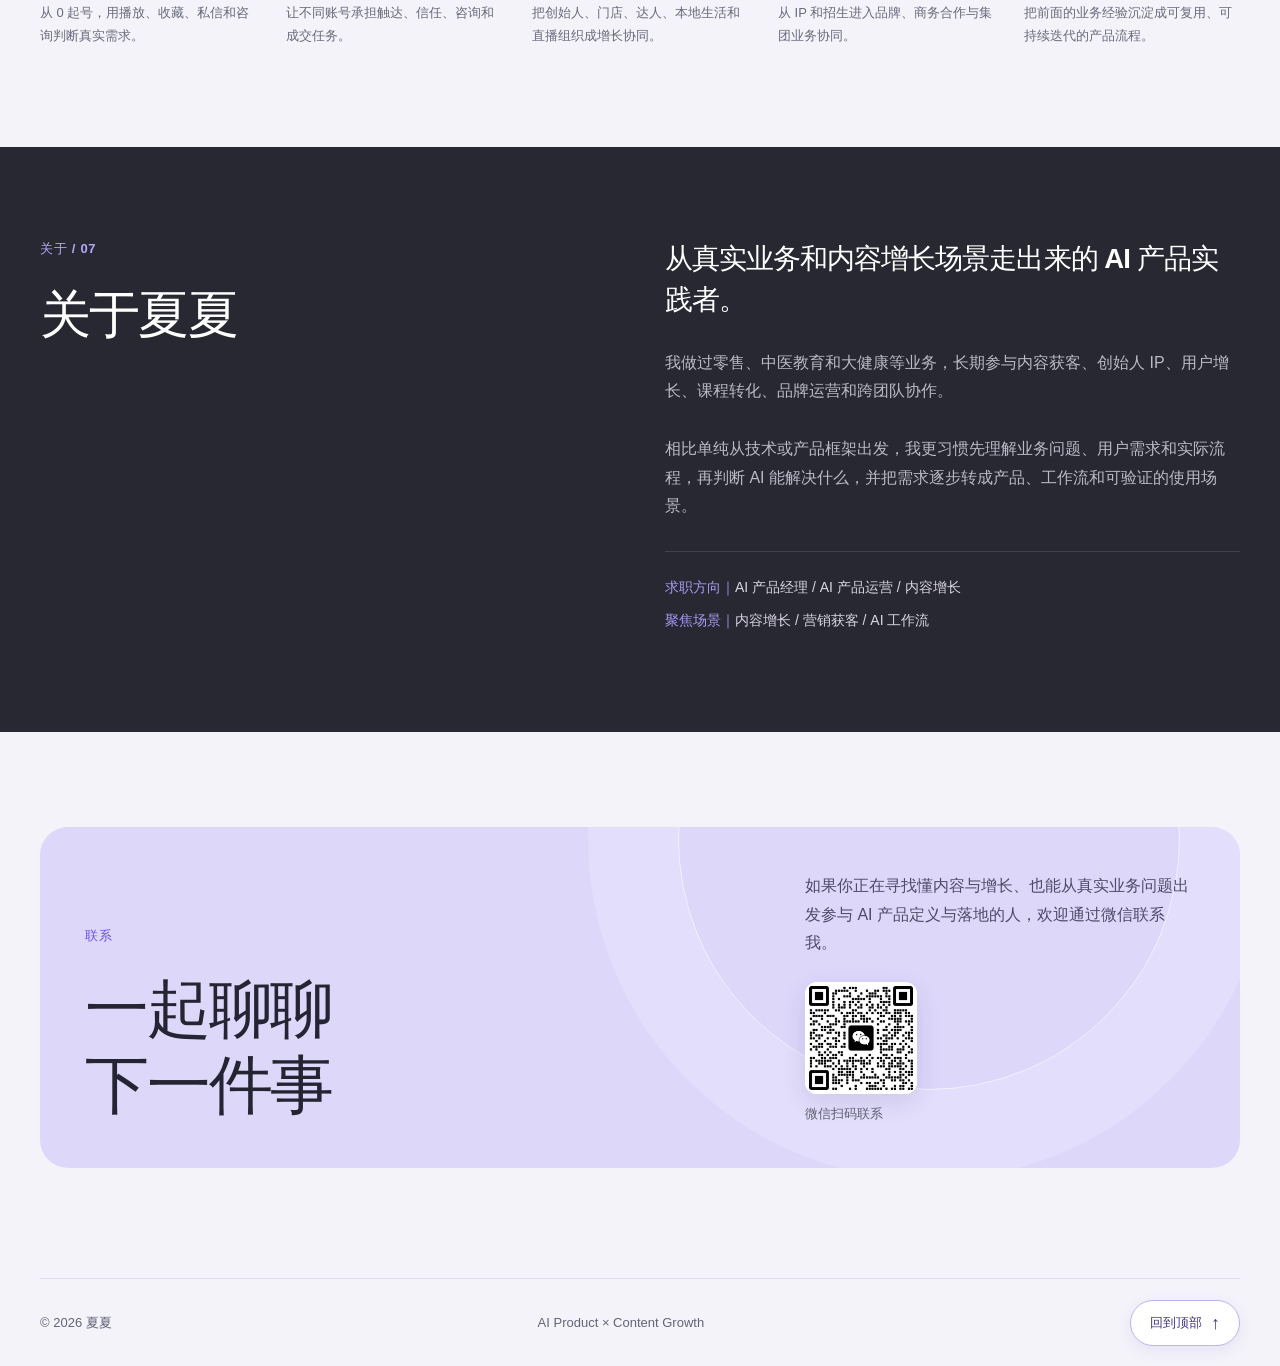
==== commit d27078e3: "align homepage AI product structure" ====
--- a/index.html
+++ b/index.html
@@ -30,7 +30,7 @@
   <header class="site-header"><a class="brand" href="index.html" aria-label="返回首页"><span class="brand-symbol">夏</span><span class="brand-home"><svg viewBox="0 0 24 24" aria-hidden="true" focusable="false"><path d="m3.5 10 8.5-7 8.5 7v10.5h-6v-6h-5v6h-6z"/></svg><span>首页</span></span></a><button class="menu-toggle" aria-expanded="false" aria-controls="site-nav" aria-label="打开导航"><span></span><span></span></button><nav id="site-nav" class="site-nav" aria-label="主导航"><a href="index.html#work">当前项目</a><a href="index.html#more">更多案例</a><a href="index.html#about">关于我</a></nav><a class="header-cta" href="index.html#contact">联系与合作 ↗</a></header>
   <main>
     <section class="hero wrap"><div class="hero-content"><p class="eyebrow"><span class="signal-dot"></span> AI PRODUCT × CONTENT GROWTH</p><h1 id="hero-title">把业务问题<br><em>做成产品</em>，<br>把内容策略<br><em>落到行动</em>。</h1><p class="hero-lede">你好，我是夏夏。过去，我在品牌、IP、内容与增长现场解决业务问题；现在，我把这些经验转化为 AI 产品和工作流程。希望继续参与有真实业务场景的 AI 产品实践。</p><div class="hero-actions"><a class="button button-dark" href="#work">查看案例 <span aria-hidden="true">↘</span></a><a class="hero-secondary" href="#about">认识夏夏 <span class="hero-secondary-icon" aria-hidden="true">↗</span></a></div><div class="hero-tags"><span>AI 产品</span><span>内容增长</span><span>营销获客</span></div></div><div class="hero-art" aria-label="夏夏作品集视觉图形"><div class="art-topline"><span>XX / PORTFOLIO 2026</span><span>01 — 05</span></div><div class="orbit orbit-one"></div><div class="orbit orbit-two"></div><div class="hero-monogram">X</div><div class="art-bottom"><span>真实业务<br>AI 产品实践</span><span class="art-year">2026</span></div></div></section>
-    <section id="work" class="section wrap" aria-labelledby="work-title"><div class="section-head"><div><p class="eyebrow">当前项目 / 01</p><h2 id="work-title">目前正在做的</h2></div><p>把真实业务、内容获客方法和 AI 工作流做成可持续使用的产品。</p></div><a class="feature-card ai-card v2-featured" href="ai-workbench.html"><div class="feature-copy"><div class="case-kicker"><span class="case-kicker-number" aria-hidden="true">01</span><span class="case-kicker-text">AI 产品 · 内容增长 · 业务落地</span></div><span class="case-status"><span class="signal-dot"></span> 0→1 产品实践，持续迭代</span><h3>夏夏 AI 内容<br>获客系统</h3><p><strong>面向一人公司和小企业，把业务知识、获客方法、选题、内容生产与反馈复盘放进同一套 AI 工作流。</strong> 以“方法 + AI 工作台 + 项目搭建 + 共创陪跑”推进首期产品与服务验证。</p><div class="feature-footer"><span class="pill">内容获客</span><span class="pill">AI 工作流</span><span class="pill">商业试点</span></div><div class="feature-card-action">查看项目案例 <span class="round-arrow" aria-hidden="true">↗</span></div></div><div class="feature-visual v2-shot-visual"><figure class="workbench-shot"><div class="shot-crop"><img src="assets/workbench-today-user-capture.png" alt="夏夏 AI 内容获客系统工作台真实界面" loading="eager"></div></figure></div></a></section>
+    <section id="work" class="section wrap" aria-labelledby="work-title"><div class="section-head"><div><p class="eyebrow">当前项目 / 01</p><h2 id="work-title">目前正在做的</h2></div><p>把真实业务、内容获客方法和 AI 工作流做成可持续使用的产品。</p></div><a class="feature-card ai-card v2-featured" href="ai-workbench.html"><div class="feature-copy"><div class="case-kicker"><span class="case-kicker-number" aria-hidden="true">01</span><span class="case-kicker-text">AI 产品 · 内容增长 · 业务落地</span></div><span class="case-status"><span class="signal-dot"></span> 0→1 产品实践，持续迭代</span><h3>夏夏 AI 内容<br>获客系统</h3><p><strong>面向一人公司和小企业，把业务知识、获客方法、选题、内容生产与反馈复盘放进同一套 AI 工作流。</strong> 产品核心是“项目知识库 + AI 工作台”，并通过“项目搭建 + 共创陪跑”推进首期验证。</p><div class="feature-footer"><span class="pill">项目知识库</span><span class="pill">AI 工作台</span><span class="pill">内容获客</span></div><div class="feature-card-action">查看项目案例 <span class="round-arrow" aria-hidden="true">↗</span></div></div><div class="feature-visual v2-shot-visual"><figure class="workbench-shot"><div class="shot-crop"><img src="assets/workbench-today-user-capture.png" alt="夏夏 AI 内容获客系统工作台真实界面" loading="eager"></div></figure></div></a></section>
     <section id="more" class="section wrap" aria-labelledby="more-title"><div class="section-head"><div><p class="eyebrow">更多案例 / 02—05</p><h2 id="more-title">更多案例</h2></div><p>来自我实际参与的品牌、IP、内容增长与课程项目。</p></div><div class="home-cases-grid"><a class="related-case" href="lishizhen.html"><div class="case-kicker"><span class="case-kicker-number" aria-hidden="true">02</span><span class="case-kicker-text">中医教育与大健康</span></div><h3>李时珍项目</h3><span class="home-case-type">创始人 IP · 招生获客 · 品牌与商务</span><p class="home-case-desc">从创始人 IP 与招生获客出发，进一步延伸到集团品牌运营、IP 商务合作与对外表达。</p><div><span>查看项目案例</span><b aria-hidden="true">↗</b></div></a><a class="related-case" href="huipincang.html"><div class="case-kicker"><span class="case-kicker-number" aria-hidden="true">03</span><span class="case-kicker-text">仓储式奥莱</span></div><h3>荟品仓</h3><span class="home-case-type">创始人 IP · 内容增长 · 本地生活</span><p class="home-case-desc">把创始人 IP、门店内容、本地生活与直播等业务场景组织成持续增长的新媒体体系。</p><div><span>查看项目案例</span><b aria-hidden="true">↗</b></div></a><a class="related-case" href="tcm-beauty.html"><div class="case-kicker"><span class="case-kicker-number" aria-hidden="true">04</span><span class="case-kicker-text">中医教育</span></div><h3>中医美容</h3><span class="home-case-type">小红书获客 · 课程转化</span><p class="home-case-desc">围绕中医美容课程搭建小红书获客链路，从账号分工、内容生产到咨询与课程转化。</p><div><span>查看项目案例</span><b aria-hidden="true">↗</b></div></a><a class="related-case" href="wellness-ip.html"><div class="case-kicker"><span class="case-kicker-number" aria-hidden="true">05</span><span class="case-kicker-text">个人内容账号</span></div><h3>夏夏个人养生 IP</h3><span class="home-case-type">食养内容 · 用户增长</span><p class="home-case-desc">从 0 起号，用食养内容持续验证选题、表达、用户反馈和真实需求。</p><div><span>查看项目案例</span><b aria-hidden="true">↗</b></div></a></div></section>
     <section id="growth" class="section wrap capability-section" aria-labelledby="growth-title"><div class="section-head capability-head"><div><p class="eyebrow">能力递进 / 06</p><h2 id="growth-title">这些经历，最后汇成了什么</h2></div><p>我不是从内容岗位突然转向 AI，而是在真实业务中逐步积累用户理解、增长、获客和业务协同能力，最后把这些经验转成产品与工作流。</p></div><div class="capability-path" aria-label="从真实业务到 AI 产品的能力递进"><a class="capability-step" href="wellness-ip.html"><span class="capability-index">01</span><strong>用户需求验证</strong><span class="capability-case">个人养生 IP</span><p>从 0 起号，用播放、收藏、私信和咨询判断真实需求。</p></a><a class="capability-step" href="tcm-beauty.html"><span class="capability-index">02</span><strong>内容获客与转化</strong><span class="capability-case">中医美容</span><p>让不同账号承担触达、信任、咨询和成交任务。</p></a><a class="capability-step" href="huipincang.html"><span class="capability-index">03</span><strong>复杂业务增长</strong><span class="capability-case">荟品仓</span><p>把创始人、门店、达人、本地生活和直播组织成增长协同。</p></a><a class="capability-step" href="lishizhen.html"><span class="capability-index">04</span><strong>品牌与业务协同</strong><span class="capability-case">李时珍项目</span><p>从 IP 和招生进入品牌、商务合作与集团业务协同。</p></a><a class="capability-step is-current" href="ai-workbench.html"><span class="capability-index">05</span><strong>产品化与 AI 工作流</strong><span class="capability-case">AI 内容获客系统</span><p>把前面的业务经验沉淀成可复用、可持续迭代的产品流程。</p></a></div></section>
     <section id="about" class="section about-section"><div class="wrap about-grid"><div><p class="eyebrow">关于 / 07</p><h2>关于夏夏</h2></div><div class="about-copy"><p class="about-large">从真实业务和内容增长场景走出来的 AI 产品实践者。</p><p>我做过零售、中医教育和大健康等业务，长期参与内容获客、创始人 IP、用户增长、课程转化、品牌运营和跨团队协作。</p><p>相比单纯从技术或产品框架出发，我更习惯先理解业务问题、用户需求和实际流程，再判断 AI 能解决什么，并把需求逐步转成产品、工作流和可验证的使用场景。</p><div class="about-focus"><p><span>求职方向｜</span>AI 产品经理 / AI 产品运营 / 内容增长</p><p><span>聚焦场景｜</span>内容增长 / 营销获客 / AI 工作流</p></div></div></div></section>
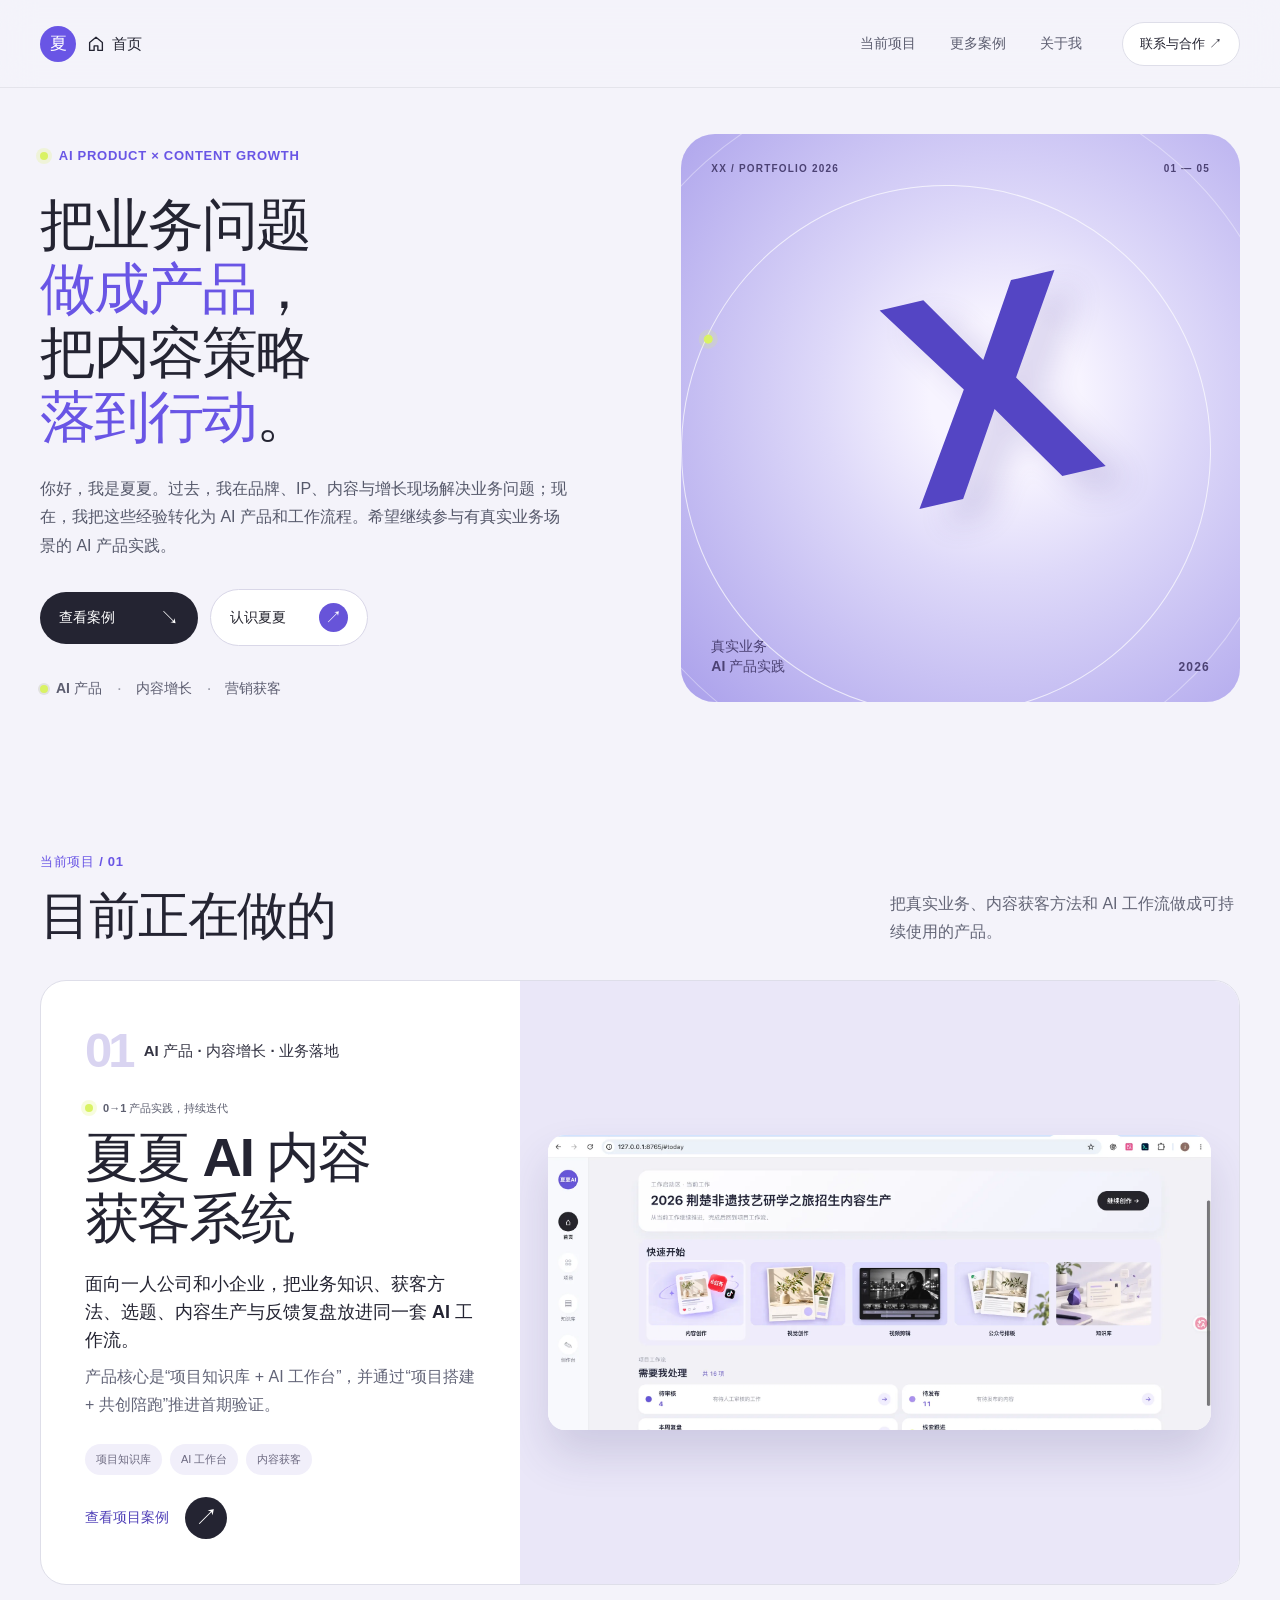
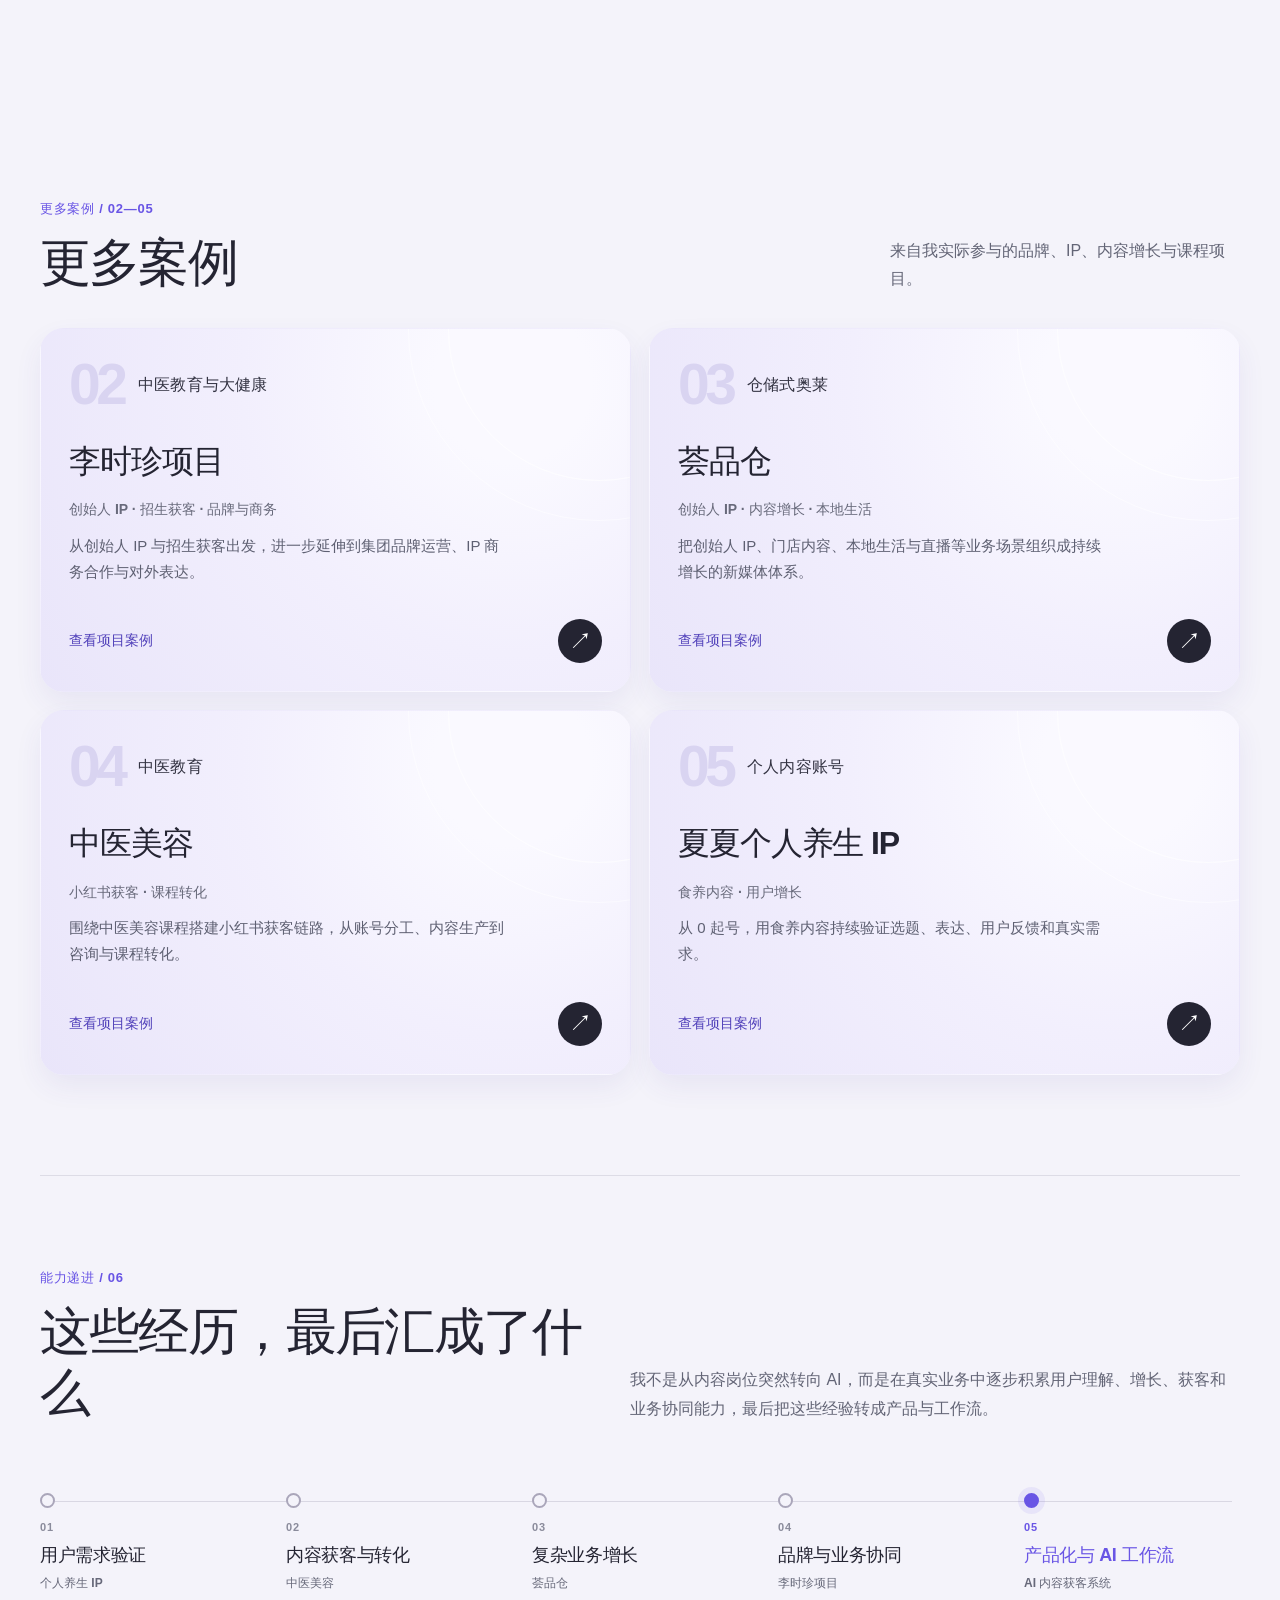
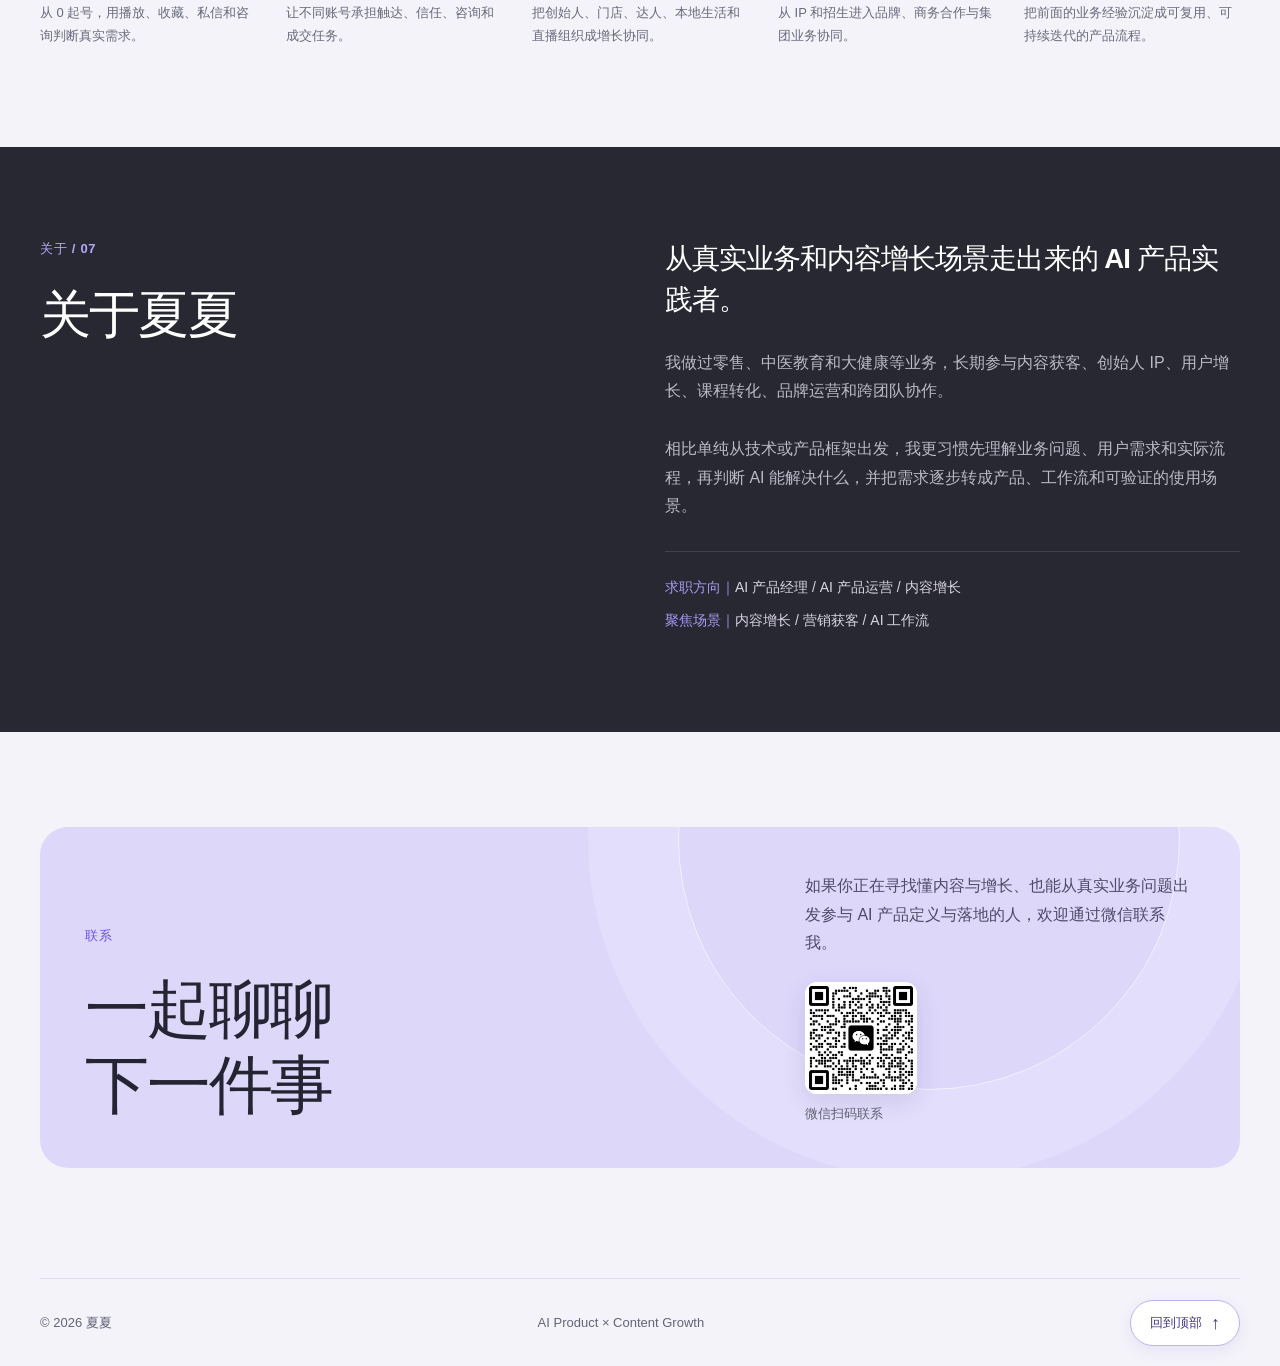
==== commit 3cd26fba: "fix mobile validation gallery and optimize workbench image" ====
--- a/index.html
+++ b/index.html
@@ -11,7 +11,7 @@
   <meta property="og:title" content="夏夏｜AI Product × Content Growth">
   <meta property="og:description" content="从真实业务与内容增长走向 AI 产品实践。">
   <meta property="og:url" content="https://xiajiangmin.github.io/portfolio-site/">
-  <meta property="og:image" content="https://xiajiangmin.github.io/portfolio-site/assets/workbench-today-user-capture.png">
+  <meta property="og:image" content="https://xiajiangmin.github.io/portfolio-site/assets/workbench-today-user-capture.webp">
   <meta name="twitter:card" content="summary_large_image">
   <link rel="canonical" href="https://xiajiangmin.github.io/portfolio-site/">
   <link rel="icon" href="favicon.svg" type="image/svg+xml">
@@ -30,7 +30,7 @@
   <header class="site-header"><a class="brand" href="index.html" aria-label="返回首页"><span class="brand-symbol">夏</span><span class="brand-home"><svg viewBox="0 0 24 24" aria-hidden="true" focusable="false"><path d="m3.5 10 8.5-7 8.5 7v10.5h-6v-6h-5v6h-6z"/></svg><span>首页</span></span></a><button class="menu-toggle" aria-expanded="false" aria-controls="site-nav" aria-label="打开导航"><span></span><span></span></button><nav id="site-nav" class="site-nav" aria-label="主导航"><a href="index.html#work">当前项目</a><a href="index.html#more">更多案例</a><a href="index.html#about">关于我</a></nav><a class="header-cta" href="index.html#contact">联系与合作 ↗</a></header>
   <main>
     <section class="hero wrap"><div class="hero-content"><p class="eyebrow"><span class="signal-dot"></span> AI PRODUCT × CONTENT GROWTH</p><h1 id="hero-title">把业务问题<br><em>做成产品</em>，<br>把内容策略<br><em>落到行动</em>。</h1><p class="hero-lede">你好，我是夏夏。过去，我在品牌、IP、内容与增长现场解决业务问题；现在，我把这些经验转化为 AI 产品和工作流程。希望继续参与有真实业务场景的 AI 产品实践。</p><div class="hero-actions"><a class="button button-dark" href="#work">查看案例 <span aria-hidden="true">↘</span></a><a class="hero-secondary" href="#about">认识夏夏 <span class="hero-secondary-icon" aria-hidden="true">↗</span></a></div><div class="hero-tags"><span>AI 产品</span><span>内容增长</span><span>营销获客</span></div></div><div class="hero-art" aria-label="夏夏作品集视觉图形"><div class="art-topline"><span>XX / PORTFOLIO 2026</span><span>01 — 05</span></div><div class="orbit orbit-one"></div><div class="orbit orbit-two"></div><div class="hero-monogram">X</div><div class="art-bottom"><span>真实业务<br>AI 产品实践</span><span class="art-year">2026</span></div></div></section>
-    <section id="work" class="section wrap" aria-labelledby="work-title"><div class="section-head"><div><p class="eyebrow">当前项目 / 01</p><h2 id="work-title">目前正在做的</h2></div><p>把真实业务、内容获客方法和 AI 工作流做成可持续使用的产品。</p></div><a class="feature-card ai-card v2-featured" href="ai-workbench.html"><div class="feature-copy"><div class="case-kicker"><span class="case-kicker-number" aria-hidden="true">01</span><span class="case-kicker-text">AI 产品 · 内容增长 · 业务落地</span></div><span class="case-status"><span class="signal-dot"></span> 0→1 产品实践，持续迭代</span><h3>夏夏 AI 内容<br>获客系统</h3><p><strong>面向一人公司和小企业，把业务知识、获客方法、选题、内容生产与反馈复盘放进同一套 AI 工作流。</strong> 产品核心是“项目知识库 + AI 工作台”，并通过“项目搭建 + 共创陪跑”推进首期验证。</p><div class="feature-footer"><span class="pill">项目知识库</span><span class="pill">AI 工作台</span><span class="pill">内容获客</span></div><div class="feature-card-action">查看项目案例 <span class="round-arrow" aria-hidden="true">↗</span></div></div><div class="feature-visual v2-shot-visual"><figure class="workbench-shot"><div class="shot-crop"><img src="assets/workbench-today-user-capture.png" alt="夏夏 AI 内容获客系统工作台真实界面" loading="eager"></div></figure></div></a></section>
+    <section id="work" class="section wrap" aria-labelledby="work-title"><div class="section-head"><div><p class="eyebrow">当前项目 / 01</p><h2 id="work-title">目前正在做的</h2></div><p>把真实业务、内容获客方法和 AI 工作流做成可持续使用的产品。</p></div><a class="feature-card ai-card v2-featured" href="ai-workbench.html"><div class="feature-copy"><div class="case-kicker"><span class="case-kicker-number" aria-hidden="true">01</span><span class="case-kicker-text">AI 产品 · 内容增长 · 业务落地</span></div><span class="case-status"><span class="signal-dot"></span> 0→1 产品实践，持续迭代</span><h3>夏夏 AI 内容<br>获客系统</h3><p><strong>面向一人公司和小企业，把业务知识、获客方法、选题、内容生产与反馈复盘放进同一套 AI 工作流。</strong> 产品核心是“项目知识库 + AI 工作台”，并通过“项目搭建 + 共创陪跑”推进首期验证。</p><div class="feature-footer"><span class="pill">项目知识库</span><span class="pill">AI 工作台</span><span class="pill">内容获客</span></div><div class="feature-card-action">查看项目案例 <span class="round-arrow" aria-hidden="true">↗</span></div></div><div class="feature-visual v2-shot-visual"><figure class="workbench-shot"><div class="shot-crop"><img src="assets/workbench-today-user-capture.webp" alt="夏夏 AI 内容获客系统工作台真实界面" loading="eager"></div></figure></div></a></section>
     <section id="more" class="section wrap" aria-labelledby="more-title"><div class="section-head"><div><p class="eyebrow">更多案例 / 02—05</p><h2 id="more-title">更多案例</h2></div><p>来自我实际参与的品牌、IP、内容增长与课程项目。</p></div><div class="home-cases-grid"><a class="related-case" href="lishizhen.html"><div class="case-kicker"><span class="case-kicker-number" aria-hidden="true">02</span><span class="case-kicker-text">中医教育与大健康</span></div><h3>李时珍项目</h3><span class="home-case-type">创始人 IP · 招生获客 · 品牌与商务</span><p class="home-case-desc">从创始人 IP 与招生获客出发，进一步延伸到集团品牌运营、IP 商务合作与对外表达。</p><div><span>查看项目案例</span><b aria-hidden="true">↗</b></div></a><a class="related-case" href="huipincang.html"><div class="case-kicker"><span class="case-kicker-number" aria-hidden="true">03</span><span class="case-kicker-text">仓储式奥莱</span></div><h3>荟品仓</h3><span class="home-case-type">创始人 IP · 内容增长 · 本地生活</span><p class="home-case-desc">把创始人 IP、门店内容、本地生活与直播等业务场景组织成持续增长的新媒体体系。</p><div><span>查看项目案例</span><b aria-hidden="true">↗</b></div></a><a class="related-case" href="tcm-beauty.html"><div class="case-kicker"><span class="case-kicker-number" aria-hidden="true">04</span><span class="case-kicker-text">中医教育</span></div><h3>中医美容</h3><span class="home-case-type">小红书获客 · 课程转化</span><p class="home-case-desc">围绕中医美容课程搭建小红书获客链路，从账号分工、内容生产到咨询与课程转化。</p><div><span>查看项目案例</span><b aria-hidden="true">↗</b></div></a><a class="related-case" href="wellness-ip.html"><div class="case-kicker"><span class="case-kicker-number" aria-hidden="true">05</span><span class="case-kicker-text">个人内容账号</span></div><h3>夏夏个人养生 IP</h3><span class="home-case-type">食养内容 · 用户增长</span><p class="home-case-desc">从 0 起号，用食养内容持续验证选题、表达、用户反馈和真实需求。</p><div><span>查看项目案例</span><b aria-hidden="true">↗</b></div></a></div></section>
     <section id="growth" class="section wrap capability-section" aria-labelledby="growth-title"><div class="section-head capability-head"><div><p class="eyebrow">能力递进 / 06</p><h2 id="growth-title">这些经历，最后汇成了什么</h2></div><p>我不是从内容岗位突然转向 AI，而是在真实业务中逐步积累用户理解、增长、获客和业务协同能力，最后把这些经验转成产品与工作流。</p></div><div class="capability-path" aria-label="从真实业务到 AI 产品的能力递进"><a class="capability-step" href="wellness-ip.html"><span class="capability-index">01</span><strong>用户需求验证</strong><span class="capability-case">个人养生 IP</span><p>从 0 起号，用播放、收藏、私信和咨询判断真实需求。</p></a><a class="capability-step" href="tcm-beauty.html"><span class="capability-index">02</span><strong>内容获客与转化</strong><span class="capability-case">中医美容</span><p>让不同账号承担触达、信任、咨询和成交任务。</p></a><a class="capability-step" href="huipincang.html"><span class="capability-index">03</span><strong>复杂业务增长</strong><span class="capability-case">荟品仓</span><p>把创始人、门店、达人、本地生活和直播组织成增长协同。</p></a><a class="capability-step" href="lishizhen.html"><span class="capability-index">04</span><strong>品牌与业务协同</strong><span class="capability-case">李时珍项目</span><p>从 IP 和招生进入品牌、商务合作与集团业务协同。</p></a><a class="capability-step is-current" href="ai-workbench.html"><span class="capability-index">05</span><strong>产品化与 AI 工作流</strong><span class="capability-case">AI 内容获客系统</span><p>把前面的业务经验沉淀成可复用、可持续迭代的产品流程。</p></a></div></section>
     <section id="about" class="section about-section"><div class="wrap about-grid"><div><p class="eyebrow">关于 / 07</p><h2>关于夏夏</h2></div><div class="about-copy"><p class="about-large">从真实业务和内容增长场景走出来的 AI 产品实践者。</p><p>我做过零售、中医教育和大健康等业务，长期参与内容获客、创始人 IP、用户增长、课程转化、品牌运营和跨团队协作。</p><p>相比单纯从技术或产品框架出发，我更习惯先理解业务问题、用户需求和实际流程，再判断 AI 能解决什么，并把需求逐步转成产品、工作流和可验证的使用场景。</p><div class="about-focus"><p><span>求职方向｜</span>AI 产品经理 / AI 产品运营 / 内容增长</p><p><span>聚焦场景｜</span>内容增长 / 营销获客 / AI 工作流</p></div></div></div></section>
--- a/styles.css
+++ b/styles.css
@@ -77,7 +77,7 @@
 #evidence-title{scroll-margin-top:125px}
 
 /* V2 content hierarchy; retains the original palette and component language. */
-.resume-placeholder{display:inline-flex;flex-direction:column;gap:2px;padding:13px 0;border-bottom:1px solid #a3a0b3;color:#55566a;font-size:14px;font-weight:700;cursor:default}.resume-placeholder small{font-size:11px;font-weight:500;color:#77798d}.hero-lede{max-width:530px}.v2-featured{min-height:545px;grid-template-columns:40% 60%}.v2-featured .feature-copy>p strong{display:block;color:var(--ink);font-size:18px;line-height:1.5;margin-bottom:8px}.v2-shot-visual{background:#eae7f8;padding:28px;display:grid;place-items:center}.workbench-shot{margin:0;min-width:0}.shot-crop{width:100%;aspect-ratio:2.25;overflow:hidden;border-radius:17px;background:#fff;box-shadow:0 14px 36px rgba(48,41,91,.12)}.shot-crop img{display:block;width:100%;height:auto;transform:translateY(-11.5%)}.workbench-shot figcaption{font-size:11px;color:#626478;line-height:1.65;margin:12px 2px 0}.v2-shot-visual .workbench-shot{width:100%;transform:rotate(-2deg)}.v2-shot-visual .shot-crop{box-shadow:0 25px 45px rgba(56,47,112,.16)}.featured-thesis{display:grid;grid-template-columns:115px 1fr 140px 1fr;gap:15px;padding:23px 28px;background:#fff;border:1px solid var(--line);border-radius:20px;align-items:start}.featured-thesis span{font-size:11px;font-weight:800;color:var(--violet);letter-spacing:.1em}.featured-thesis p{font-size:14px;line-height:1.7;color:#5d5e71;margin:0}.selected-work{padding-top:55px}.v2-work-grid{display:grid;grid-template-columns:repeat(2,minmax(0,1fr));gap:18px}.v2-work-grid .related-case{margin:0}.more-work{padding-top:20px}.v2-more-grid{display:grid;grid-template-columns:repeat(2,minmax(0,1fr));gap:16px}.v2-more-grid a{position:relative;display:block;background:#fff;border:1px solid var(--line);border-radius:22px;padding:28px;min-height:180px;transition:transform .2s,box-shadow .2s}.v2-more-grid a:hover{transform:translateY(-3px);box-shadow:0 13px 25px rgba(53,45,118,.08)}.v2-more-grid span,.deliverable-card span{color:var(--violet);font-size:11px;font-weight:800;letter-spacing:.12em}.v2-more-grid h3{font-size:27px;margin:25px 0 7px;letter-spacing:-.05em}.v2-more-grid p{color:#626478;font-size:14px;margin:0}.v2-more-grid b{position:absolute;right:28px;bottom:25px;font-size:26px;font-weight:400}.career-line{display:flex;flex-wrap:wrap;gap:9px;align-items:center;margin:30px 0;padding:19px 0;border-top:1px solid var(--line);border-bottom:1px solid var(--line);font-size:12px;color:#626478}.career-line i{font-style:normal;color:var(--violet)}.career-line strong{color:var(--violet)}.deliverables{padding-top:90px}.deliverable-card{display:grid;grid-template-columns:46% 1fr 30px;gap:35px;align-items:center;background:#fff;border:1px solid var(--line);border-radius:23px;padding:25px;transition:transform .2s,box-shadow .2s}.deliverable-card:hover{transform:translateY(-3px);box-shadow:0 14px 28px rgba(53,45,118,.09)}.deliverable-image{min-width:0;padding:16px;background:#eae7f8;border-radius:18px}.deliverable-card h3{font-size:30px;letter-spacing:-.05em;margin:15px 0}.deliverable-card p{font-size:14px;line-height:1.8;color:#626478}.deliverable-card small{font-size:11px;color:#7d7e8d}.deliverable-card b{font-size:29px;font-weight:400}.material-gap{margin:18px 0 0;color:#6c607d;font-size:13px;line-height:1.7;background:#efecf9;border-left:3px solid #a99aea;padding:12px 16px}.contact-note{display:block;color:#626478;font-size:12px;line-height:1.6;margin-top:18px}.case-shot{padding-bottom:60px}.case-shot .workbench-shot{max-width:1180px;margin-inline:auto}.case-shot .shot-crop{border:1px solid var(--line)}.v2-section{display:grid;grid-template-columns:34% 1fr;gap:35px;border-top:1px solid var(--line);padding:62px 0}.v2-section-head .eyebrow{margin:0 0 16px}.v2-section-head h2{font-size:clamp(30px,3.2vw,47px);line-height:1.23;letter-spacing:-.06em;margin:0}.v2-section-body{min-width:0}.v2-section-body>p{font-size:16px;line-height:1.85;color:#5f6174;max-width:760px}.source-note{font-size:12px!important;color:#6d6e80!important;line-height:1.7!important;margin:20px 0 0!important}.problem-chips{display:flex;flex-wrap:wrap;gap:9px}.problem-chips span{background:#fff;border:1px solid var(--line);padding:10px 15px;border-radius:100px;font-size:13px;font-weight:700}.thesis-line{font-size:23px!important;font-weight:750;color:var(--ink)!important;line-height:1.5!important}.flow-row{display:flex;flex-wrap:wrap;gap:8px;align-items:center;margin:24px 0}.flow-row span{display:inline-flex;align-items:center;min-height:47px;padding:10px 14px;background:#fff;border:1px solid var(--line);border-radius:13px;font-size:12px;font-weight:700;color:#434456}.flow-row i{color:var(--violet);font-style:normal}.ia-map{padding:24px;background:#fff;border:1px solid var(--line);border-radius:22px}.ia-root{width:max-content;min-width:190px;margin:auto auto 30px;background:#282832;color:#fff;border-radius:16px;padding:15px 22px;font-size:16px;font-weight:800;text-align:center}.ia-root span{display:block;font-size:11px;font-weight:400;color:#dcdaed;margin-top:3px}.ia-branches{display:grid;grid-template-columns:repeat(3,minmax(0,1fr));gap:10px;position:relative}.ia-branches:before{content:"";position:absolute;top:-16px;left:50%;height:16px;border-left:1px solid #aaa1e8}.ia-branches>span{border:1px solid #dedaf3;border-radius:13px;background:#f6f4ff;padding:17px 10px;text-align:center;font-size:12px;font-weight:800;letter-spacing:.04em}.ia-branches small{display:block;font-size:11px;font-weight:500;color:#737487;margin-top:5px;letter-spacing:0}.v2-section .decision-grid{margin:15px 0 0}.v2-section .decision-grid article{min-height:215px}.missing-evidence{background:#efecf9;border-left:3px solid #a99aea;padding:19px;color:#6c607d;font-size:14px;line-height:1.7}.iteration-grid,.current-next{display:grid;grid-template-columns:repeat(3,minmax(0,1fr));gap:12px}.iteration-grid>div,.current-next>div{padding:20px;background:#fff;border:1px solid var(--line);border-radius:18px}.iteration-grid small,.current-next small{color:var(--violet);font-size:11px;font-weight:800;letter-spacing:.08em}.iteration-grid p,.current-next p{font-size:13px;color:#626478;line-height:1.75;margin:15px 0 0}.validation-list{border:1px solid var(--line);background:#fff;border-radius:18px;overflow:hidden}.validation-list>div{display:grid;grid-template-columns:125px 1fr;gap:16px;padding:15px 20px;border-bottom:1px solid var(--line)}.validation-list>div:last-child{border:0}.validation-list strong{font-size:13px;color:var(--violet)}.validation-list p{font-size:14px;line-height:1.65;color:#5f6174;margin:0}.current-next{grid-template-columns:repeat(2,minmax(0,1fr))}.v2-metrics{display:grid;grid-template-columns:repeat(3,minmax(0,1fr));gap:12px}.v2-metric{background:#fff;border:1px solid var(--line);border-radius:18px;padding:22px;display:flex;flex-direction:column;gap:8px}.v2-metric strong{font-size:clamp(27px,3vw,43px);color:var(--violet);letter-spacing:-.05em}.v2-metric span{font-size:13px;font-weight:700}.v2-metric small{font-size:11px;color:#77798d}.personal-lab .v2-metrics{grid-template-columns:repeat(2,minmax(0,1fr))}.v2-section .evidence-gallery{margin-top:10px}.v2-section .evidence-figure img{object-fit:contain}.case-body .v2-section:last-child{padding-bottom:25px}
+.resume-placeholder{display:inline-flex;flex-direction:column;gap:2px;padding:13px 0;border-bottom:1px solid #a3a0b3;color:#55566a;font-size:14px;font-weight:700;cursor:default}.resume-placeholder small{font-size:11px;font-weight:500;color:#77798d}.hero-lede{max-width:530px}.v2-featured{min-height:545px;grid-template-columns:40% 60%}.v2-featured .feature-copy>p strong{display:block;color:var(--ink);font-size:18px;line-height:1.5;margin-bottom:8px}.v2-shot-visual{background:#eae7f8;padding:28px;display:grid;place-items:center}.workbench-shot{margin:0;min-width:0}.shot-crop{width:100%;aspect-ratio:2.25;overflow:hidden;border-radius:17px;background:#fff;box-shadow:0 14px 36px rgba(48,41,91,.12)}.shot-crop img{display:block;width:100%;height:100%;object-fit:cover;object-position:center 20%}.workbench-shot figcaption{font-size:11px;color:#626478;line-height:1.65;margin:12px 2px 0}.v2-shot-visual .workbench-shot{width:100%;transform:rotate(-2deg)}.v2-shot-visual .shot-crop{box-shadow:0 25px 45px rgba(56,47,112,.16)}.featured-thesis{display:grid;grid-template-columns:115px 1fr 140px 1fr;gap:15px;padding:23px 28px;background:#fff;border:1px solid var(--line);border-radius:20px;align-items:start}.featured-thesis span{font-size:11px;font-weight:800;color:var(--violet);letter-spacing:.1em}.featured-thesis p{font-size:14px;line-height:1.7;color:#5d5e71;margin:0}.selected-work{padding-top:55px}.v2-work-grid{display:grid;grid-template-columns:repeat(2,minmax(0,1fr));gap:18px}.v2-work-grid .related-case{margin:0}.more-work{padding-top:20px}.v2-more-grid{display:grid;grid-template-columns:repeat(2,minmax(0,1fr));gap:16px}.v2-more-grid a{position:relative;display:block;background:#fff;border:1px solid var(--line);border-radius:22px;padding:28px;min-height:180px;transition:transform .2s,box-shadow .2s}.v2-more-grid a:hover{transform:translateY(-3px);box-shadow:0 13px 25px rgba(53,45,118,.08)}.v2-more-grid span,.deliverable-card span{color:var(--violet);font-size:11px;font-weight:800;letter-spacing:.12em}.v2-more-grid h3{font-size:27px;margin:25px 0 7px;letter-spacing:-.05em}.v2-more-grid p{color:#626478;font-size:14px;margin:0}.v2-more-grid b{position:absolute;right:28px;bottom:25px;font-size:26px;font-weight:400}.career-line{display:flex;flex-wrap:wrap;gap:9px;align-items:center;margin:30px 0;padding:19px 0;border-top:1px solid var(--line);border-bottom:1px solid var(--line);font-size:12px;color:#626478}.career-line i{font-style:normal;color:var(--violet)}.career-line strong{color:var(--violet)}.deliverables{padding-top:90px}.deliverable-card{display:grid;grid-template-columns:46% 1fr 30px;gap:35px;align-items:center;background:#fff;border:1px solid var(--line);border-radius:23px;padding:25px;transition:transform .2s,box-shadow .2s}.deliverable-card:hover{transform:translateY(-3px);box-shadow:0 14px 28px rgba(53,45,118,.09)}.deliverable-image{min-width:0;padding:16px;background:#eae7f8;border-radius:18px}.deliverable-card h3{font-size:30px;letter-spacing:-.05em;margin:15px 0}.deliverable-card p{font-size:14px;line-height:1.8;color:#626478}.deliverable-card small{font-size:11px;color:#7d7e8d}.deliverable-card b{font-size:29px;font-weight:400}.material-gap{margin:18px 0 0;color:#6c607d;font-size:13px;line-height:1.7;background:#efecf9;border-left:3px solid #a99aea;padding:12px 16px}.contact-note{display:block;color:#626478;font-size:12px;line-height:1.6;margin-top:18px}.case-shot{padding-bottom:60px}.case-shot .workbench-shot{max-width:1180px;margin-inline:auto}.case-shot .shot-crop{border:1px solid var(--line)}.v2-section{display:grid;grid-template-columns:34% 1fr;gap:35px;border-top:1px solid var(--line);padding:62px 0}.v2-section-head .eyebrow{margin:0 0 16px}.v2-section-head h2{font-size:clamp(30px,3.2vw,47px);line-height:1.23;letter-spacing:-.06em;margin:0}.v2-section-body{min-width:0}.v2-section-body>p{font-size:16px;line-height:1.85;color:#5f6174;max-width:760px}.source-note{font-size:12px!important;color:#6d6e80!important;line-height:1.7!important;margin:20px 0 0!important}.problem-chips{display:flex;flex-wrap:wrap;gap:9px}.problem-chips span{background:#fff;border:1px solid var(--line);padding:10px 15px;border-radius:100px;font-size:13px;font-weight:700}.thesis-line{font-size:23px!important;font-weight:750;color:var(--ink)!important;line-height:1.5!important}.flow-row{display:flex;flex-wrap:wrap;gap:8px;align-items:center;margin:24px 0}.flow-row span{display:inline-flex;align-items:center;min-height:47px;padding:10px 14px;background:#fff;border:1px solid var(--line);border-radius:13px;font-size:12px;font-weight:700;color:#434456}.flow-row i{color:var(--violet);font-style:normal}.ia-map{padding:24px;background:#fff;border:1px solid var(--line);border-radius:22px}.ia-root{width:max-content;min-width:190px;margin:auto auto 30px;background:#282832;color:#fff;border-radius:16px;padding:15px 22px;font-size:16px;font-weight:800;text-align:center}.ia-root span{display:block;font-size:11px;font-weight:400;color:#dcdaed;margin-top:3px}.ia-branches{display:grid;grid-template-columns:repeat(3,minmax(0,1fr));gap:10px;position:relative}.ia-branches:before{content:"";position:absolute;top:-16px;left:50%;height:16px;border-left:1px solid #aaa1e8}.ia-branches>span{border:1px solid #dedaf3;border-radius:13px;background:#f6f4ff;padding:17px 10px;text-align:center;font-size:12px;font-weight:800;letter-spacing:.04em}.ia-branches small{display:block;font-size:11px;font-weight:500;color:#737487;margin-top:5px;letter-spacing:0}.v2-section .decision-grid{margin:15px 0 0}.v2-section .decision-grid article{min-height:215px}.missing-evidence{background:#efecf9;border-left:3px solid #a99aea;padding:19px;color:#6c607d;font-size:14px;line-height:1.7}.iteration-grid,.current-next{display:grid;grid-template-columns:repeat(3,minmax(0,1fr));gap:12px}.iteration-grid>div,.current-next>div{padding:20px;background:#fff;border:1px solid var(--line);border-radius:18px}.iteration-grid small,.current-next small{color:var(--violet);font-size:11px;font-weight:800;letter-spacing:.08em}.iteration-grid p,.current-next p{font-size:13px;color:#626478;line-height:1.75;margin:15px 0 0}.validation-list{border:1px solid var(--line);background:#fff;border-radius:18px;overflow:hidden}.validation-list>div{display:grid;grid-template-columns:125px 1fr;gap:16px;padding:15px 20px;border-bottom:1px solid var(--line)}.validation-list>div:last-child{border:0}.validation-list strong{font-size:13px;color:var(--violet)}.validation-list p{font-size:14px;line-height:1.65;color:#5f6174;margin:0}.current-next{grid-template-columns:repeat(2,minmax(0,1fr))}.v2-metrics{display:grid;grid-template-columns:repeat(3,minmax(0,1fr));gap:12px}.v2-metric{background:#fff;border:1px solid var(--line);border-radius:18px;padding:22px;display:flex;flex-direction:column;gap:8px}.v2-metric strong{font-size:clamp(27px,3vw,43px);color:var(--violet);letter-spacing:-.05em}.v2-metric span{font-size:13px;font-weight:700}.v2-metric small{font-size:11px;color:#77798d}.personal-lab .v2-metrics{grid-template-columns:repeat(2,minmax(0,1fr))}.v2-section .evidence-gallery{margin-top:10px}.v2-section .evidence-figure img{object-fit:contain}.case-body .v2-section:last-child{padding-bottom:25px}
 @media(max-width:900px){.featured-thesis{grid-template-columns:100px 1fr}.v2-section{grid-template-columns:1fr;gap:23px}.v2-section-head h2{max-width:690px}.v2-work-grid{grid-template-columns:1fr}.v2-work-grid .related-case{min-height:285px}.v2-featured{grid-template-columns:1fr}.v2-featured .feature-copy{min-height:350px}.v2-shot-visual{min-height:300px}}
 @media(max-width:760px){.hero-actions{align-items:flex-start;flex-wrap:wrap}.resume-placeholder{font-size:12px}.v2-shot-visual{padding:15px;min-height:240px}.v2-shot-visual .workbench-shot{transform:none}.featured-thesis{grid-template-columns:1fr;gap:7px}.featured-thesis p{margin-bottom:9px}.v2-more-grid{grid-template-columns:1fr}.v2-more-grid a{min-height:160px}.deliverable-card{grid-template-columns:1fr;gap:17px}.deliverable-card b{display:none}.v2-section{padding:43px 0}.v2-section-head h2{font-size:34px}.v2-section-body>p{font-size:15px}.ia-branches{grid-template-columns:repeat(2,minmax(0,1fr))}.v2-section .decision-grid{grid-template-columns:1fr}.iteration-grid,.current-next,.v2-metrics,.personal-lab .v2-metrics{grid-template-columns:1fr}.validation-list>div{grid-template-columns:1fr;gap:6px}.flow-row span{font-size:11px}.case-shot{padding-bottom:42px}}
 
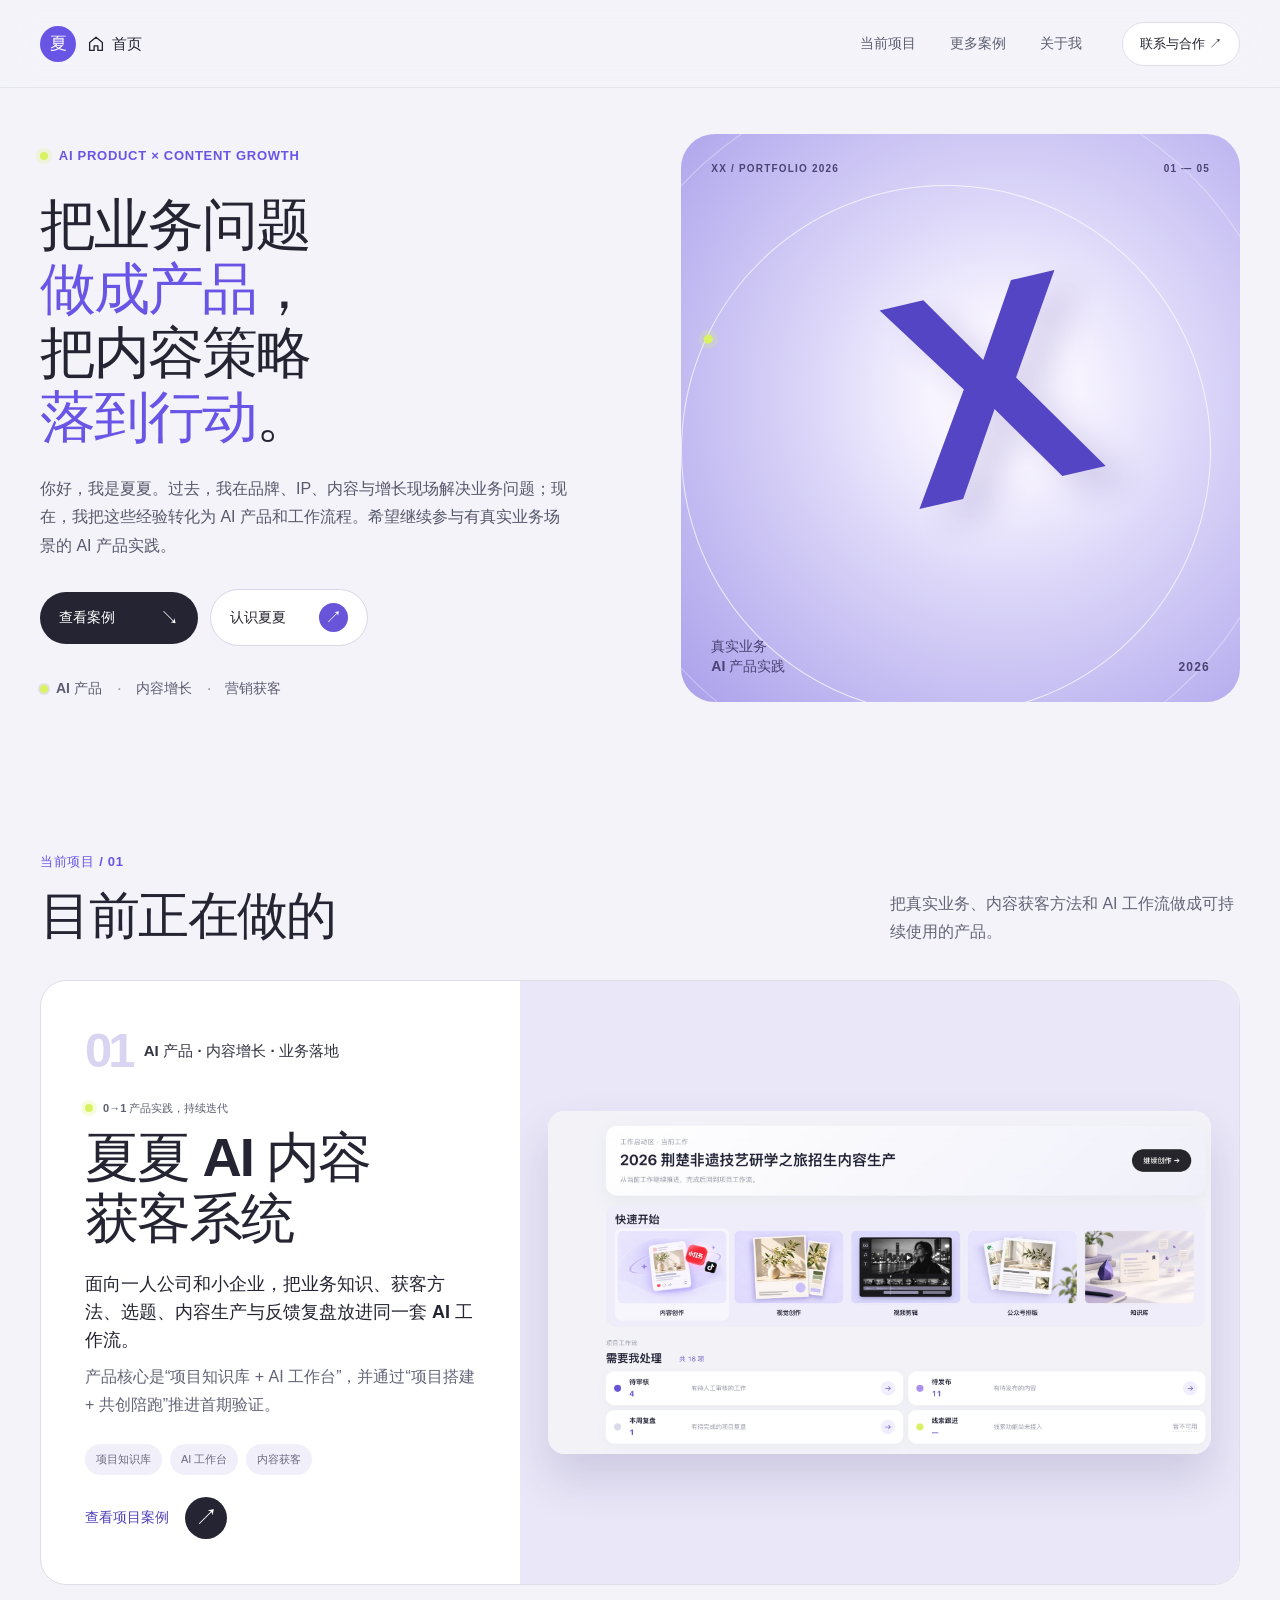
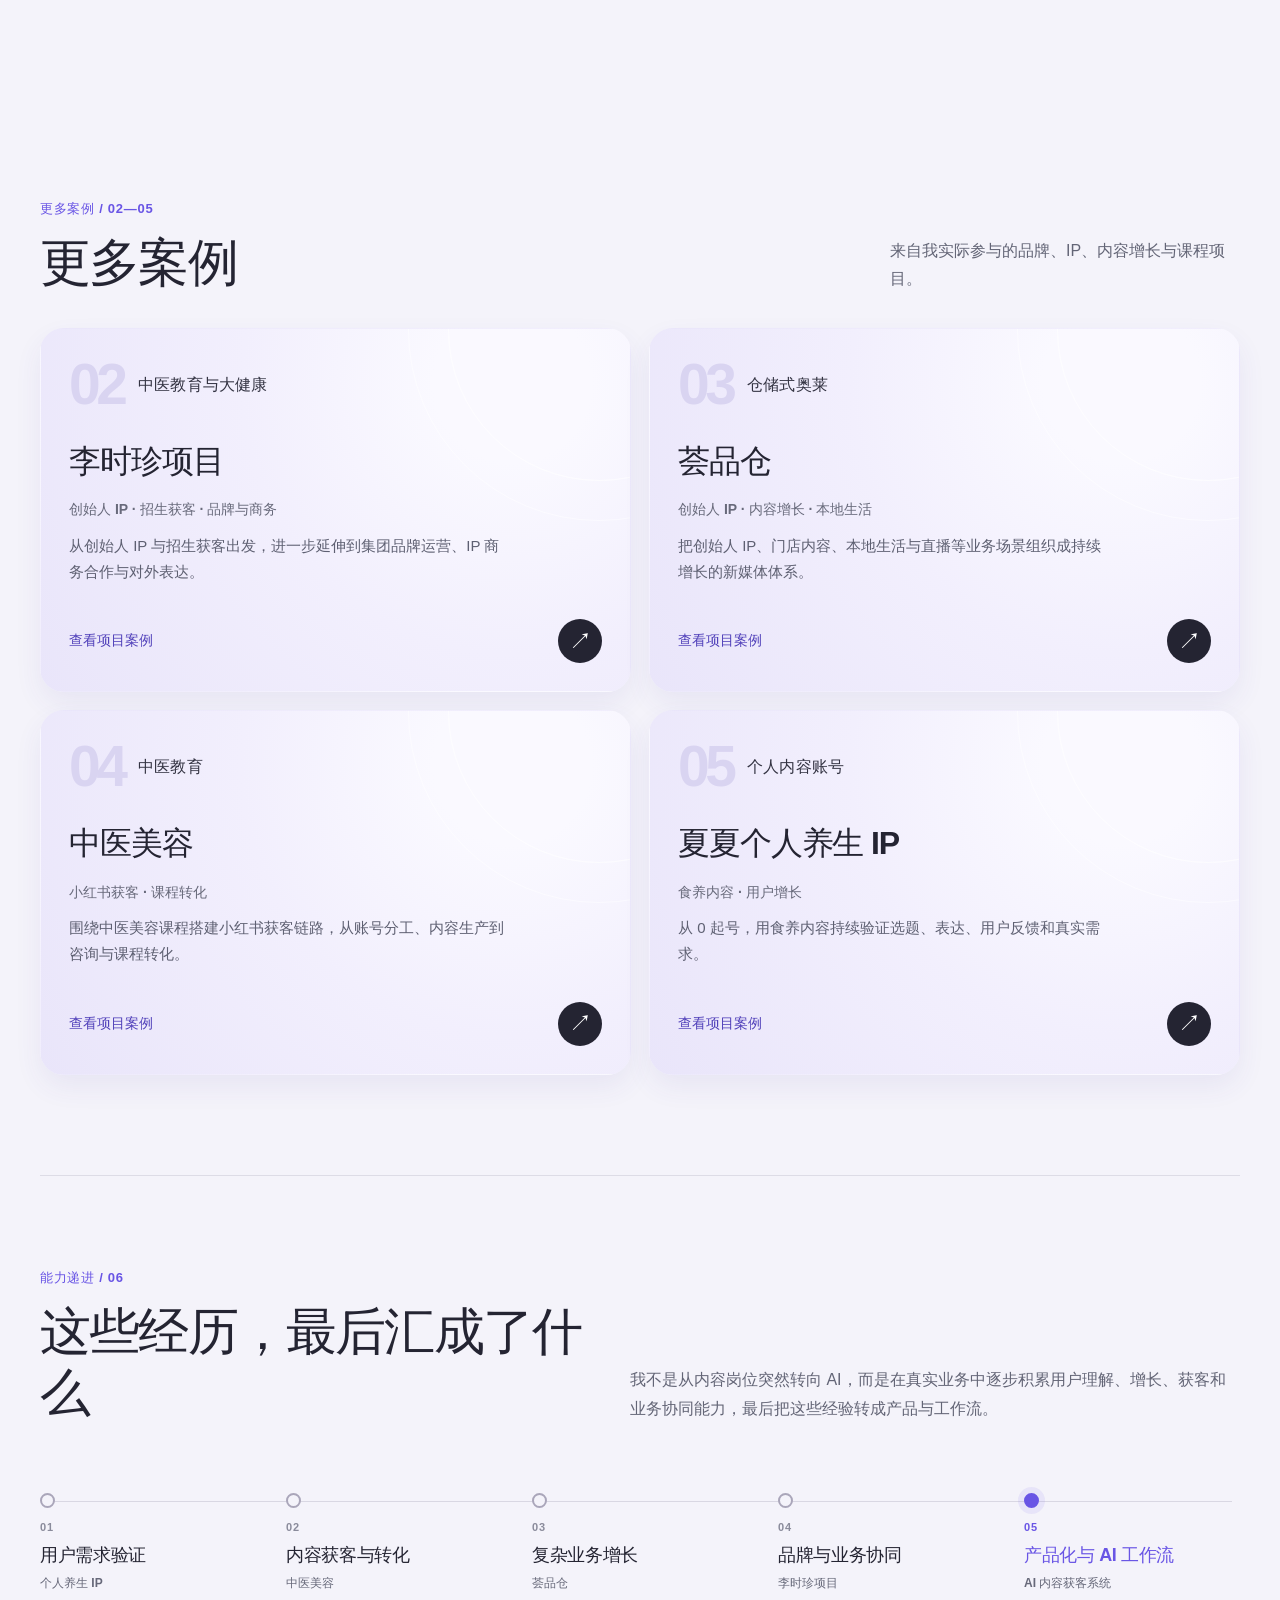
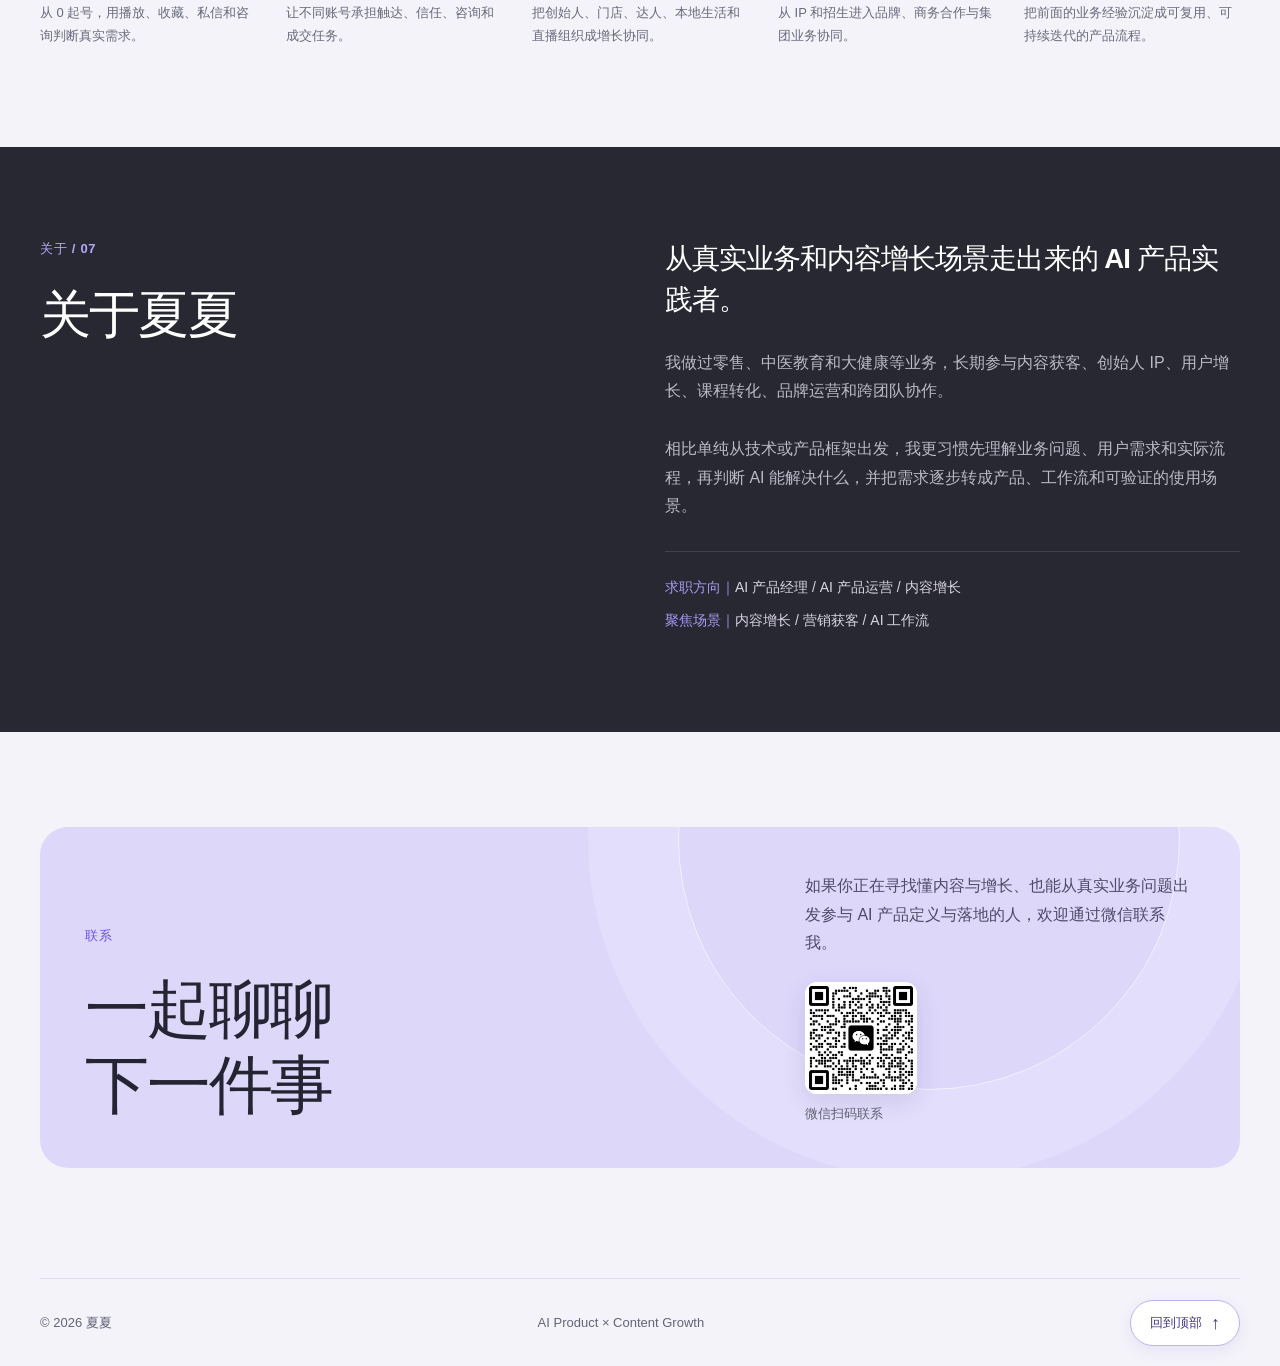
==== commit bb0811b6: "fix workbench screenshot crop and mobile evidence images" ====
--- a/index.html
+++ b/index.html
@@ -11,7 +11,7 @@
   <meta property="og:title" content="夏夏｜AI Product × Content Growth">
   <meta property="og:description" content="从真实业务与内容增长走向 AI 产品实践。">
   <meta property="og:url" content="https://xiajiangmin.github.io/portfolio-site/">
-  <meta property="og:image" content="https://xiajiangmin.github.io/portfolio-site/assets/workbench-today-user-capture.webp">
+  <meta property="og:image" content="https://xiajiangmin.github.io/portfolio-site/assets/workbench-today-clean.jpg">
   <meta name="twitter:card" content="summary_large_image">
   <link rel="canonical" href="https://xiajiangmin.github.io/portfolio-site/">
   <link rel="icon" href="favicon.svg" type="image/svg+xml">
@@ -30,7 +30,7 @@
   <header class="site-header"><a class="brand" href="index.html" aria-label="返回首页"><span class="brand-symbol">夏</span><span class="brand-home"><svg viewBox="0 0 24 24" aria-hidden="true" focusable="false"><path d="m3.5 10 8.5-7 8.5 7v10.5h-6v-6h-5v6h-6z"/></svg><span>首页</span></span></a><button class="menu-toggle" aria-expanded="false" aria-controls="site-nav" aria-label="打开导航"><span></span><span></span></button><nav id="site-nav" class="site-nav" aria-label="主导航"><a href="index.html#work">当前项目</a><a href="index.html#more">更多案例</a><a href="index.html#about">关于我</a></nav><a class="header-cta" href="index.html#contact">联系与合作 ↗</a></header>
   <main>
     <section class="hero wrap"><div class="hero-content"><p class="eyebrow"><span class="signal-dot"></span> AI PRODUCT × CONTENT GROWTH</p><h1 id="hero-title">把业务问题<br><em>做成产品</em>，<br>把内容策略<br><em>落到行动</em>。</h1><p class="hero-lede">你好，我是夏夏。过去，我在品牌、IP、内容与增长现场解决业务问题；现在，我把这些经验转化为 AI 产品和工作流程。希望继续参与有真实业务场景的 AI 产品实践。</p><div class="hero-actions"><a class="button button-dark" href="#work">查看案例 <span aria-hidden="true">↘</span></a><a class="hero-secondary" href="#about">认识夏夏 <span class="hero-secondary-icon" aria-hidden="true">↗</span></a></div><div class="hero-tags"><span>AI 产品</span><span>内容增长</span><span>营销获客</span></div></div><div class="hero-art" aria-label="夏夏作品集视觉图形"><div class="art-topline"><span>XX / PORTFOLIO 2026</span><span>01 — 05</span></div><div class="orbit orbit-one"></div><div class="orbit orbit-two"></div><div class="hero-monogram">X</div><div class="art-bottom"><span>真实业务<br>AI 产品实践</span><span class="art-year">2026</span></div></div></section>
-    <section id="work" class="section wrap" aria-labelledby="work-title"><div class="section-head"><div><p class="eyebrow">当前项目 / 01</p><h2 id="work-title">目前正在做的</h2></div><p>把真实业务、内容获客方法和 AI 工作流做成可持续使用的产品。</p></div><a class="feature-card ai-card v2-featured" href="ai-workbench.html"><div class="feature-copy"><div class="case-kicker"><span class="case-kicker-number" aria-hidden="true">01</span><span class="case-kicker-text">AI 产品 · 内容增长 · 业务落地</span></div><span class="case-status"><span class="signal-dot"></span> 0→1 产品实践，持续迭代</span><h3>夏夏 AI 内容<br>获客系统</h3><p><strong>面向一人公司和小企业，把业务知识、获客方法、选题、内容生产与反馈复盘放进同一套 AI 工作流。</strong> 产品核心是“项目知识库 + AI 工作台”，并通过“项目搭建 + 共创陪跑”推进首期验证。</p><div class="feature-footer"><span class="pill">项目知识库</span><span class="pill">AI 工作台</span><span class="pill">内容获客</span></div><div class="feature-card-action">查看项目案例 <span class="round-arrow" aria-hidden="true">↗</span></div></div><div class="feature-visual v2-shot-visual"><figure class="workbench-shot"><div class="shot-crop"><img src="assets/workbench-today-user-capture.webp" alt="夏夏 AI 内容获客系统工作台真实界面" loading="eager"></div></figure></div></a></section>
+    <section id="work" class="section wrap" aria-labelledby="work-title"><div class="section-head"><div><p class="eyebrow">当前项目 / 01</p><h2 id="work-title">目前正在做的</h2></div><p>把真实业务、内容获客方法和 AI 工作流做成可持续使用的产品。</p></div><a class="feature-card ai-card v2-featured" href="ai-workbench.html"><div class="feature-copy"><div class="case-kicker"><span class="case-kicker-number" aria-hidden="true">01</span><span class="case-kicker-text">AI 产品 · 内容增长 · 业务落地</span></div><span class="case-status"><span class="signal-dot"></span> 0→1 产品实践，持续迭代</span><h3>夏夏 AI 内容<br>获客系统</h3><p><strong>面向一人公司和小企业，把业务知识、获客方法、选题、内容生产与反馈复盘放进同一套 AI 工作流。</strong> 产品核心是“项目知识库 + AI 工作台”，并通过“项目搭建 + 共创陪跑”推进首期验证。</p><div class="feature-footer"><span class="pill">项目知识库</span><span class="pill">AI 工作台</span><span class="pill">内容获客</span></div><div class="feature-card-action">查看项目案例 <span class="round-arrow" aria-hidden="true">↗</span></div></div><div class="feature-visual v2-shot-visual"><figure class="workbench-shot"><div class="shot-crop"><img src="assets/workbench-today-clean.jpg" alt="夏夏 AI 内容获客系统工作台真实界面" loading="eager" fetchpriority="high" width="2048" height="1059"></div></figure></div></a></section>
     <section id="more" class="section wrap" aria-labelledby="more-title"><div class="section-head"><div><p class="eyebrow">更多案例 / 02—05</p><h2 id="more-title">更多案例</h2></div><p>来自我实际参与的品牌、IP、内容增长与课程项目。</p></div><div class="home-cases-grid"><a class="related-case" href="lishizhen.html"><div class="case-kicker"><span class="case-kicker-number" aria-hidden="true">02</span><span class="case-kicker-text">中医教育与大健康</span></div><h3>李时珍项目</h3><span class="home-case-type">创始人 IP · 招生获客 · 品牌与商务</span><p class="home-case-desc">从创始人 IP 与招生获客出发，进一步延伸到集团品牌运营、IP 商务合作与对外表达。</p><div><span>查看项目案例</span><b aria-hidden="true">↗</b></div></a><a class="related-case" href="huipincang.html"><div class="case-kicker"><span class="case-kicker-number" aria-hidden="true">03</span><span class="case-kicker-text">仓储式奥莱</span></div><h3>荟品仓</h3><span class="home-case-type">创始人 IP · 内容增长 · 本地生活</span><p class="home-case-desc">把创始人 IP、门店内容、本地生活与直播等业务场景组织成持续增长的新媒体体系。</p><div><span>查看项目案例</span><b aria-hidden="true">↗</b></div></a><a class="related-case" href="tcm-beauty.html"><div class="case-kicker"><span class="case-kicker-number" aria-hidden="true">04</span><span class="case-kicker-text">中医教育</span></div><h3>中医美容</h3><span class="home-case-type">小红书获客 · 课程转化</span><p class="home-case-desc">围绕中医美容课程搭建小红书获客链路，从账号分工、内容生产到咨询与课程转化。</p><div><span>查看项目案例</span><b aria-hidden="true">↗</b></div></a><a class="related-case" href="wellness-ip.html"><div class="case-kicker"><span class="case-kicker-number" aria-hidden="true">05</span><span class="case-kicker-text">个人内容账号</span></div><h3>夏夏个人养生 IP</h3><span class="home-case-type">食养内容 · 用户增长</span><p class="home-case-desc">从 0 起号，用食养内容持续验证选题、表达、用户反馈和真实需求。</p><div><span>查看项目案例</span><b aria-hidden="true">↗</b></div></a></div></section>
     <section id="growth" class="section wrap capability-section" aria-labelledby="growth-title"><div class="section-head capability-head"><div><p class="eyebrow">能力递进 / 06</p><h2 id="growth-title">这些经历，最后汇成了什么</h2></div><p>我不是从内容岗位突然转向 AI，而是在真实业务中逐步积累用户理解、增长、获客和业务协同能力，最后把这些经验转成产品与工作流。</p></div><div class="capability-path" aria-label="从真实业务到 AI 产品的能力递进"><a class="capability-step" href="wellness-ip.html"><span class="capability-index">01</span><strong>用户需求验证</strong><span class="capability-case">个人养生 IP</span><p>从 0 起号，用播放、收藏、私信和咨询判断真实需求。</p></a><a class="capability-step" href="tcm-beauty.html"><span class="capability-index">02</span><strong>内容获客与转化</strong><span class="capability-case">中医美容</span><p>让不同账号承担触达、信任、咨询和成交任务。</p></a><a class="capability-step" href="huipincang.html"><span class="capability-index">03</span><strong>复杂业务增长</strong><span class="capability-case">荟品仓</span><p>把创始人、门店、达人、本地生活和直播组织成增长协同。</p></a><a class="capability-step" href="lishizhen.html"><span class="capability-index">04</span><strong>品牌与业务协同</strong><span class="capability-case">李时珍项目</span><p>从 IP 和招生进入品牌、商务合作与集团业务协同。</p></a><a class="capability-step is-current" href="ai-workbench.html"><span class="capability-index">05</span><strong>产品化与 AI 工作流</strong><span class="capability-case">AI 内容获客系统</span><p>把前面的业务经验沉淀成可复用、可持续迭代的产品流程。</p></a></div></section>
     <section id="about" class="section about-section"><div class="wrap about-grid"><div><p class="eyebrow">关于 / 07</p><h2>关于夏夏</h2></div><div class="about-copy"><p class="about-large">从真实业务和内容增长场景走出来的 AI 产品实践者。</p><p>我做过零售、中医教育和大健康等业务，长期参与内容获客、创始人 IP、用户增长、课程转化、品牌运营和跨团队协作。</p><p>相比单纯从技术或产品框架出发，我更习惯先理解业务问题、用户需求和实际流程，再判断 AI 能解决什么，并把需求逐步转成产品、工作流和可验证的使用场景。</p><div class="about-focus"><p><span>求职方向｜</span>AI 产品经理 / AI 产品运营 / 内容增长</p><p><span>聚焦场景｜</span>内容增长 / 营销获客 / AI 工作流</p></div></div></div></section>
--- a/styles.css
+++ b/styles.css
@@ -77,7 +77,7 @@
 #evidence-title{scroll-margin-top:125px}
 
 /* V2 content hierarchy; retains the original palette and component language. */
-.resume-placeholder{display:inline-flex;flex-direction:column;gap:2px;padding:13px 0;border-bottom:1px solid #a3a0b3;color:#55566a;font-size:14px;font-weight:700;cursor:default}.resume-placeholder small{font-size:11px;font-weight:500;color:#77798d}.hero-lede{max-width:530px}.v2-featured{min-height:545px;grid-template-columns:40% 60%}.v2-featured .feature-copy>p strong{display:block;color:var(--ink);font-size:18px;line-height:1.5;margin-bottom:8px}.v2-shot-visual{background:#eae7f8;padding:28px;display:grid;place-items:center}.workbench-shot{margin:0;min-width:0}.shot-crop{width:100%;aspect-ratio:2.25;overflow:hidden;border-radius:17px;background:#fff;box-shadow:0 14px 36px rgba(48,41,91,.12)}.shot-crop img{display:block;width:100%;height:100%;object-fit:cover;object-position:center 20%}.workbench-shot figcaption{font-size:11px;color:#626478;line-height:1.65;margin:12px 2px 0}.v2-shot-visual .workbench-shot{width:100%;transform:rotate(-2deg)}.v2-shot-visual .shot-crop{box-shadow:0 25px 45px rgba(56,47,112,.16)}.featured-thesis{display:grid;grid-template-columns:115px 1fr 140px 1fr;gap:15px;padding:23px 28px;background:#fff;border:1px solid var(--line);border-radius:20px;align-items:start}.featured-thesis span{font-size:11px;font-weight:800;color:var(--violet);letter-spacing:.1em}.featured-thesis p{font-size:14px;line-height:1.7;color:#5d5e71;margin:0}.selected-work{padding-top:55px}.v2-work-grid{display:grid;grid-template-columns:repeat(2,minmax(0,1fr));gap:18px}.v2-work-grid .related-case{margin:0}.more-work{padding-top:20px}.v2-more-grid{display:grid;grid-template-columns:repeat(2,minmax(0,1fr));gap:16px}.v2-more-grid a{position:relative;display:block;background:#fff;border:1px solid var(--line);border-radius:22px;padding:28px;min-height:180px;transition:transform .2s,box-shadow .2s}.v2-more-grid a:hover{transform:translateY(-3px);box-shadow:0 13px 25px rgba(53,45,118,.08)}.v2-more-grid span,.deliverable-card span{color:var(--violet);font-size:11px;font-weight:800;letter-spacing:.12em}.v2-more-grid h3{font-size:27px;margin:25px 0 7px;letter-spacing:-.05em}.v2-more-grid p{color:#626478;font-size:14px;margin:0}.v2-more-grid b{position:absolute;right:28px;bottom:25px;font-size:26px;font-weight:400}.career-line{display:flex;flex-wrap:wrap;gap:9px;align-items:center;margin:30px 0;padding:19px 0;border-top:1px solid var(--line);border-bottom:1px solid var(--line);font-size:12px;color:#626478}.career-line i{font-style:normal;color:var(--violet)}.career-line strong{color:var(--violet)}.deliverables{padding-top:90px}.deliverable-card{display:grid;grid-template-columns:46% 1fr 30px;gap:35px;align-items:center;background:#fff;border:1px solid var(--line);border-radius:23px;padding:25px;transition:transform .2s,box-shadow .2s}.deliverable-card:hover{transform:translateY(-3px);box-shadow:0 14px 28px rgba(53,45,118,.09)}.deliverable-image{min-width:0;padding:16px;background:#eae7f8;border-radius:18px}.deliverable-card h3{font-size:30px;letter-spacing:-.05em;margin:15px 0}.deliverable-card p{font-size:14px;line-height:1.8;color:#626478}.deliverable-card small{font-size:11px;color:#7d7e8d}.deliverable-card b{font-size:29px;font-weight:400}.material-gap{margin:18px 0 0;color:#6c607d;font-size:13px;line-height:1.7;background:#efecf9;border-left:3px solid #a99aea;padding:12px 16px}.contact-note{display:block;color:#626478;font-size:12px;line-height:1.6;margin-top:18px}.case-shot{padding-bottom:60px}.case-shot .workbench-shot{max-width:1180px;margin-inline:auto}.case-shot .shot-crop{border:1px solid var(--line)}.v2-section{display:grid;grid-template-columns:34% 1fr;gap:35px;border-top:1px solid var(--line);padding:62px 0}.v2-section-head .eyebrow{margin:0 0 16px}.v2-section-head h2{font-size:clamp(30px,3.2vw,47px);line-height:1.23;letter-spacing:-.06em;margin:0}.v2-section-body{min-width:0}.v2-section-body>p{font-size:16px;line-height:1.85;color:#5f6174;max-width:760px}.source-note{font-size:12px!important;color:#6d6e80!important;line-height:1.7!important;margin:20px 0 0!important}.problem-chips{display:flex;flex-wrap:wrap;gap:9px}.problem-chips span{background:#fff;border:1px solid var(--line);padding:10px 15px;border-radius:100px;font-size:13px;font-weight:700}.thesis-line{font-size:23px!important;font-weight:750;color:var(--ink)!important;line-height:1.5!important}.flow-row{display:flex;flex-wrap:wrap;gap:8px;align-items:center;margin:24px 0}.flow-row span{display:inline-flex;align-items:center;min-height:47px;padding:10px 14px;background:#fff;border:1px solid var(--line);border-radius:13px;font-size:12px;font-weight:700;color:#434456}.flow-row i{color:var(--violet);font-style:normal}.ia-map{padding:24px;background:#fff;border:1px solid var(--line);border-radius:22px}.ia-root{width:max-content;min-width:190px;margin:auto auto 30px;background:#282832;color:#fff;border-radius:16px;padding:15px 22px;font-size:16px;font-weight:800;text-align:center}.ia-root span{display:block;font-size:11px;font-weight:400;color:#dcdaed;margin-top:3px}.ia-branches{display:grid;grid-template-columns:repeat(3,minmax(0,1fr));gap:10px;position:relative}.ia-branches:before{content:"";position:absolute;top:-16px;left:50%;height:16px;border-left:1px solid #aaa1e8}.ia-branches>span{border:1px solid #dedaf3;border-radius:13px;background:#f6f4ff;padding:17px 10px;text-align:center;font-size:12px;font-weight:800;letter-spacing:.04em}.ia-branches small{display:block;font-size:11px;font-weight:500;color:#737487;margin-top:5px;letter-spacing:0}.v2-section .decision-grid{margin:15px 0 0}.v2-section .decision-grid article{min-height:215px}.missing-evidence{background:#efecf9;border-left:3px solid #a99aea;padding:19px;color:#6c607d;font-size:14px;line-height:1.7}.iteration-grid,.current-next{display:grid;grid-template-columns:repeat(3,minmax(0,1fr));gap:12px}.iteration-grid>div,.current-next>div{padding:20px;background:#fff;border:1px solid var(--line);border-radius:18px}.iteration-grid small,.current-next small{color:var(--violet);font-size:11px;font-weight:800;letter-spacing:.08em}.iteration-grid p,.current-next p{font-size:13px;color:#626478;line-height:1.75;margin:15px 0 0}.validation-list{border:1px solid var(--line);background:#fff;border-radius:18px;overflow:hidden}.validation-list>div{display:grid;grid-template-columns:125px 1fr;gap:16px;padding:15px 20px;border-bottom:1px solid var(--line)}.validation-list>div:last-child{border:0}.validation-list strong{font-size:13px;color:var(--violet)}.validation-list p{font-size:14px;line-height:1.65;color:#5f6174;margin:0}.current-next{grid-template-columns:repeat(2,minmax(0,1fr))}.v2-metrics{display:grid;grid-template-columns:repeat(3,minmax(0,1fr));gap:12px}.v2-metric{background:#fff;border:1px solid var(--line);border-radius:18px;padding:22px;display:flex;flex-direction:column;gap:8px}.v2-metric strong{font-size:clamp(27px,3vw,43px);color:var(--violet);letter-spacing:-.05em}.v2-metric span{font-size:13px;font-weight:700}.v2-metric small{font-size:11px;color:#77798d}.personal-lab .v2-metrics{grid-template-columns:repeat(2,minmax(0,1fr))}.v2-section .evidence-gallery{margin-top:10px}.v2-section .evidence-figure img{object-fit:contain}.case-body .v2-section:last-child{padding-bottom:25px}
+.resume-placeholder{display:inline-flex;flex-direction:column;gap:2px;padding:13px 0;border-bottom:1px solid #a3a0b3;color:#55566a;font-size:14px;font-weight:700;cursor:default}.resume-placeholder small{font-size:11px;font-weight:500;color:#77798d}.hero-lede{max-width:530px}.v2-featured{min-height:545px;grid-template-columns:40% 60%}.v2-featured .feature-copy>p strong{display:block;color:var(--ink);font-size:18px;line-height:1.5;margin-bottom:8px}.v2-shot-visual{background:#eae7f8;padding:28px;display:grid;place-items:center}.workbench-shot{margin:0;min-width:0}.shot-crop{width:100%;overflow:hidden;border-radius:17px;background:#fff;box-shadow:0 14px 36px rgba(48,41,91,.12)}.shot-crop img{display:block;width:100%;height:auto}.workbench-shot figcaption{font-size:11px;color:#626478;line-height:1.65;margin:12px 2px 0}.v2-shot-visual .workbench-shot{width:100%;transform:rotate(-2deg)}.v2-shot-visual .shot-crop{box-shadow:0 25px 45px rgba(56,47,112,.16)}.featured-thesis{display:grid;grid-template-columns:115px 1fr 140px 1fr;gap:15px;padding:23px 28px;background:#fff;border:1px solid var(--line);border-radius:20px;align-items:start}.featured-thesis span{font-size:11px;font-weight:800;color:var(--violet);letter-spacing:.1em}.featured-thesis p{font-size:14px;line-height:1.7;color:#5d5e71;margin:0}.selected-work{padding-top:55px}.v2-work-grid{display:grid;grid-template-columns:repeat(2,minmax(0,1fr));gap:18px}.v2-work-grid .related-case{margin:0}.more-work{padding-top:20px}.v2-more-grid{display:grid;grid-template-columns:repeat(2,minmax(0,1fr));gap:16px}.v2-more-grid a{position:relative;display:block;background:#fff;border:1px solid var(--line);border-radius:22px;padding:28px;min-height:180px;transition:transform .2s,box-shadow .2s}.v2-more-grid a:hover{transform:translateY(-3px);box-shadow:0 13px 25px rgba(53,45,118,.08)}.v2-more-grid span,.deliverable-card span{color:var(--violet);font-size:11px;font-weight:800;letter-spacing:.12em}.v2-more-grid h3{font-size:27px;margin:25px 0 7px;letter-spacing:-.05em}.v2-more-grid p{color:#626478;font-size:14px;margin:0}.v2-more-grid b{position:absolute;right:28px;bottom:25px;font-size:26px;font-weight:400}.career-line{display:flex;flex-wrap:wrap;gap:9px;align-items:center;margin:30px 0;padding:19px 0;border-top:1px solid var(--line);border-bottom:1px solid var(--line);font-size:12px;color:#626478}.career-line i{font-style:normal;color:var(--violet)}.career-line strong{color:var(--violet)}.deliverables{padding-top:90px}.deliverable-card{display:grid;grid-template-columns:46% 1fr 30px;gap:35px;align-items:center;background:#fff;border:1px solid var(--line);border-radius:23px;padding:25px;transition:transform .2s,box-shadow .2s}.deliverable-card:hover{transform:translateY(-3px);box-shadow:0 14px 28px rgba(53,45,118,.09)}.deliverable-image{min-width:0;padding:16px;background:#eae7f8;border-radius:18px}.deliverable-card h3{font-size:30px;letter-spacing:-.05em;margin:15px 0}.deliverable-card p{font-size:14px;line-height:1.8;color:#626478}.deliverable-card small{font-size:11px;color:#7d7e8d}.deliverable-card b{font-size:29px;font-weight:400}.material-gap{margin:18px 0 0;color:#6c607d;font-size:13px;line-height:1.7;background:#efecf9;border-left:3px solid #a99aea;padding:12px 16px}.contact-note{display:block;color:#626478;font-size:12px;line-height:1.6;margin-top:18px}.case-shot{padding-bottom:60px}.case-shot .workbench-shot{max-width:1180px;margin-inline:auto}.case-shot .shot-crop{border:1px solid var(--line)}.v2-section{display:grid;grid-template-columns:34% 1fr;gap:35px;border-top:1px solid var(--line);padding:62px 0}.v2-section-head .eyebrow{margin:0 0 16px}.v2-section-head h2{font-size:clamp(30px,3.2vw,47px);line-height:1.23;letter-spacing:-.06em;margin:0}.v2-section-body{min-width:0}.v2-section-body>p{font-size:16px;line-height:1.85;color:#5f6174;max-width:760px}.source-note{font-size:12px!important;color:#6d6e80!important;line-height:1.7!important;margin:20px 0 0!important}.problem-chips{display:flex;flex-wrap:wrap;gap:9px}.problem-chips span{background:#fff;border:1px solid var(--line);padding:10px 15px;border-radius:100px;font-size:13px;font-weight:700}.thesis-line{font-size:23px!important;font-weight:750;color:var(--ink)!important;line-height:1.5!important}.flow-row{display:flex;flex-wrap:wrap;gap:8px;align-items:center;margin:24px 0}.flow-row span{display:inline-flex;align-items:center;min-height:47px;padding:10px 14px;background:#fff;border:1px solid var(--line);border-radius:13px;font-size:12px;font-weight:700;color:#434456}.flow-row i{color:var(--violet);font-style:normal}.ia-map{padding:24px;background:#fff;border:1px solid var(--line);border-radius:22px}.ia-root{width:max-content;min-width:190px;margin:auto auto 30px;background:#282832;color:#fff;border-radius:16px;padding:15px 22px;font-size:16px;font-weight:800;text-align:center}.ia-root span{display:block;font-size:11px;font-weight:400;color:#dcdaed;margin-top:3px}.ia-branches{display:grid;grid-template-columns:repeat(3,minmax(0,1fr));gap:10px;position:relative}.ia-branches:before{content:"";position:absolute;top:-16px;left:50%;height:16px;border-left:1px solid #aaa1e8}.ia-branches>span{border:1px solid #dedaf3;border-radius:13px;background:#f6f4ff;padding:17px 10px;text-align:center;font-size:12px;font-weight:800;letter-spacing:.04em}.ia-branches small{display:block;font-size:11px;font-weight:500;color:#737487;margin-top:5px;letter-spacing:0}.v2-section .decision-grid{margin:15px 0 0}.v2-section .decision-grid article{min-height:215px}.missing-evidence{background:#efecf9;border-left:3px solid #a99aea;padding:19px;color:#6c607d;font-size:14px;line-height:1.7}.iteration-grid,.current-next{display:grid;grid-template-columns:repeat(3,minmax(0,1fr));gap:12px}.iteration-grid>div,.current-next>div{padding:20px;background:#fff;border:1px solid var(--line);border-radius:18px}.iteration-grid small,.current-next small{color:var(--violet);font-size:11px;font-weight:800;letter-spacing:.08em}.iteration-grid p,.current-next p{font-size:13px;color:#626478;line-height:1.75;margin:15px 0 0}.validation-list{border:1px solid var(--line);background:#fff;border-radius:18px;overflow:hidden}.validation-list>div{display:grid;grid-template-columns:125px 1fr;gap:16px;padding:15px 20px;border-bottom:1px solid var(--line)}.validation-list>div:last-child{border:0}.validation-list strong{font-size:13px;color:var(--violet)}.validation-list p{font-size:14px;line-height:1.65;color:#5f6174;margin:0}.current-next{grid-template-columns:repeat(2,minmax(0,1fr))}.v2-metrics{display:grid;grid-template-columns:repeat(3,minmax(0,1fr));gap:12px}.v2-metric{background:#fff;border:1px solid var(--line);border-radius:18px;padding:22px;display:flex;flex-direction:column;gap:8px}.v2-metric strong{font-size:clamp(27px,3vw,43px);color:var(--violet);letter-spacing:-.05em}.v2-metric span{font-size:13px;font-weight:700}.v2-metric small{font-size:11px;color:#77798d}.personal-lab .v2-metrics{grid-template-columns:repeat(2,minmax(0,1fr))}.v2-section .evidence-gallery{margin-top:10px}.v2-section .evidence-figure img{object-fit:contain}.case-body .v2-section:last-child{padding-bottom:25px}
 @media(max-width:900px){.featured-thesis{grid-template-columns:100px 1fr}.v2-section{grid-template-columns:1fr;gap:23px}.v2-section-head h2{max-width:690px}.v2-work-grid{grid-template-columns:1fr}.v2-work-grid .related-case{min-height:285px}.v2-featured{grid-template-columns:1fr}.v2-featured .feature-copy{min-height:350px}.v2-shot-visual{min-height:300px}}
 @media(max-width:760px){.hero-actions{align-items:flex-start;flex-wrap:wrap}.resume-placeholder{font-size:12px}.v2-shot-visual{padding:15px;min-height:240px}.v2-shot-visual .workbench-shot{transform:none}.featured-thesis{grid-template-columns:1fr;gap:7px}.featured-thesis p{margin-bottom:9px}.v2-more-grid{grid-template-columns:1fr}.v2-more-grid a{min-height:160px}.deliverable-card{grid-template-columns:1fr;gap:17px}.deliverable-card b{display:none}.v2-section{padding:43px 0}.v2-section-head h2{font-size:34px}.v2-section-body>p{font-size:15px}.ia-branches{grid-template-columns:repeat(2,minmax(0,1fr))}.v2-section .decision-grid{grid-template-columns:1fr}.iteration-grid,.current-next,.v2-metrics,.personal-lab .v2-metrics{grid-template-columns:1fr}.validation-list>div{grid-template-columns:1fr;gap:6px}.flow-row span{font-size:11px}.case-shot{padding-bottom:42px}}
 
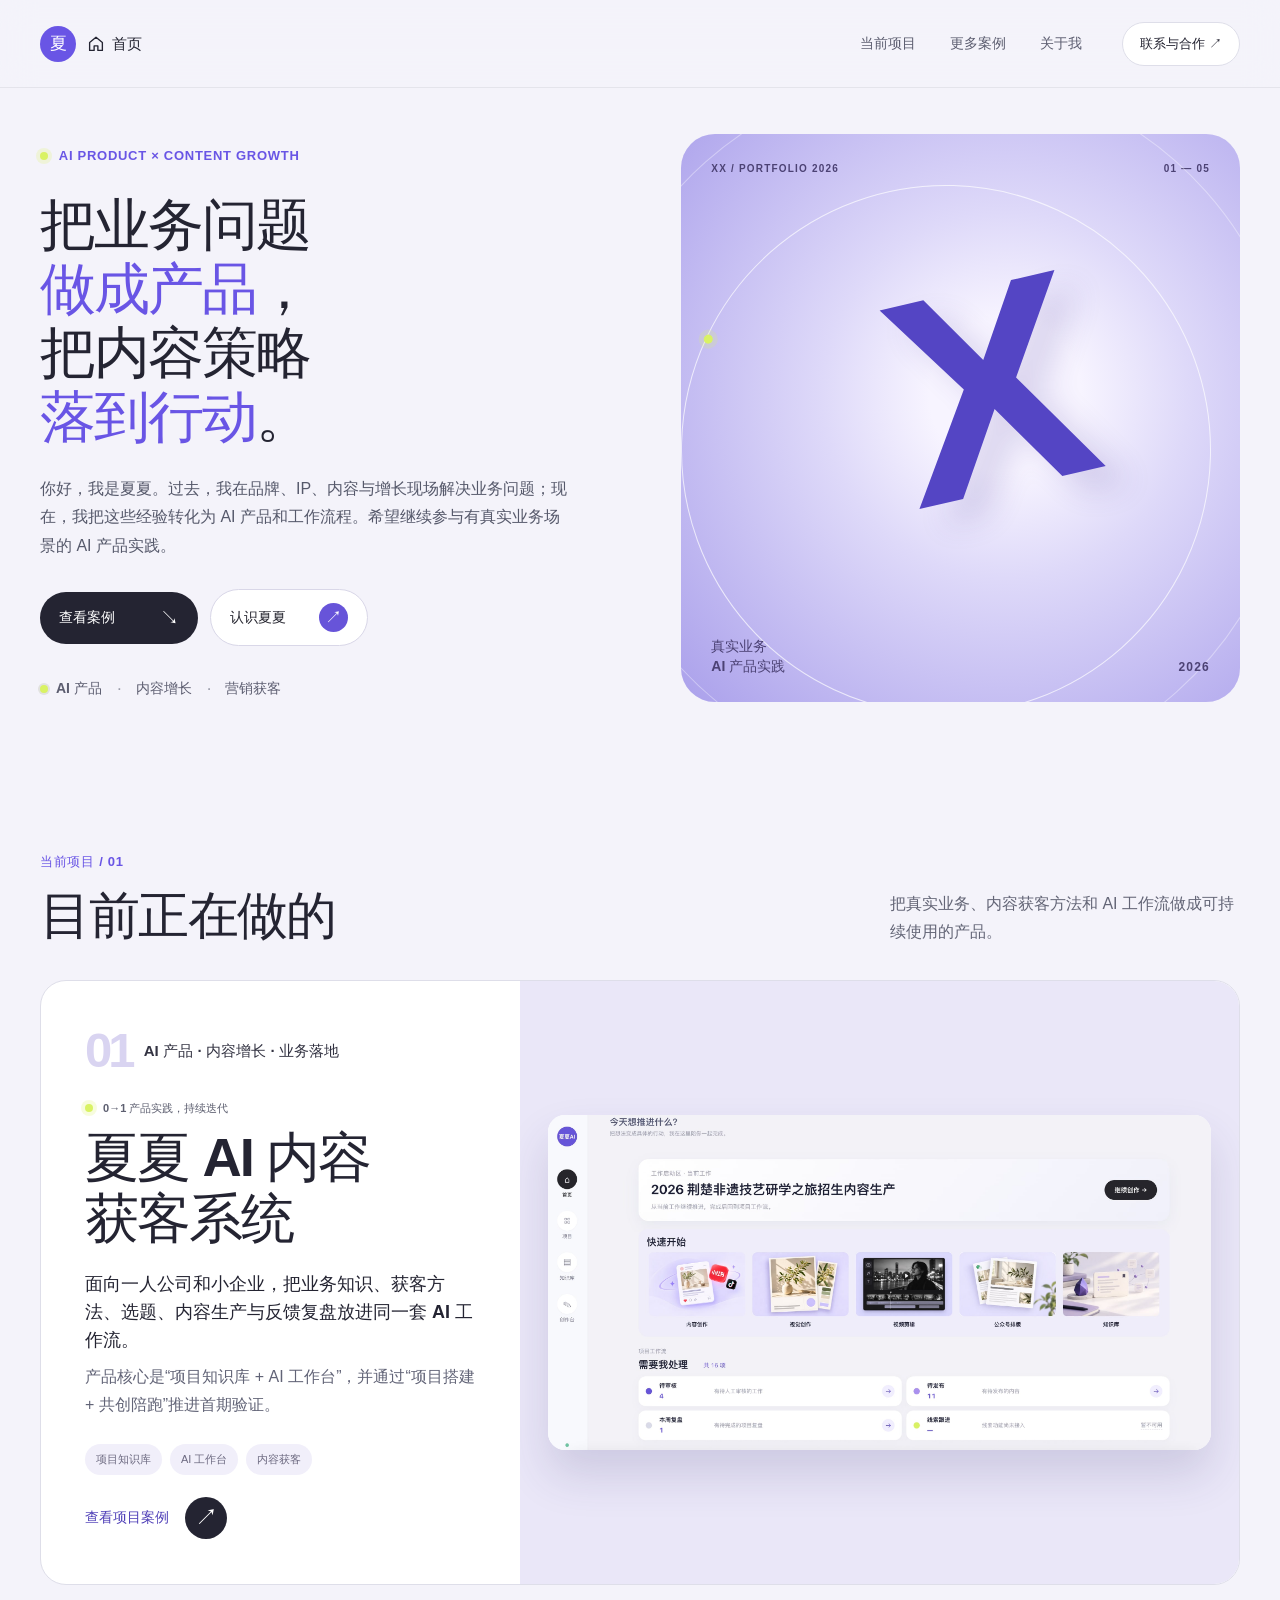
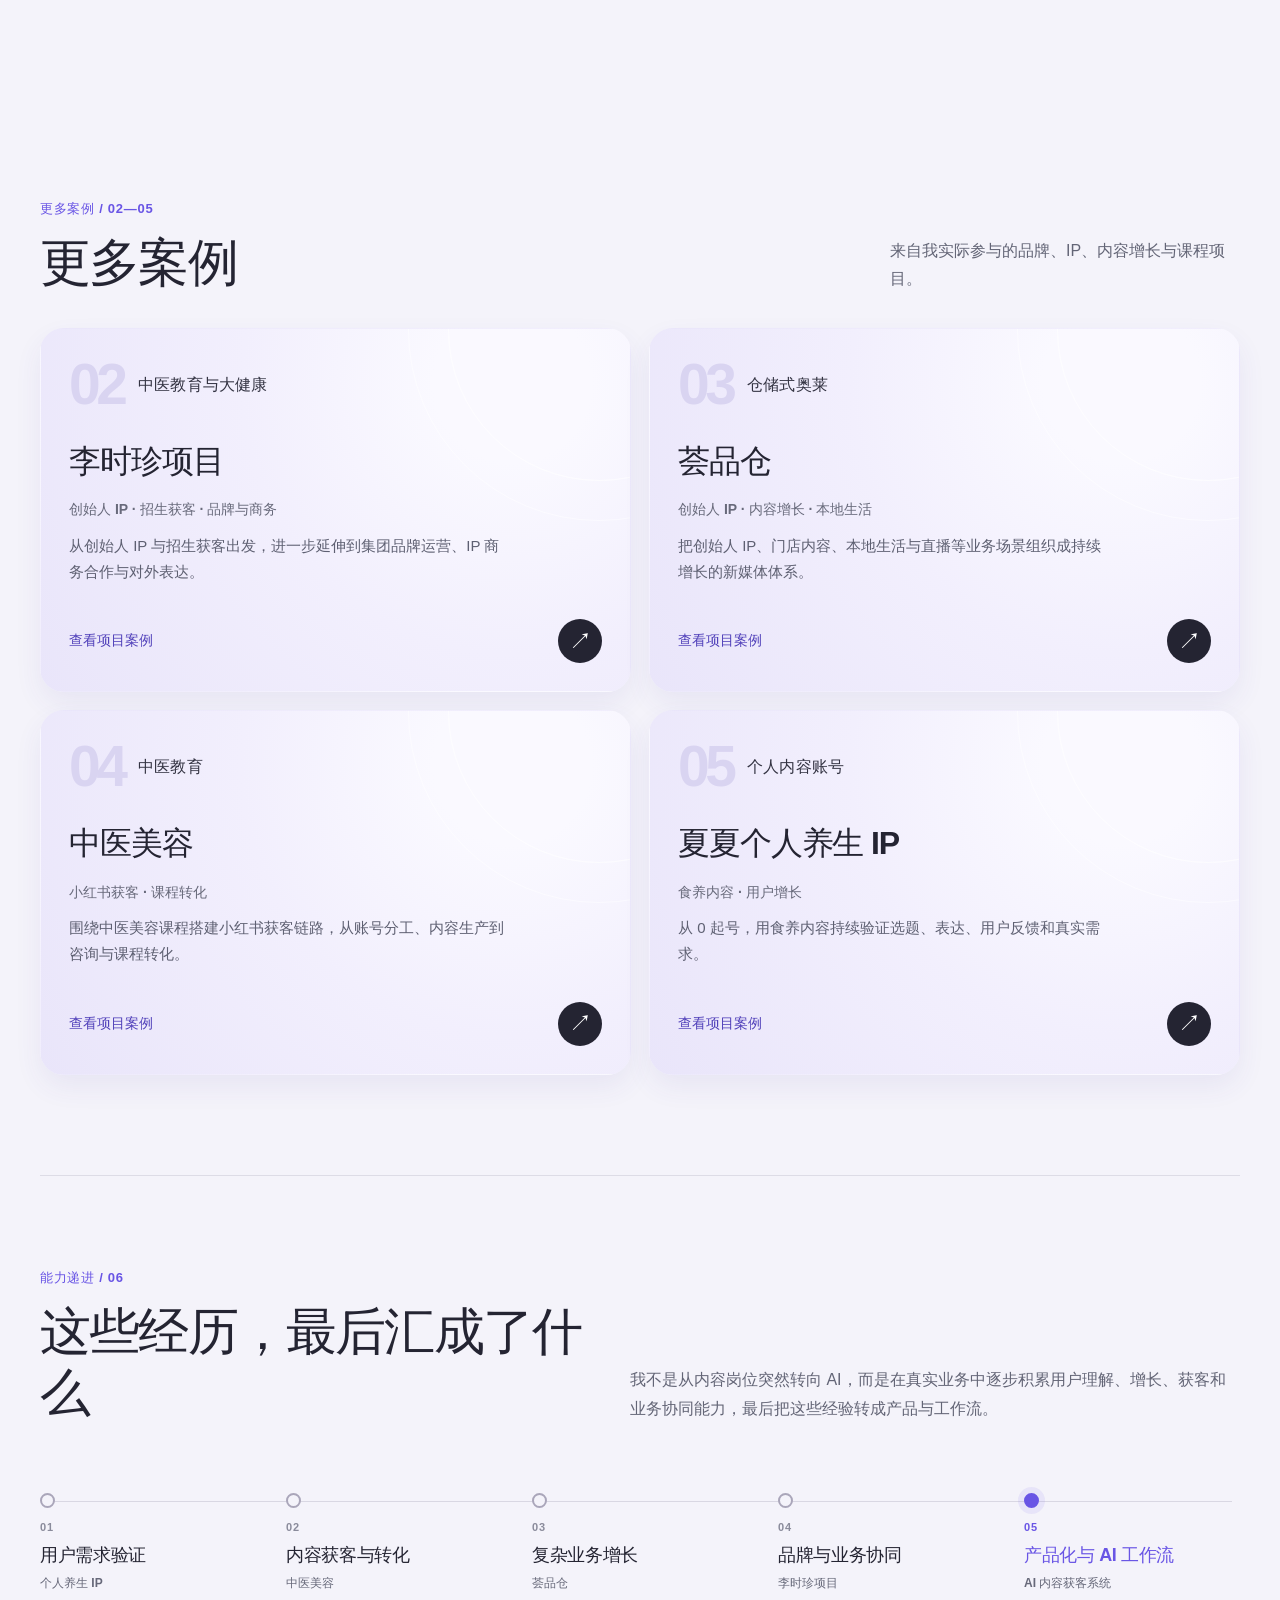
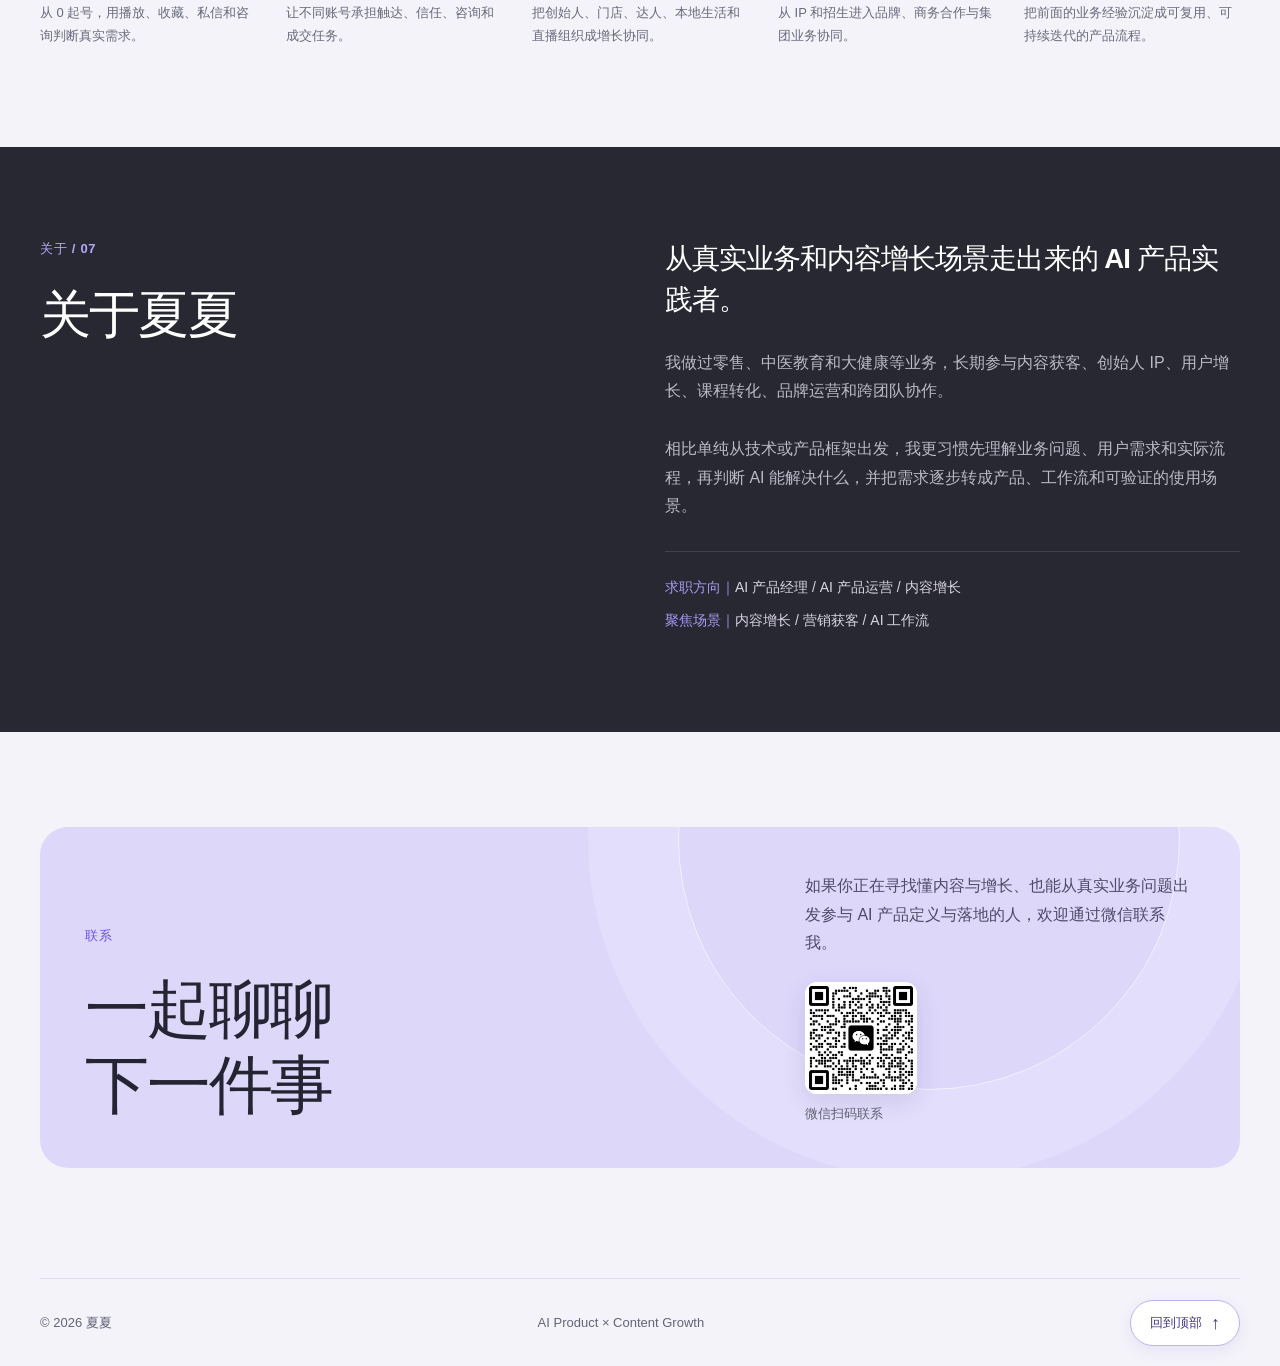
==== commit 3e548d6f: "use selected full workbench screenshot" ====
--- a/index.html
+++ b/index.html
@@ -11,7 +11,7 @@
   <meta property="og:title" content="夏夏｜AI Product × Content Growth">
   <meta property="og:description" content="从真实业务与内容增长走向 AI 产品实践。">
   <meta property="og:url" content="https://xiajiangmin.github.io/portfolio-site/">
-  <meta property="og:image" content="https://xiajiangmin.github.io/portfolio-site/assets/workbench-today-clean.jpg">
+  <meta property="og:image" content="https://xiajiangmin.github.io/portfolio-site/assets/workbench-today-selected.jpg">
   <meta name="twitter:card" content="summary_large_image">
   <link rel="canonical" href="https://xiajiangmin.github.io/portfolio-site/">
   <link rel="icon" href="favicon.svg" type="image/svg+xml">
@@ -30,7 +30,7 @@
   <header class="site-header"><a class="brand" href="index.html" aria-label="返回首页"><span class="brand-symbol">夏</span><span class="brand-home"><svg viewBox="0 0 24 24" aria-hidden="true" focusable="false"><path d="m3.5 10 8.5-7 8.5 7v10.5h-6v-6h-5v6h-6z"/></svg><span>首页</span></span></a><button class="menu-toggle" aria-expanded="false" aria-controls="site-nav" aria-label="打开导航"><span></span><span></span></button><nav id="site-nav" class="site-nav" aria-label="主导航"><a href="index.html#work">当前项目</a><a href="index.html#more">更多案例</a><a href="index.html#about">关于我</a></nav><a class="header-cta" href="index.html#contact">联系与合作 ↗</a></header>
   <main>
     <section class="hero wrap"><div class="hero-content"><p class="eyebrow"><span class="signal-dot"></span> AI PRODUCT × CONTENT GROWTH</p><h1 id="hero-title">把业务问题<br><em>做成产品</em>，<br>把内容策略<br><em>落到行动</em>。</h1><p class="hero-lede">你好，我是夏夏。过去，我在品牌、IP、内容与增长现场解决业务问题；现在，我把这些经验转化为 AI 产品和工作流程。希望继续参与有真实业务场景的 AI 产品实践。</p><div class="hero-actions"><a class="button button-dark" href="#work">查看案例 <span aria-hidden="true">↘</span></a><a class="hero-secondary" href="#about">认识夏夏 <span class="hero-secondary-icon" aria-hidden="true">↗</span></a></div><div class="hero-tags"><span>AI 产品</span><span>内容增长</span><span>营销获客</span></div></div><div class="hero-art" aria-label="夏夏作品集视觉图形"><div class="art-topline"><span>XX / PORTFOLIO 2026</span><span>01 — 05</span></div><div class="orbit orbit-one"></div><div class="orbit orbit-two"></div><div class="hero-monogram">X</div><div class="art-bottom"><span>真实业务<br>AI 产品实践</span><span class="art-year">2026</span></div></div></section>
-    <section id="work" class="section wrap" aria-labelledby="work-title"><div class="section-head"><div><p class="eyebrow">当前项目 / 01</p><h2 id="work-title">目前正在做的</h2></div><p>把真实业务、内容获客方法和 AI 工作流做成可持续使用的产品。</p></div><a class="feature-card ai-card v2-featured" href="ai-workbench.html"><div class="feature-copy"><div class="case-kicker"><span class="case-kicker-number" aria-hidden="true">01</span><span class="case-kicker-text">AI 产品 · 内容增长 · 业务落地</span></div><span class="case-status"><span class="signal-dot"></span> 0→1 产品实践，持续迭代</span><h3>夏夏 AI 内容<br>获客系统</h3><p><strong>面向一人公司和小企业，把业务知识、获客方法、选题、内容生产与反馈复盘放进同一套 AI 工作流。</strong> 产品核心是“项目知识库 + AI 工作台”，并通过“项目搭建 + 共创陪跑”推进首期验证。</p><div class="feature-footer"><span class="pill">项目知识库</span><span class="pill">AI 工作台</span><span class="pill">内容获客</span></div><div class="feature-card-action">查看项目案例 <span class="round-arrow" aria-hidden="true">↗</span></div></div><div class="feature-visual v2-shot-visual"><figure class="workbench-shot"><div class="shot-crop"><img src="assets/workbench-today-clean.jpg" alt="夏夏 AI 内容获客系统工作台真实界面" loading="eager" fetchpriority="high" width="2048" height="1059"></div></figure></div></a></section>
+    <section id="work" class="section wrap" aria-labelledby="work-title"><div class="section-head"><div><p class="eyebrow">当前项目 / 01</p><h2 id="work-title">目前正在做的</h2></div><p>把真实业务、内容获客方法和 AI 工作流做成可持续使用的产品。</p></div><a class="feature-card ai-card v2-featured" href="ai-workbench.html"><div class="feature-copy"><div class="case-kicker"><span class="case-kicker-number" aria-hidden="true">01</span><span class="case-kicker-text">AI 产品 · 内容增长 · 业务落地</span></div><span class="case-status"><span class="signal-dot"></span> 0→1 产品实践，持续迭代</span><h3>夏夏 AI 内容<br>获客系统</h3><p><strong>面向一人公司和小企业，把业务知识、获客方法、选题、内容生产与反馈复盘放进同一套 AI 工作流。</strong> 产品核心是“项目知识库 + AI 工作台”，并通过“项目搭建 + 共创陪跑”推进首期验证。</p><div class="feature-footer"><span class="pill">项目知识库</span><span class="pill">AI 工作台</span><span class="pill">内容获客</span></div><div class="feature-card-action">查看项目案例 <span class="round-arrow" aria-hidden="true">↗</span></div></div><div class="feature-visual v2-shot-visual"><figure class="workbench-shot"><div class="shot-crop"><img src="assets/workbench-today-selected.jpg" alt="夏夏 AI 内容获客系统工作台真实界面" loading="eager" fetchpriority="high" width="2400" height="1215"></div></figure></div></a></section>
     <section id="more" class="section wrap" aria-labelledby="more-title"><div class="section-head"><div><p class="eyebrow">更多案例 / 02—05</p><h2 id="more-title">更多案例</h2></div><p>来自我实际参与的品牌、IP、内容增长与课程项目。</p></div><div class="home-cases-grid"><a class="related-case" href="lishizhen.html"><div class="case-kicker"><span class="case-kicker-number" aria-hidden="true">02</span><span class="case-kicker-text">中医教育与大健康</span></div><h3>李时珍项目</h3><span class="home-case-type">创始人 IP · 招生获客 · 品牌与商务</span><p class="home-case-desc">从创始人 IP 与招生获客出发，进一步延伸到集团品牌运营、IP 商务合作与对外表达。</p><div><span>查看项目案例</span><b aria-hidden="true">↗</b></div></a><a class="related-case" href="huipincang.html"><div class="case-kicker"><span class="case-kicker-number" aria-hidden="true">03</span><span class="case-kicker-text">仓储式奥莱</span></div><h3>荟品仓</h3><span class="home-case-type">创始人 IP · 内容增长 · 本地生活</span><p class="home-case-desc">把创始人 IP、门店内容、本地生活与直播等业务场景组织成持续增长的新媒体体系。</p><div><span>查看项目案例</span><b aria-hidden="true">↗</b></div></a><a class="related-case" href="tcm-beauty.html"><div class="case-kicker"><span class="case-kicker-number" aria-hidden="true">04</span><span class="case-kicker-text">中医教育</span></div><h3>中医美容</h3><span class="home-case-type">小红书获客 · 课程转化</span><p class="home-case-desc">围绕中医美容课程搭建小红书获客链路，从账号分工、内容生产到咨询与课程转化。</p><div><span>查看项目案例</span><b aria-hidden="true">↗</b></div></a><a class="related-case" href="wellness-ip.html"><div class="case-kicker"><span class="case-kicker-number" aria-hidden="true">05</span><span class="case-kicker-text">个人内容账号</span></div><h3>夏夏个人养生 IP</h3><span class="home-case-type">食养内容 · 用户增长</span><p class="home-case-desc">从 0 起号，用食养内容持续验证选题、表达、用户反馈和真实需求。</p><div><span>查看项目案例</span><b aria-hidden="true">↗</b></div></a></div></section>
     <section id="growth" class="section wrap capability-section" aria-labelledby="growth-title"><div class="section-head capability-head"><div><p class="eyebrow">能力递进 / 06</p><h2 id="growth-title">这些经历，最后汇成了什么</h2></div><p>我不是从内容岗位突然转向 AI，而是在真实业务中逐步积累用户理解、增长、获客和业务协同能力，最后把这些经验转成产品与工作流。</p></div><div class="capability-path" aria-label="从真实业务到 AI 产品的能力递进"><a class="capability-step" href="wellness-ip.html"><span class="capability-index">01</span><strong>用户需求验证</strong><span class="capability-case">个人养生 IP</span><p>从 0 起号，用播放、收藏、私信和咨询判断真实需求。</p></a><a class="capability-step" href="tcm-beauty.html"><span class="capability-index">02</span><strong>内容获客与转化</strong><span class="capability-case">中医美容</span><p>让不同账号承担触达、信任、咨询和成交任务。</p></a><a class="capability-step" href="huipincang.html"><span class="capability-index">03</span><strong>复杂业务增长</strong><span class="capability-case">荟品仓</span><p>把创始人、门店、达人、本地生活和直播组织成增长协同。</p></a><a class="capability-step" href="lishizhen.html"><span class="capability-index">04</span><strong>品牌与业务协同</strong><span class="capability-case">李时珍项目</span><p>从 IP 和招生进入品牌、商务合作与集团业务协同。</p></a><a class="capability-step is-current" href="ai-workbench.html"><span class="capability-index">05</span><strong>产品化与 AI 工作流</strong><span class="capability-case">AI 内容获客系统</span><p>把前面的业务经验沉淀成可复用、可持续迭代的产品流程。</p></a></div></section>
     <section id="about" class="section about-section"><div class="wrap about-grid"><div><p class="eyebrow">关于 / 07</p><h2>关于夏夏</h2></div><div class="about-copy"><p class="about-large">从真实业务和内容增长场景走出来的 AI 产品实践者。</p><p>我做过零售、中医教育和大健康等业务，长期参与内容获客、创始人 IP、用户增长、课程转化、品牌运营和跨团队协作。</p><p>相比单纯从技术或产品框架出发，我更习惯先理解业务问题、用户需求和实际流程，再判断 AI 能解决什么，并把需求逐步转成产品、工作流和可验证的使用场景。</p><div class="about-focus"><p><span>求职方向｜</span>AI 产品经理 / AI 产品运营 / 内容增长</p><p><span>聚焦场景｜</span>内容增长 / 营销获客 / AI 工作流</p></div></div></div></section>
